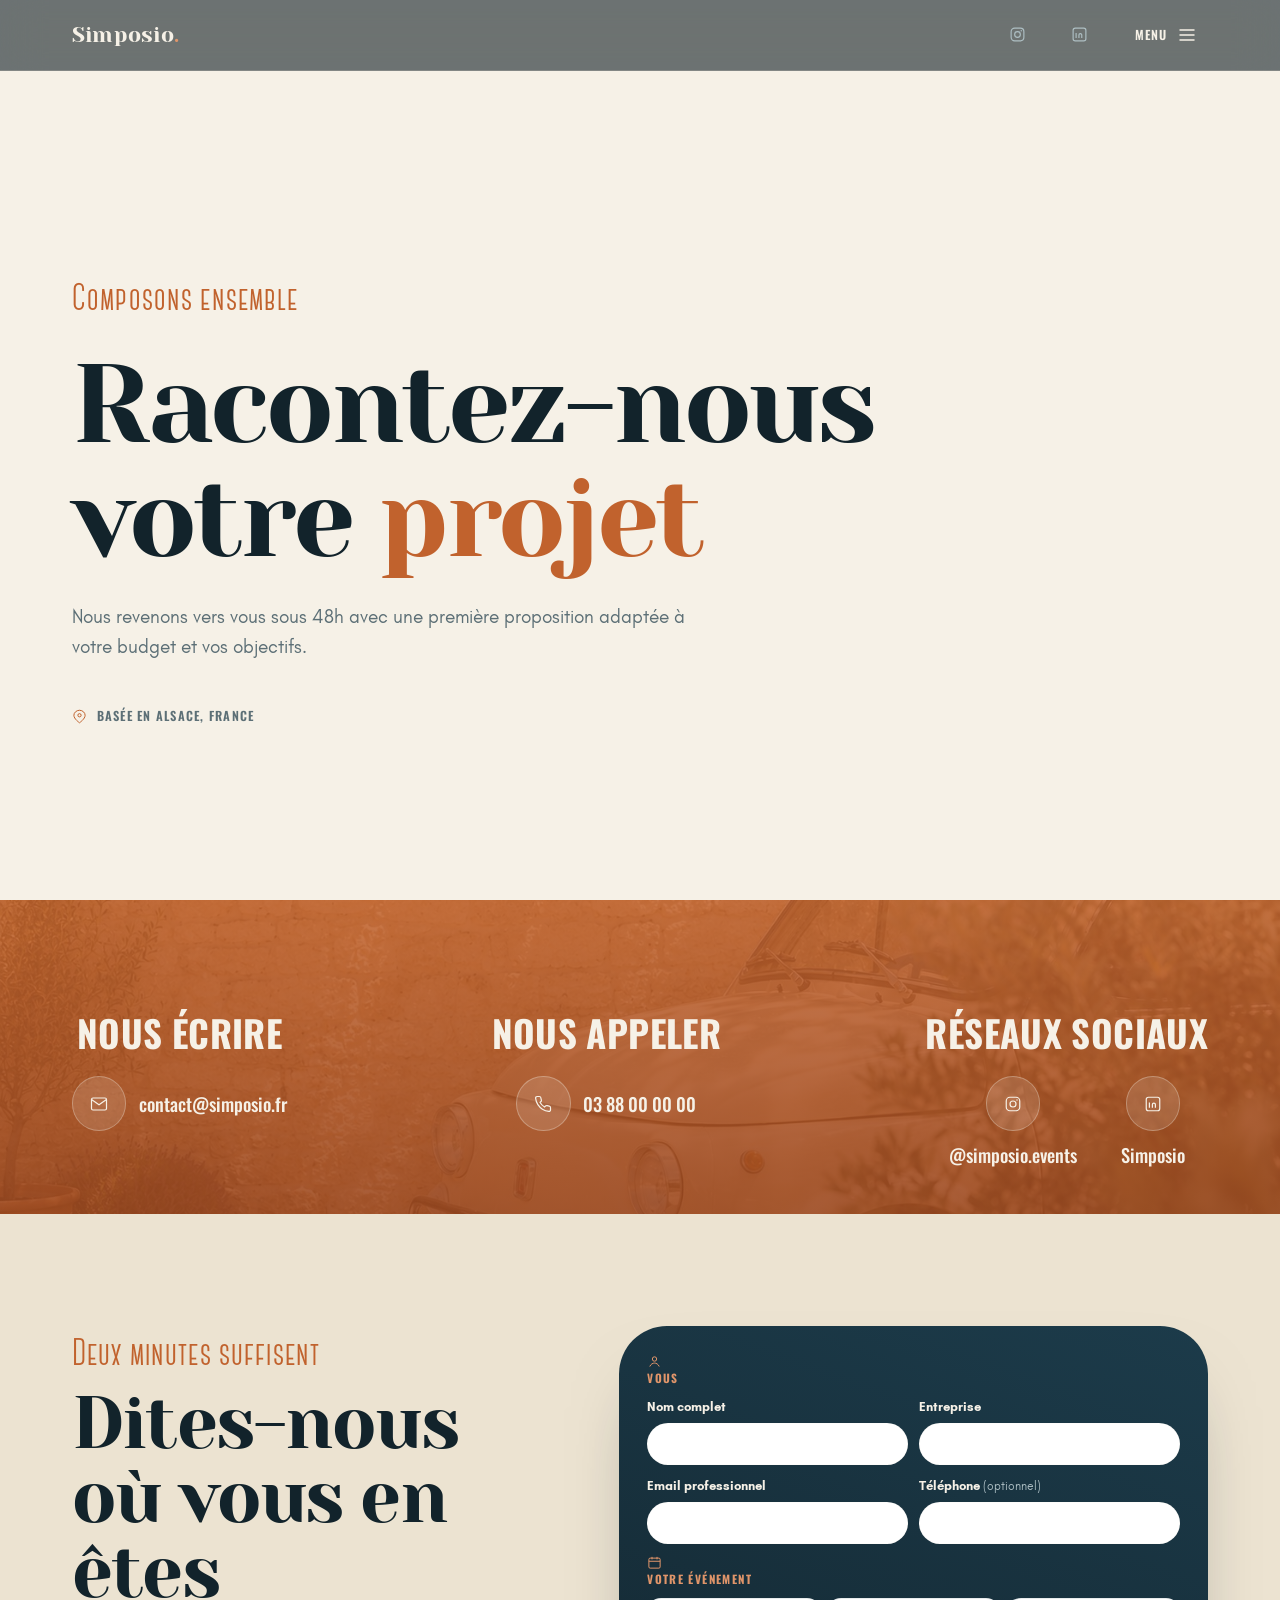
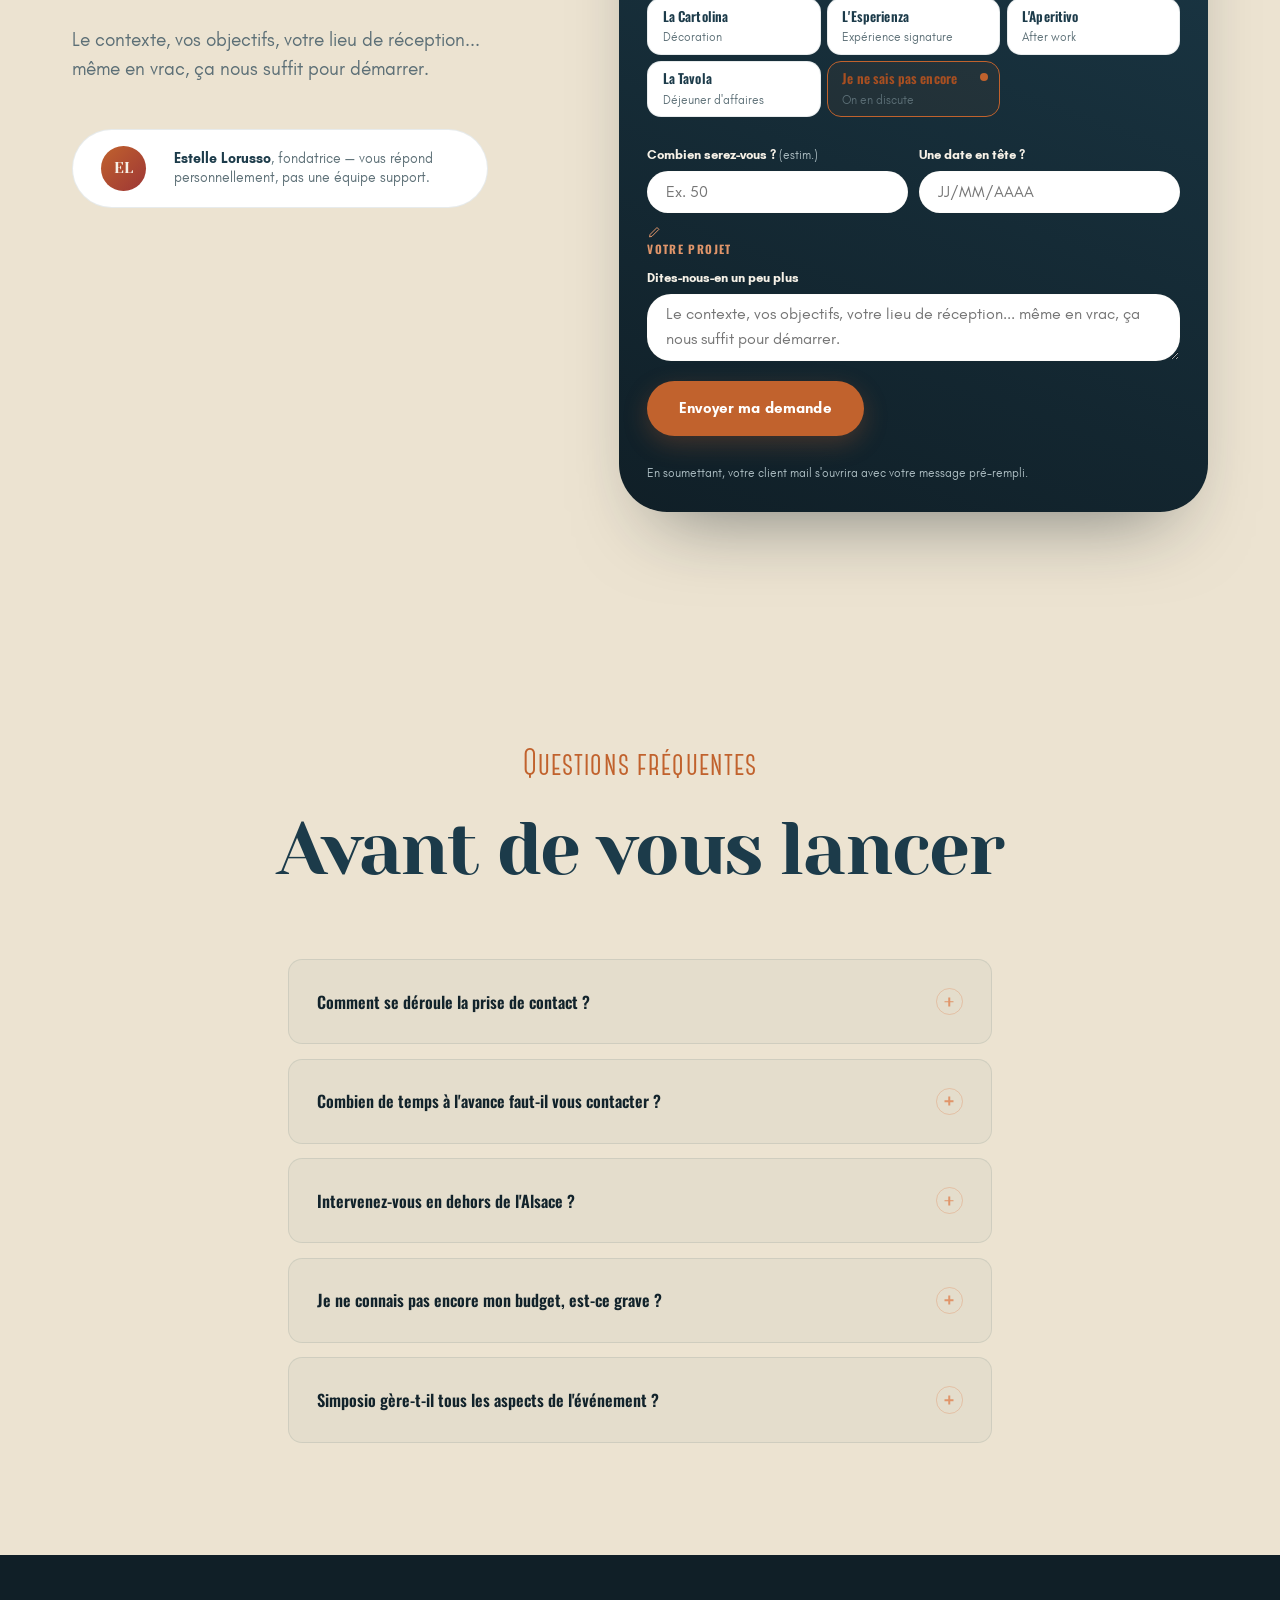
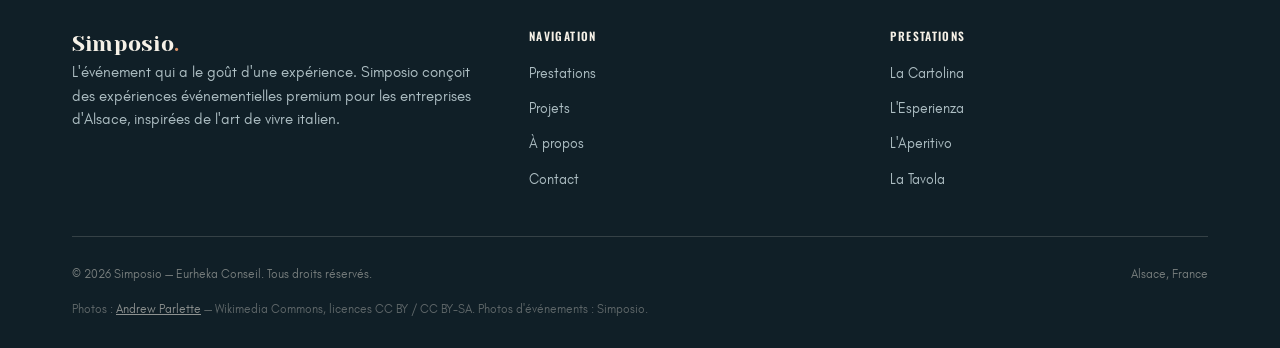
==== contact.html @ 698af456 "Menu : filtre sombre sur la partie de l'écran non couverte par le tiroir Ajoute .mobile-menu-scrim, " ====
<!doctype html>
<html lang="fr">
<head>
<meta charset="UTF-8" />
<meta name="viewport" content="width=device-width, initial-scale=1" />
<title>Contact — Simposio</title>
<meta name="description" content="Parlez-nous de votre projet événementiel. Simposio vous répond sous 48h avec une première proposition adaptée à votre budget et vos objectifs." />

<link rel="stylesheet" href="assets/css/style.css" />

<link rel="icon" href="data:image/svg+xml,%3Csvg xmlns='http://www.w3.org/2000/svg' viewBox='0 0 32 32'%3E%3Crect width='32' height='32' rx='4' fill='%231c3b4a'/%3E%3Ctext x='16' y='22' font-family='Georgia,serif' font-size='18' fill='%23c1622d' text-anchor='middle'%3ES%3C/text%3E%3C/svg%3E" />
</head>
<body>

<a class="skip-link" href="#main">Aller au contenu</a>

<!-- ============================== HEADER ============================== -->
<header class="site-header" id="siteHeader">
  <div class="container">
    <a href="index.html" class="logo">Simposio<span>.</span></a>

    <div class="nav-actions">
      <!-- TODO: remplacer # par les vraies URLs Instagram / LinkedIn de Simposio -->
      <a href="#" class="nav-social" target="_blank" rel="noopener" aria-label="Instagram">
        <svg viewBox="0 0 24 24" fill="none" stroke="currentColor" stroke-width="1.6"><rect x="3" y="3" width="18" height="18" rx="5"/><circle cx="12" cy="12" r="4"/><circle cx="17.3" cy="6.7" r="1" fill="currentColor" stroke="none"/></svg>
      </a>
      <a href="#" class="nav-social" target="_blank" rel="noopener" aria-label="LinkedIn">
        <svg viewBox="0 0 24 24" fill="none" stroke="currentColor" stroke-width="1.6"><rect x="3" y="3" width="18" height="18" rx="3"/><path d="M7.2 10v7M7.2 7.2v.01M11.2 17v-4.2a2 2 0 014-.1V17M11.2 12.8V17"/></svg>
      </a>
      <button class="nav-toggle" id="navToggle" aria-expanded="false" aria-controls="mobileMenu" aria-label="Ouvrir le menu">
        <span class="nav-toggle-label">Menu</span>
        <svg viewBox="0 0 24 24" fill="none" stroke="currentColor" stroke-width="1.6"><path d="M3 6h18M3 12h18M3 18h18"/></svg>
      </button>
    </div>
  </div>
</header>

<div class="mobile-menu-scrim" id="mobileMenuScrim"></div>
<div class="mobile-menu" id="mobileMenu">
  <button class="mobile-menu-close" id="mobileMenuClose" aria-label="Fermer le menu">
    <svg viewBox="0 0 24 24" fill="none" stroke="currentColor" stroke-width="1.6"><path d="M6 6l12 12M18 6L6 18"/></svg>
  </button>
  <nav class="mobile-menu-links" aria-label="Navigation principale">
    <a href="index.html"><span class="label">Accueil</span></a>
    <a href="prestations.html"><span class="label">Prestations</span></a>
    <a href="projets.html"><span class="label">Projets</span></a>
    <a href="engagements.html"><span class="label">À propos</span></a>
    <a href="contact.html" class="is-current" aria-current="page"><span class="label">Contact</span></a>
  </nav>
  <div class="mobile-menu-footer">
    <div class="mobile-menu-info">
      <div class="mobile-menu-info-group">
        <span class="eyebrow">Contact</span>
        <a href="mailto:Estellelorusso@eurhekaconseil.com">Estellelorusso<span class="mailto-at">@</span>eurhekaconseil.com</a>
      </div>
      <div class="mobile-menu-info-group">
        <span class="eyebrow">Basée en</span>
        <span class="mobile-menu-location">Alsace, France</span>
      </div>
      <div class="mobile-menu-info-group">
        <span class="eyebrow">Réseaux sociaux</span>
        <!-- TODO: remplacer # par les vraies URLs Instagram / LinkedIn de Simposio -->
        <div class="mobile-menu-social">
          <a href="#" class="nav-social" target="_blank" rel="noopener" aria-label="Instagram">
            <svg viewBox="0 0 24 24" fill="none" stroke="currentColor" stroke-width="1.6"><rect x="3" y="3" width="18" height="18" rx="5"/><circle cx="12" cy="12" r="4"/><circle cx="17.3" cy="6.7" r="1" fill="currentColor" stroke="none"/></svg>
          </a>
          <a href="#" class="nav-social" target="_blank" rel="noopener" aria-label="LinkedIn">
            <svg viewBox="0 0 24 24" fill="none" stroke="currentColor" stroke-width="1.6"><rect x="3" y="3" width="18" height="18" rx="3"/><path d="M7.2 10v7M7.2 7.2v.01M11.2 17v-4.2a2 2 0 014-.1V17M11.2 12.8V17"/></svg>
          </a>
        </div>
      </div>
    </div>
  </div>
</div>

<main id="main">

  <div class="page-header page-header-full">
    <div class="container">
      <span class="eyebrow" data-reveal>Composons ensemble</span>
      <h1 data-reveal class="title-slide title-2-lines-wide">Racontez-nous<br>votre <span class="accent">projet</span></h1>
      <p class="lede" data-reveal>
        Nous revenons vers vous sous 48h avec une première proposition adaptée à votre budget et vos objectifs.
      </p>
      <p class="page-header-location" data-reveal>
        <svg viewBox="0 0 24 24" fill="none" stroke="currentColor" stroke-width="1.6"><path d="M12 2C7 2 3 6 3 10c0 6 9 12 9 12s9-6 9-12c0-4-4-8-9-8z"/><circle cx="12" cy="10" r="2.6"/></svg>
        Basée en Alsace, France
      </p>
    </div>
  </div>

  <!-- ============================== BANDEAU CONTACT ============================== -->
  <section class="contact-band" data-reveal>
    <img class="contact-band-photo" src="assets/img/evenement-fiat500-creme-mur-pierre.jpg" alt="" aria-hidden="true" loading="lazy" />
    <div class="contact-band-scrim" aria-hidden="true"></div>
    <div class="container contact-band-inner">
      <!-- TODO: Estelle — coordonnées provisoires/fictives pour l'aperçu visuel, à remplacer par les vraies (email officiel, téléphone, comptes réseaux sociaux) -->
      <div class="contact-band-methods" data-reveal-group>
        <a class="contact-band-method" href="mailto:contact@simposio.fr">
          <span class="contact-band-method-label">Nous écrire</span>
          <span class="contact-band-method-row">
            <span class="contact-band-icon">
              <svg viewBox="0 0 24 24" fill="none" stroke="currentColor" stroke-width="1.6"><rect x="2" y="4" width="20" height="16" rx="2"/><path d="M2 6l10 7 10-7"/></svg>
            </span>
            <span class="contact-band-method-value">contact@simposio.fr</span>
          </span>
        </a>

        <a class="contact-band-method" href="tel:+33388000000">
          <span class="contact-band-method-label">Nous appeler</span>
          <span class="contact-band-method-row">
            <span class="contact-band-icon">
              <svg viewBox="0 0 24 24" fill="none" stroke="currentColor" stroke-width="1.6"><path d="M22 16.92v3a2 2 0 01-2.18 2 19.79 19.79 0 01-8.63-3.07 19.5 19.5 0 01-6-6 19.79 19.79 0 01-3.07-8.67A2 2 0 014.11 2h3a2 2 0 012 1.72c.13.96.36 1.9.7 2.81a2 2 0 01-.45 2.11L8.09 9.91a16 16 0 006 6l1.27-1.27a2 2 0 012.11-.45c.91.34 1.85.57 2.81.7A2 2 0 0122 16.92z"/></svg>
            </span>
            <span class="contact-band-method-value">03 88 00 00 00</span>
          </span>
        </a>

        <div class="contact-band-method contact-band-method-social">
          <span class="contact-band-method-label">Réseaux sociaux</span>
          <span class="contact-band-social-icons">
            <!-- TODO: remplacer # par les vraies URLs Instagram / LinkedIn de Simposio -->
            <a href="#" target="_blank" rel="noopener" aria-label="Instagram">
              <span class="contact-band-icon">
                <svg viewBox="0 0 24 24" fill="none" stroke="currentColor" stroke-width="1.6"><rect x="3" y="3" width="18" height="18" rx="5"/><circle cx="12" cy="12" r="4"/><circle cx="17.3" cy="6.7" r="1" fill="currentColor" stroke="none"/></svg>
              </span>
              <span class="contact-band-method-value">@simposio.events</span>
            </a>
            <a href="#" target="_blank" rel="noopener" aria-label="LinkedIn">
              <span class="contact-band-icon">
                <svg viewBox="0 0 24 24" fill="none" stroke="currentColor" stroke-width="1.6"><rect x="3" y="3" width="18" height="18" rx="3"/><path d="M7.2 10v7M7.2 7.2v.01M11.2 17v-4.2a2 2 0 014-.1V17M11.2 12.8V17"/></svg>
              </span>
              <span class="contact-band-method-value">Simposio</span>
            </a>
          </span>
        </div>
      </div>
    </div>
  </section>

  <!-- ============================== FORMULAIRE DE DEVIS ============================== -->
  <section class="contact-devis" id="devis">
    <div class="container contact-devis-inner">

      <div class="contact-devis-text" data-reveal>
        <span class="eyebrow">Deux minutes suffisent</span>
        <h2>Dites-nous<br>où vous en êtes</h2>
        <p class="lede">
          Le contexte, vos objectifs, votre lieu de réception... même en vrac, ça nous suffit pour démarrer.
        </p>

        <div class="contact-founder-strip">
          <span class="contact-founder-avatar" aria-hidden="true">EL</span>
          <p><strong>Estelle Lorusso</strong>, fondatrice — vous répond personnellement, pas une équipe support.</p>
        </div>
      </div>

      <div class="contact-devis-form" data-reveal>
      <div class="form-card form-card-premium">
        <form id="leadForm" novalidate>

            <div class="form-group">
              <span class="form-group-label">
                <svg viewBox="0 0 24 24" fill="none" stroke="currentColor" stroke-width="1.6"><circle cx="12" cy="8" r="3.5"/><path d="M4.5 20c1.5-4 5-5.5 7.5-5.5s6 1.5 7.5 5.5"/></svg>
                Vous
              </span>
              <div class="form-row cols-2">
                <div class="field">
                  <label for="fullName">Nom complet</label>
                  <input type="text" id="fullName" name="fullName" autocomplete="name" required />
                  <p class="field-error">Merci d'indiquer votre nom.</p>
                </div>
                <div class="field">
                  <label for="company">Entreprise</label>
                  <input type="text" id="company" name="company" autocomplete="organization" required />
                  <p class="field-error">Merci d'indiquer votre entreprise.</p>
                </div>
              </div>

              <div class="form-row cols-2">
                <div class="field">
                  <label for="email">Email professionnel</label>
                  <input type="email" id="email" name="email" autocomplete="email" required />
                  <p class="field-error">Merci d'indiquer un email valide.</p>
                </div>
                <div class="field">
                  <label for="phone">Téléphone <span class="optional">(optionnel)</span></label>
                  <input type="tel" id="phone" name="phone" autocomplete="tel" />
                </div>
              </div>
            </div>

            <div class="form-group">
              <span class="form-group-label">
                <svg viewBox="0 0 24 24" fill="none" stroke="currentColor" stroke-width="1.6"><rect x="3" y="5" width="18" height="16" rx="2"/><path d="M3 10h18M8 3v4M16 3v4"/></svg>
                Votre événement
              </span>
              <div class="service-picker" role="radiogroup" aria-label="Type de prestation">
                <label class="service-option">
                  <input type="radio" name="serviceType" value="La Cartolina — Décoration" />
                  <span class="service-option-name">La Cartolina</span>
                  <span class="service-option-tag">Décoration</span>
                </label>
                <label class="service-option">
                  <input type="radio" name="serviceType" value="L'Esperienza — Expérience signature" />
                  <span class="service-option-name">L'Esperienza</span>
                  <span class="service-option-tag">Expérience signature</span>
                </label>
                <label class="service-option">
                  <input type="radio" name="serviceType" value="L'Aperitivo — After Work" />
                  <span class="service-option-name">L'Aperitivo</span>
                  <span class="service-option-tag">After work</span>
                </label>
                <label class="service-option">
                  <input type="radio" name="serviceType" value="La Tavola — Déjeuner d'affaires" />
                  <span class="service-option-name">La Tavola</span>
                  <span class="service-option-tag">Déjeuner d'affaires</span>
                </label>
                <label class="service-option">
                  <input type="radio" name="serviceType" value="Je ne sais pas encore" checked />
                  <span class="service-option-name">Je ne sais pas encore</span>
                  <span class="service-option-tag">On en discute</span>
                </label>
              </div>

              <div class="form-row cols-2" style="margin-top: var(--space-3);">
                <div class="field">
                  <label for="guests">Combien serez-vous&nbsp;? <span class="optional">(estim.)</span></label>
                  <input type="number" id="guests" name="guests" min="1" placeholder="Ex. 50" />
                </div>
                <div class="field">
                  <label for="eventDate">Une date en tête&nbsp;?</label>
                  <input type="text" id="eventDate" name="eventDate" placeholder="JJ/MM/AAAA" />
                </div>
              </div>
            </div>

            <div class="form-group">
              <span class="form-group-label">
                <svg viewBox="0 0 24 24" fill="none" stroke="currentColor" stroke-width="1.6"><path d="M4 19l1-4L16 4l3 3L8 18l-4 1z"/></svg>
                Votre projet
              </span>
              <div class="form-row">
                <div class="field">
                  <label for="message">Dites-nous-en un peu plus</label>
                  <textarea id="message" name="message" required placeholder="Le contexte, vos objectifs, votre lieu de réception... même en vrac, ça nous suffit pour démarrer."></textarea>
                  <p class="field-error">Merci de nous en dire un peu plus sur votre projet.</p>
                </div>
              </div>
            </div>

            <div class="form-footer">
              <button type="submit" class="btn btn-primary">Envoyer ma demande</button>
              <span class="form-note">En soumettant, votre client mail s'ouvrira avec votre message pré-rempli.</span>
            </div>

            <div class="form-success" id="formSuccess" role="status">
              <svg viewBox="0 0 24 24" fill="none" stroke="currentColor" stroke-width="1.8"><path d="M20 6L9 17l-5-5"/></svg>
              <p>Merci&nbsp;! Votre logiciel de messagerie va s'ouvrir avec votre demande pré-remplie à destination de Simposio. Il ne vous reste qu'à l'envoyer.</p>
            </div>
          </form>
        </div>

      </div>
    </div>
  </section>

  <!-- ============================== FAQ ============================== -->
  <section class="contact-faq" id="faq">
    <div class="container">
      <div class="section-head center" data-reveal>
        <span class="eyebrow on-dark bg-adaptive-eyebrow">Questions fréquentes</span>
        <h2 class="bg-adaptive-heading">Avant de vous lancer</h2>
      </div>

      <div class="faq-list" data-reveal-group>
        <details class="faq-item">
          <summary>
            <span>Comment se déroule la prise de contact&nbsp;?</span>
            <span class="faq-item-icon" aria-hidden="true"></span>
          </summary>
          <p>Vous nous racontez votre projet via le formulaire ci-dessus, même en vrac. Nous revenons vers vous sous
            48h avec une première proposition adaptée à votre budget et vos objectifs. Puis nous construisons
            l'événement ensemble, clé en main.</p>
        </details>
        <details class="faq-item">
          <summary>
            <span>Combien de temps à l'avance faut-il vous contacter&nbsp;?</span>
            <span class="faq-item-icon" aria-hidden="true"></span>
          </summary>
          <p>Idéalement 6 à 10 semaines avant la date envisagée pour un événement sur mesure, mais parlez-nous-en dès
            que l'idée existe — même sans date arrêtée, nous pouvons commencer à construire une proposition.</p>
        </details>
        <details class="faq-item">
          <summary>
            <span>Intervenez-vous en dehors de l'Alsace&nbsp;?</span>
            <span class="faq-item-icon" aria-hidden="true"></span>
          </summary>
          <p>Notre ancrage est alsacien, mais nous étudions volontiers les projets dans le Grand Est et au-delà.
            Parlez-nous de votre lieu de réception, nous vous dirons ce qui est possible.</p>
        </details>
        <details class="faq-item">
          <summary>
            <span>Je ne connais pas encore mon budget, est-ce grave&nbsp;?</span>
            <span class="faq-item-icon" aria-hidden="true"></span>
          </summary>
          <p>Pas du tout — c'est même le cas le plus fréquent. Décrivez vos objectifs et le nombre d'invités, nous
            vous proposons un premier cadrage budgétaire adapté pour affiner ensemble.</p>
        </details>
        <details class="faq-item">
          <summary>
            <span>Simposio gère-t-il tous les aspects de l'événement&nbsp;?</span>
            <span class="faq-item-icon" aria-hidden="true"></span>
          </summary>
          <p>Oui — décoration, animation, ambiance, restauration et service sont pilotés par un interlocuteur unique,
            pour une expérience entièrement intégrée du premier échange jusqu'au jour J.</p>
        </details>
      </div>
    </div>
  </section>

</main>

<!-- ============================== FOOTER ============================== -->
<footer class="site-footer">
  <div class="container">
    <div class="footer-grid">
      <div class="footer-brand">
        <a href="index.html" class="logo">Simposio<span>.</span></a>
        <p>L'événement qui a le goût d'une expérience. Simposio conçoit des expériences événementielles premium
          pour les entreprises d'Alsace, inspirées de l'art de vivre italien.</p>
      </div>
      <div class="footer-col">
        <h4>Navigation</h4>
        <ul>
          <li><a href="prestations.html">Prestations</a></li>
          <li><a href="projets.html">Projets</a></li>
          <li><a href="engagements.html">À propos</a></li>
          <li><a href="contact.html">Contact</a></li>
        </ul>
      </div>
      <div class="footer-col">
        <h4>Prestations</h4>
        <ul>
          <li><a href="prestations.html#world-cartolina">La Cartolina</a></li>
          <li><a href="prestations.html#world-esperienza">L'Esperienza</a></li>
          <li><a href="prestations.html#world-aperitivo">L'Aperitivo</a></li>
          <li><a href="prestations.html#world-tavola">La Tavola</a></li>
        </ul>
      </div>
    </div>
    <div class="footer-bottom">
      <span>&copy; <span id="year"></span> Simposio — Eurheka Conseil. Tous droits réservés.</span>
      <span>Alsace, France</span>
    </div>
    <p class="photo-credits">
      Photos : <a href="https://commons.wikimedia.org/wiki/File:Terrace_Dinner_in_Assisi.jpg" target="_blank" rel="noopener">Andrew Parlette</a>
      — Wikimedia Commons, licences CC BY / CC BY-SA. Photos d'événements : Simposio.
    </p>
  </div>
</footer>

<script src="assets/js/main.js"></script>
</body>
</html>
</content>
---- assets/css/style.css ----
/* ==========================================================================
   Fonts — self-hosted, SIL Open Font License (see assets/fonts/<font>/LICENSE.txt)
   ========================================================================== */
@font-face {
  font-family: "Glacial Indifference";
  font-style: normal;
  font-weight: 400;
  font-display: swap;
  src:
    url("../fonts/glacial-indifference/glacial-indifference-400.woff2") format("woff2"),
    url("../fonts/glacial-indifference/glacial-indifference-400.woff") format("woff");
}
@font-face {
  font-family: "Glacial Indifference";
  font-style: italic;
  font-weight: 400;
  font-display: swap;
  src:
    url("../fonts/glacial-indifference/glacial-indifference-400italic.woff2") format("woff2"),
    url("../fonts/glacial-indifference/glacial-indifference-400italic.woff") format("woff");
}
@font-face {
  font-family: "Glacial Indifference";
  font-style: normal;
  font-weight: 700;
  font-display: swap;
  src:
    url("../fonts/glacial-indifference/glacial-indifference-700.woff2") format("woff2"),
    url("../fonts/glacial-indifference/glacial-indifference-700.woff") format("woff");
}
@font-face {
  font-family: "Yeseva One";
  font-style: normal;
  font-weight: 400;
  font-display: swap;
  src: url("../fonts/yeseva-one/yeseva-one-400.woff2") format("woff2");
}
@font-face {
  font-family: "Oswald";
  font-style: normal;
  font-weight: 200 700;
  font-display: swap;
  src: url("../fonts/oswald/oswald-variable.woff2") format("woff2-variations"), url("../fonts/oswald/oswald-variable.woff2") format("woff2");
}
/* Canter — real brand font, supplied directly by the client (licensed for
   this project) on 2026-08-13. Named "Canter Accent" here (not "Canter")
   and kept out of --font-subtitle on purpose: --font-subtitle's stack used
   to list "Canter" first as a placeholder for whenever the real font
   arrived, so registering it under that exact name would have silently
   flipped every Oswald-styled label/nav-link site-wide to Canter the
   moment this @font-face loaded. Used only via --font-accent, exclusively
   for .eyebrow (the client tried it as scattered one-off touches first,
   then explicitly asked to consolidate it to just this one role). */
@font-face {
  font-family: "Canter Accent";
  font-style: normal;
  font-weight: 300;
  font-display: swap;
  src:
    url("../fonts/canter/canter-light.woff2") format("woff2"),
    url("../fonts/canter/canter-light.woff") format("woff");
}
@font-face {
  font-family: "Canter Accent";
  font-style: normal;
  font-weight: 700;
  font-display: swap;
  src:
    url("../fonts/canter/canter-bold.woff2") format("woff2"),
    url("../fonts/canter/canter-bold.woff") format("woff");
}

/* ==========================================================================
   Simposio — Design tokens (Apple-inspired: huge type, glass, gradients,
   scroll storytelling — brand palette reduced to primary colors only)
   ========================================================================== */
:root {
  /* Brand — primary colors */
  --navy: #1c3b4a;
  --navy-700: #234a5c;
  --navy-900: #101f27;
  --navy-rgb: 28, 59, 74;
  --terracotta: #c1622d;
  --terracotta-600: #a84f21;
  --terracotta-300: #e0956a;
  --terracotta-rgb: 193, 98, 45;
  --cream: #f6f1e7;
  --cream-dim: #ece3d1;
  --white: #ffffff;
  --ink: #12232b;

  /* Brand — secondary colors (used sparingly, to give each "univers" its own tint) */
  --rosso-ombria: #4a1c1c;
  --rosso-ombria-rgb: 74, 28, 28;
  --rosso-venezia: #9d3636;
  --rosso-venezia-rgb: 157, 54, 54;

  /* Semantic */
  --bg: var(--cream);
  --bg-dim: var(--cream-dim);
  --bg-dark: var(--navy);
  --bg-dark-deep: var(--navy-900);
  --fg: var(--ink);
  --fg-inverse: var(--cream);
  --fg-muted: #5c6f76;
  --fg-muted-inverse: #aebfc4;
  --accent: var(--terracotta);
  --accent-hover: var(--terracotta-600);
  --border: rgba(28, 59, 74, 0.1);
  --border-inverse: rgba(246, 241, 231, 0.16);
  --glass-bg: rgba(246, 241, 231, 0.72);
  --glass-bg-dark: rgba(16, 31, 39, 0.6);
  --glass-border: rgba(255, 255, 255, 0.4);

  /* Type — brand system: Yeseva One (titre) / Canter (sous-titre) / Glacial
     Indifference (corps). Canter's real files were supplied by the client
     on 2026-08-13, but deliberately kept out of this systematic
     --font-subtitle stack — see --font-accent and the @font-face comment
     above for why. Oswald remains the everyday sous-titre font (nav links,
     form labels, footer headings...) — Canter is reserved for .eyebrow only. */
  --font-display: "Yeseva One", "Georgia", serif;
  --font-subtitle: "Oswald", "Helvetica Neue", Arial, sans-serif;
  --font-body: "Glacial Indifference", "Helvetica Neue", Arial, sans-serif;
  /* Canter — exclusively the .eyebrow font (the small baseline label before
     a title). Looks best in its natural mixed case (small-caps character),
     not uppercase — see .eyebrow below. */
  --font-accent: "Canter Accent", "Oswald", "Helvetica Neue", Arial, sans-serif;

  /* Spacing scale — generous, Apple-like breathing room */
  --space-1: 0.5rem;
  --space-2: 1rem;
  --space-3: 1.75rem;
  --space-4: 2.75rem;
  --space-5: 4.5rem;
  --space-6: 7rem;
  --space-7: 10rem;

  /* Motion */
  --ease: cubic-bezier(0.16, 1, 0.3, 1);
  --ease-soft: cubic-bezier(0.22, 0.61, 0.36, 1);
  --dur-fast: 220ms;
  --dur: 420ms;
  --dur-slow: 900ms;

  --radius-sm: 14px;
  --radius: 24px;
  --radius-lg: 36px;
  --max-width: 1320px;
}

/* ==========================================================================
   Reset
   ========================================================================== */
*, *::before, *::after { box-sizing: border-box; }
html { scroll-behavior: smooth; overflow-x: clip; }
@media (prefers-reduced-motion: reduce) {
  html { scroll-behavior: auto; }
  *, *::before, *::after {
    animation-duration: 0.01ms !important;
    animation-iteration-count: 1 !important;
    transition-duration: 0.01ms !important;
    scroll-behavior: auto !important;
  }
}

body, h1, h2, h3, h4, p, figure, blockquote { margin: 0; }
img { max-width: 100%; display: block; }
ul, ol { list-style: none; margin: 0; padding: 0; }
a { color: inherit; text-decoration: none; }
button { font: inherit; cursor: pointer; }
input, select, textarea { font: inherit; }
svg { display: block; }

body {
  font-family: var(--font-body);
  background: var(--bg);
  color: var(--fg);
  font-size: 16px;
  line-height: 1.6;
  -webkit-font-smoothing: antialiased;
  overflow-x: clip;
}
/* Bloque le scroll de la page pendant que le menu (désormais un tiroir
   occupant la moitié de la largeur, cf. `.mobile-menu` plus bas) est
   ouvert (2026-09-02, cf. `main.js`) : la moitié gauche de l'écran reste
   occupée par la page réelle pendant la consultation du menu — sans ce
   verrou, la faire défiler pendant que le menu est ouvert serait
   déroutant (le contenu visible à côté du menu changerait sans rapport
   avec la navigation en cours). */
html.menu-open { overflow: hidden; }

.container {
  width: 100%;
  max-width: var(--max-width);
  margin-inline: auto;
  padding-inline: var(--space-3);
}
@media (min-width: 768px) { .container { padding-inline: var(--space-5); } }

/* ==========================================================================
   Typography — big, tight, Apple-scaled while keeping brand fonts
   ========================================================================== */
h1, h2, h3, .font-display {
  font-family: var(--font-display);
  font-weight: 400;
  line-height: 1.02;
  letter-spacing: -0.02em;
}

h1 { font-size: clamp(3.4rem, 6.2vw + 2rem, 8.8rem); letter-spacing: -0.03em; }
h2 { font-size: clamp(2.4rem, 4.2vw + 1.2rem, 5.6rem); letter-spacing: -0.025em; }
h3 { font-size: clamp(1.3rem, 1vw + 0.95rem, 1.75rem); }

/* Eyebrows — the small baseline label before a title ("Notre promesse",
   "Nos prestations", "Questions fréquentes"...) — are Canter's one and only
   role on the site (client's explicit call, 2026-08-13, after trying it as
   scattered one-off touches elsewhere first). Deliberately NOT uppercase:
   Canter's lowercase renders as small caps, which is the whole appeal —
   text-transform:uppercase would flatten that, so the underlying HTML text
   (already natural/title case, never literal caps) shows through as-is. */
.eyebrow {
  font-family: var(--font-accent);
  font-weight: 700;
  /* 2.5x the original 0.95rem on desktop, clamped down on narrow screens so
     the longest eyebrow on the site (index.html hero, "Dolce Vita ·
     Événementiel B2B premium en Alsace") doesn't overflow/wrap badly. */
  font-size: clamp(1.3rem, 2.6vw + 0.75rem, 2.375rem);
  letter-spacing: 0.03em;
  color: var(--accent);
}
.eyebrow.on-dark { color: var(--terracotta-300); }

.lede {
  font-size: clamp(1.05rem, 0.3vw + 0.95rem, 1.3rem);
  font-weight: 400;
  line-height: 1.55;
  color: var(--fg-muted);
  max-width: 40rem;
}
.lede.on-dark { color: var(--fg-muted-inverse); }

.section-head { max-width: 46rem; margin-bottom: var(--space-5); }
.section-head.center { margin-inline: auto; text-align: center; }
.section-head h2 { margin-top: var(--space-2); }
/* Homepage teaser title only: forced onto exactly 2 lines ("Quatre mondes," /
   "une même Dolce Vita", 1 manual <br> in the HTML) without changing
   font-size. The generic 46rem/736px cap above is too narrow for "une même
   Dolce Vita" once the h2 clamp nears its top end (up to 5.6rem) — widened
   here, scoped to this one instance so no other .section-head on the site is
   affected. Below the width where the container itself is narrower than
   58rem this has no effect (a block can't exceed its own containing block),
   so it's a no-op on tablet/mobile. */
.teaser .section-head { max-width: 58rem; }
/* Filet de contraste pendant le fondu bleu Méditerranéen → blanc calcaire
   de `.teaser` (`initScrollFade()`, `main.js` — cf. commentaire détaillé
   plus bas dans ce fichier, recherche "Fondus de fond localisés") : dans
   les tons intermédiaires du fondu, NI le texte crème ni le texte encre
   foncée (les deux extrêmes du système `.bg-adaptive-*`) ne contrastent
   très bien — repéré par capture d'écran pendant la vérification, pas
   supposé. Un léger `text-shadow` (sombre pour l'état crème, clair pour
   l'état encre) donne un peu de marge dans les deux cas sans changer les
   couleurs elles-mêmes. Rescopé de `body.home[data-tone]` à
   `.teaser[data-tone]` (2026-09-02) : `data-tone` est désormais posé
   directement sur la section par `initScrollFade()`, plus sur `body`. */
.teaser[data-tone="dark"] .section-head .eyebrow,
.teaser[data-tone="dark"] .section-head h2 {
  text-shadow: 0 2px 18px rgba(16, 31, 39, 0.45);
}
.teaser[data-tone="light"] .section-head .eyebrow,
.teaser[data-tone="light"] .section-head h2 {
  text-shadow: 0 2px 18px rgba(255, 250, 240, 0.55);
}

/* ==========================================================================
   Buttons
   ========================================================================== */
.btn {
  display: inline-flex;
  align-items: center;
  gap: 0.6em;
  padding: 1em 2.1em;
  font-size: 0.92rem;
  font-weight: 600;
  letter-spacing: 0.01em;
  border-radius: 999px;
  border: 1px solid transparent;
  transition: background var(--dur) var(--ease), color var(--dur) var(--ease),
    border-color var(--dur) var(--ease), transform var(--dur-fast) var(--ease),
    box-shadow var(--dur) var(--ease);
  min-height: 44px;
}
.btn:active { transform: scale(0.97); }

.btn-primary {
  background: var(--accent);
  color: var(--white);
  box-shadow: 0 8px 24px rgba(193, 98, 45, 0.28);
}
.btn-primary:hover { background: var(--accent-hover); box-shadow: 0 10px 30px rgba(193, 98, 45, 0.4); transform: translateY(-2px); }

.btn-outline {
  background: rgba(255, 255, 255, 0.06);
  color: var(--fg-inverse);
  border-color: var(--border-inverse);
  backdrop-filter: blur(8px);
}
.btn-outline:hover { background: rgba(246, 241, 231, 0.14); border-color: var(--fg-inverse); }

.btn-ghost {
  background: var(--white);
  color: var(--navy);
  border-color: var(--border);
}
.btn-ghost:hover { background: var(--navy); color: var(--cream); border-color: var(--navy); box-shadow: 0 10px 26px rgba(28, 59, 74, 0.22); transform: translateY(-2px); }

/* Bouton secondaire pour un fond clair (.btn-outline est pensé pour un fond
   sombre — bordure/fond quasi transparents en blanc, invisibles sur crème).
   Utilisé sur le bandeau CTA+méthodologie de l'accueil (2026-08-18). */
.btn-outline-dark {
  background: transparent;
  color: var(--navy);
  border-color: rgba(var(--navy-rgb), 0.32);
}
.btn-outline-dark:hover { background: var(--navy); color: var(--cream); border-color: var(--navy); }

.btn-block { width: 100%; justify-content: center; }

/* ==========================================================================
   Header / Nav — persistent glass bar
   ========================================================================== */
/* Full-width glass bar (2026-08-19) : auparavant `.site-header .container`
   portait elle-même le fond/flou/bordure avec un `max-width` réduit et un
   `border-radius:999px`, ce qui donnait une pilule flottante avec des
   marges visibles de chaque côté — la cliente a demandé que le bandeau
   prenne toute la largeur. Le fond/flou/bordure vivent maintenant sur
   `.site-header` (déjà `inset-inline:0`, donc bord à bord) ; `.container`
   à l'intérieur n'a plus de style propre et hérite simplement de la règle
   `.container` générique du site (`max-width:1320px`, `margin-inline:auto`,
   `padding-inline` responsive) — le contenu (logo, icônes, menu) s'aligne
   donc exactement sur les mêmes marges que le reste du contenu de page,
   au lieu d'un `max-width`/padding propres au bandeau qui pouvaient
   légèrement décaler logo et contenu. Si `border-radius:999px` ou un
   `max-width` réduit réapparaissent ici, c'est l'ancienne pilule flottante,
   à ne pas réintroduire sans qu'on le redemande. */
.site-header {
  position: fixed;
  inset-inline: 0;
  top: 0;
  z-index: 100;
  padding-block: var(--space-2);
  background: var(--glass-bg-dark);
  backdrop-filter: blur(20px) saturate(160%);
  -webkit-backdrop-filter: blur(20px) saturate(160%);
  border-bottom: 1px solid var(--border-inverse);
  transition: padding var(--dur) var(--ease), background var(--dur) var(--ease);
}
.site-header.is-scrolled { padding-block: 0.45rem; }
.site-header .container {
  display: flex;
  align-items: center;
  justify-content: space-between;
}

.logo {
  font-family: var(--font-display);
  font-size: 1.35rem;
  color: var(--cream);
  letter-spacing: 0.01em;
}
.logo span { color: var(--terracotta-300); }

.nav-links { display: none; align-items: center; gap: var(--space-4); }
.nav-links a {
  font-family: var(--font-subtitle);
  font-size: 0.82rem;
  font-weight: 600;
  letter-spacing: 0.06em;
  color: var(--fg-muted-inverse);
  transition: color var(--dur-fast) var(--ease);
  padding-block: 0.3rem;
}
.nav-links a:hover { color: var(--cream); }

.nav-actions { display: flex; align-items: center; gap: var(--space-3); }

.nav-social {
  display: inline-flex;
  align-items: center;
  justify-content: center;
  width: 34px;
  height: 34px;
  border-radius: 50%;
  color: var(--fg-muted-inverse);
  transition: color var(--dur-fast) var(--ease), background var(--dur-fast) var(--ease);
}
.nav-social svg { width: 17px; height: 17px; }
.nav-social:hover { color: var(--terracotta-300); background: rgba(246, 241, 231, 0.1); }

.nav-toggle {
  display: inline-flex;
  align-items: center;
  gap: 0.6rem;
  background: none;
  border: none;
  color: var(--cream);
  padding: 0.55rem 0.7rem;
  border-radius: 999px;
  transition: background var(--dur-fast) var(--ease);
}
.nav-toggle:hover { background: rgba(246, 241, 231, 0.1); }
.nav-toggle-label {
  font-family: var(--font-subtitle);
  font-size: 0.78rem;
  font-weight: 600;
  letter-spacing: 0.08em;
  text-transform: uppercase;
}
.nav-toggle svg { width: 20px; height: 20px; }

@media (max-width: 959px) {
  .nav-toggle-label { display: none; }
}

/* Menu plein écran — 4ᵉ refonte, grandes typographies centrées sans
   numéro, avec entrée animée (2026-08-21) : la cliente a demandé de
   reprendre l'esprit "titres en gros" des versions précédentes mais
   centré, sans les numéros d'index, avec un effet d'animation à
   l'ouverture. **Remplace la 3ᵉ refonte (chiffres "fantômes")** : le
   `<span class="idx">` par lien (chiffre géant en fond de lien,
   `.mobile-menu-links .idx`) est retiré du HTML des 5 pages et de ce
   fichier — alignement à gauche + décalage `padding-left` au survol
   également abandonnés au profit d'un alignement centré
   (`align-items:center; text-align:center` sur `.mobile-menu-links`).
   Si `.idx`/`padding-left` au survol réapparaissent ici, c'est cette
   ancienne version à chiffres fantômes, à ne pas réintroduire sans qu'on
   le redemande (historique complet des 3 refontes précédentes — panneau
   divisé, chiffres fantômes — conservé dans CLAUDE.md).
   **Toujours "tient sur un écran"** (contrainte conservée depuis la 2ᵉ
   refonte) : même technique `vh`/`min(vh,vw)` déjà établie sur ce site
   pour ce type de contrainte (cf. `fitPromiseLines()`) — le retrait du
   chiffre fantôme et le centrage n'y changent rien, `.label` reste
   dimensionné en `clamp(2.2rem, min(9.5vh, 15vw), 6.4rem)`, revu à la
   hausse par rapport à la version à chiffres fantômes (plafond passé de
   `3.4rem` à `6.4rem`) puisque l'espace auparavant occupé par le chiffre
   n'a plus besoin d'être partagé. Le bouton fermer reste en
   `position:absolute` (ne consomme pas de hauteur dans le flux) ;
   `overflow-y:auto` reste un pur filet de sécurité.
   **Effet d'animation** : chaque lien entre en fondu + léger glissement
   vertical (`opacity`/`translateY`), échelonné par `nth-child` (60ms
   d'écart) au moment où `.mobile-menu` reçoit `.is-open` — même principe
   de cascade déjà utilisé ailleurs sur le site (`[data-reveal-group]`,
   `.method-steps-list`), reconduit ici pour l'ouverture du menu plutôt
   qu'un scroll. Un survol/focus fait légèrement grossir le libellé
   (`transform:scale(1.04)` sur `.label`, pas sur `a` lui-même — évite
   tout conflit avec le `transition-delay` de l'entrée, qui ne porte que
   sur `opacity`/`transform` de `a`). */
/* Filtre sombre sur la partie de l'écran non couverte par le tiroir
   (2026-09-02, demande explicite : "met de la partie où ya pas le menu
   un filtre foncé/noir opaque pour faire comme si c'était en arrière
   plan") — `.mobile-menu-scrim` est un calque séparé, plein écran
   (`inset:0`), posé JUSTE EN DESSOUS du panneau (`z-index:198` contre
   `199`) : le panneau opaque du menu le recouvre entièrement sur sa
   propre moitié (rien à voir en plus là où le tiroir est déjà opaque),
   tandis que sur la moitié gauche — la page réelle, sans autre calque
   par-dessus — ce filtre s'applique directement sur son contenu, lui
   donnant l'aspect assombri d'un arrière-plan derrière une fenêtre au
   premier plan. Couleur reprise de `--navy-900` (déjà la teinte "sombre"
   de référence du site pour ce type de voile, ex. `.contact-band-scrim`,
   plutôt qu'un noir pur hors palette) à 60% d'opacité. Un clic sur le
   filtre ferme le menu (`main.js`) — comportement standard attendu d'un
   arrière-plan assombri par un panneau au premier plan. */
.mobile-menu-scrim {
  position: fixed;
  inset: 0;
  z-index: 198;
  background: rgba(16, 31, 39, 0.6);
  opacity: 0;
  visibility: hidden;
  transition: opacity var(--dur-slow) var(--ease), visibility 0s var(--dur-slow);
}
.mobile-menu-scrim.is-open {
  opacity: 1;
  visibility: visible;
  transition: opacity var(--dur-slow) var(--ease);
}

/* Retour au design Blanc Calcaire (opaque, couleurs claires), mais en
   demi-écran dans la LARGEUR plutôt que la hauteur (2026-09-02, demande
   explicite : "déjà reprend le design blanc qu'on avait défini et
   plutôt demi écran dans la largeur") — annule le fond translucide sombre
   en demi-hauteur de l'essai précédent (même jour, cf. historique complet
   dans CLAUDE.md), qui ne convenait pas. Le menu redevient un panneau
   opaque de couleurs claires (comme l'essai "Blanc Calcaire" déjà validé
   plus tôt le même jour), mais posé en tiroir latéral occupant 50% de la
   LARGEUR du viewport, plein hauteur, ancré à droite (`right:0`) — glisse
   horizontalement (`translateX`) plutôt que verticalement
   (`translateY`), depuis le même côté que le bouton "Menu" dans le
   header. La page réelle reste visible, non masquée, dans la moitié
   gauche de l'écran pendant que le menu est ouvert.
   Si `background: rgba(16,31,39,…)` (translucide sombre) ou une hauteur
   `50vh`/`50svh` réapparaissent sur `.mobile-menu`, c'est l'essai
   précédent (demi-écran en hauteur), à ne pas réintroduire sans qu'on le
   redemande. */
.mobile-menu {
  position: fixed;
  top: 0;
  right: 0;
  bottom: 0;
  width: 50%;
  height: 100vh;
  height: 100svh;
  background: var(--bg);
  z-index: 199;
  display: flex;
  flex-direction: column;
  justify-content: center;
  padding: var(--space-4) var(--space-3);
  transform: translateX(100%);
  transition: transform var(--dur-slow) var(--ease);
  overflow-y: auto;
  overflow-x: hidden;
}
.mobile-menu.is-open { transform: translateX(0); }

.mobile-menu-close {
  position: absolute;
  top: var(--space-3);
  right: var(--space-3);
  z-index: 2;
  background: none;
  border: 1px solid var(--border);
  color: var(--navy);
  padding: 0.6rem;
  border-radius: 999px;
  transition: background var(--dur-fast) var(--ease), color var(--dur-fast) var(--ease), transform var(--dur-fast) var(--ease);
}
.mobile-menu-close:hover { background: var(--navy); color: var(--accent); transform: rotate(90deg); }
.mobile-menu-close svg { width: 18px; height: 18px; display: block; }

/* Aligné à gauche (2026-09-02, demande explicite : "centre, le texte à
   gauche dans le menu") — remplace `align-items:center; text-align:center`
   par `flex-start`/`left` : le BLOC de liens reste centré sur l'écran
   (`margin-inline:auto`, `max-width` inchangés — c'est le "centre" de la
   demande), mais le texte de chaque ligne s'aligne désormais à gauche à
   l'intérieur de ce bloc plutôt que d'être individuellement centré. Si
   `align-items:center; text-align:center` réapparaissent ici, c'est
   l'ancien réglage (4ᵉ refonte, 2026-08-21), à ne pas réintroduire sans
   qu'on le redemande. */
/* `gap` réduit de `clamp(0.3rem,1.8vh,1.2rem)` à `clamp(0.1rem,0.6vh,0.4rem)`
   (2026-09-02, demande explicite : "réduis l'espace entre les titres des
   pages") — reconduit tel quel lors du passage du menu en tiroir latéral
   (demi-écran en largeur, cf. commentaire sur `.mobile-menu` plus haut) :
   cette demande visait un espacement plus resserré entre les titres pour
   lui-même, indépendamment du changement de forme du panneau. */
.mobile-menu-links {
  display: flex;
  flex-direction: column;
  align-items: flex-start;
  text-align: left;
  gap: clamp(0.1rem, 0.6vh, 0.4rem);
  max-width: var(--max-width);
  margin-inline: auto;
  width: 100%;
  min-width: 0;
}
/* `min-width:0` sur `a`/`.label` : même bug déjà rencontré et corrigé à
   l'itération précédente (un flex item imbriqué garde sa largeur de
   contenu non repliée par défaut) — reconduit ici pour la même raison,
   revérifié par le même script à 320-390px de large. */
.mobile-menu-links a {
  position: relative;
  display: block;
  min-width: 0;
  padding-block: clamp(0.05rem, 0.3vh, 0.15rem);
  /* Entrée en fondu + léger glissement vers le haut, échelonnée par lien
     (nth-child ci-dessous) — l'"effet d'animation" demandé pour cette
     4ᵉ refonte du menu. Uniquement `opacity`/`transform` ici (jamais
     `color`, qui a sa propre transition sur `.label` plus bas) pour que
     le `transition-delay` de l'entrée n'affecte jamais la réactivité du
     survol. */
  opacity: 0;
  transform: translateY(28px);
  transition: opacity var(--dur-slow) var(--ease), transform var(--dur-slow) var(--ease);
}
.mobile-menu.is-open .mobile-menu-links a {
  opacity: 1;
  transform: translateY(0);
}
.mobile-menu.is-open .mobile-menu-links a:nth-child(1) { transition-delay: 60ms; }
.mobile-menu.is-open .mobile-menu-links a:nth-child(2) { transition-delay: 120ms; }
.mobile-menu.is-open .mobile-menu-links a:nth-child(3) { transition-delay: 180ms; }
.mobile-menu.is-open .mobile-menu-links a:nth-child(4) { transition-delay: 240ms; }
.mobile-menu.is-open .mobile-menu-links a:nth-child(5) { transition-delay: 300ms; }
/* 4ᵉ refonte (2026-08-21) : retour aux très grandes typographies de la
   toute 1ʳᵉ version du menu plein écran ("les titres en gros"), mais
   centrées (au lieu d'alignées à gauche avec un numéro d'index à côté) et
   sans numérotation — la cliente a explicitement demandé de retirer les
   chiffres. Toujours calé en `vh`/`min(vh,vw)` (pas la version `vw` seule
   de la 1ʳᵉ itération, qui débordait en hauteur sur les fenêtres courtes)
   pour garder la contrainte "tient sur un écran" déjà établie sur ce
   composant. */
/* text-transform retiré (2026-09-02, demande explicite "repasse en
   minuscule") : le libellé HTML est déjà écrit en casse normale ("À
   propos", pas "À PROPOS"), donc ce retrait ne demande aucun changement de
   contenu — seul le CSS le mettait en majuscules visuellement. Si
   `text-transform:uppercase` réapparaît ici, c'est cet ancien réglage, à
   ne pas réintroduire sans qu'on le redemande. */
/* Couleur repassée en `var(--navy)` (2026-09-02, retour au design Blanc
   Calcaire — cf. commentaire sur `.mobile-menu` plus haut) : le fond
   redevenant clair et opaque, le crème/terracotta-300 pensés pour un fond
   sombre (essai précédent, même jour) n'ont plus lieu d'être. Le survol
   repasse à `var(--accent)` (terracotta plein).
   **Taille recalibrée pour la LARGEUR du panneau, plus pour sa hauteur**
   (`clamp(1.6rem, min(9vh, 4.4vw), 4.4rem)`) : le panneau occupe
   désormais toute la hauteur de l'écran (contrainte de hauteur revenue à
   un budget `100vh` normal, comme avant l'essai demi-écran-en-hauteur),
   mais seulement 50% de sa LARGEUR — c'est donc désormais la largeur
   disponible qui limite la taille de police (un titre comme
   "Prestations" doit tenir sur une seule ligne dans une colonne deux fois
   plus étroite qu'un menu plein largeur), pas la hauteur. Calibré par
   script Playwright (nombre de lignes réellement rendu par titre, mesuré
   via `Range.selectNodeContents()`/`getClientRects()` — la technique déjà
   établie ailleurs sur le site pour ce type de vérification — à
   plusieurs largeurs de viewport) plutôt qu'une simple reprise de
   l'ancien `clamp()` pensé pour un panneau pleine largeur. Si un `clamp()`
   avec un terme `vw` à deux chiffres (ex. `15.5vw`, pensé pour une
   largeur de panneau pleine largeur) réapparaît ici, c'est l'ancienne
   version plein écran, à ne pas réintroduire sans qu'on le redemande. */
.mobile-menu-links .label {
  display: inline-block;
  min-width: 0;
  overflow-wrap: break-word;
  font-family: var(--font-display);
  font-size: clamp(1.6rem, min(9vh, 4.4vw), 4.4rem);
  line-height: 1.05;
  color: var(--navy);
  transition: color var(--dur-fast) var(--ease), transform var(--dur-fast) var(--ease);
  transform-origin: center;
}
/* Effet d'agrandissement retiré (2026-09-02, demande explicite : "enlève
   l'effet qui grandit lorsqu'on passe la souris et trouve un autre effet
   pour mettre en évidence en plus de la couleur") — remplace le
   `scale(1.35)`/`translateY(-6px)` de la version précédente (même jour)
   par un léger décalage horizontal (`translateX`) : le lien survolé
   "avance" vers la droite plutôt que de grossir, cohérent avec le texte
   désormais aligné à gauche (cf. `.mobile-menu-links` plus haut) — un
   indice de survol plus discret que l'agrandissement, mais net une fois
   combiné à la couleur. `z-index` n'est plus nécessaire (plus de risque
   de chevaucher les liens voisins, `translateX` ne change pas la hauteur
   occupée). Si `scale(...)` réapparaît sur cette règle, c'est
   l'agrandissement retiré, à ne pas réintroduire sans qu'on le
   redemande. */
.mobile-menu-links a:hover .label,
.mobile-menu-links a:focus-visible .label {
  color: var(--accent);
  transform: translateX(clamp(0.75rem, 2.5vw, 2rem));
}
/* Page courante (2026-09-01) : ne se distingue plus par la couleur (la
   cliente la trouvait visible en terracotta même hors survol, alors que
   les autres liens restent crème) — reste crème comme les autres au repos,
   seul `aria-current="page"` (déjà posé dans le HTML) continue de
   l'identifier pour les lecteurs d'écran. Si une couleur distincte
   réapparaît ici hors état `:hover`/`:focus-visible`, c'est un retour à
   l'ancien comportement, à ne pas réintroduire sans qu'on le redemande. */

/* Pied de page compact : coordonnées + réseaux sociaux, tous regroupés
   dans `.mobile-menu-info` (2026-09-02 — voir commentaire juste en
   dessous). Les icônes Instagram/LinkedIn (mêmes SVG et classe
   `.nav-social` que le header) sont dupliquées ici : le header passe
   derrière l'overlay plein écran (`z-index:100` contre `199`) tant que le
   menu est ouvert, ces icônes y étaient donc inaccessibles.
   `border-top` passé de `var(--border)` (gris) à `var(--accent)`
   (terracotta, 2026-09-02, demande explicite : "met la ligne en gris en
   terracotta") — seule cette couleur change, l'épaisseur/le style du
   trait restent inchangés. */
.mobile-menu-footer {
  display: flex;
  flex-direction: column;
  gap: var(--space-2);
  max-width: var(--max-width);
  margin-inline: auto;
  width: 100%;
  margin-top: clamp(1rem, 3vh, var(--space-4));
  padding-top: clamp(0.5rem, 1.6vh, 1rem);
  border-top: 1px solid var(--accent);
}
/* "Réseaux sociaux" (libellé + icônes) collé à "Basée en" (2026-09-02,
   demande explicite : "colle la catégorie réseaux sociaux à basée en") :
   `.mobile-menu-social` a été déplacé dans le HTML pour devenir un enfant
   de `.mobile-menu-info` (juste après le `<span>Alsace, France</span>`)
   plutôt qu'un bloc séparé à côté — `.mobile-menu-footer` n'a donc plus
   qu'un seul enfant direct, la media query `flex-direction:row` ci-dessus
   (pensée pour répartir deux blocs sur une même ligne dès 560px) est
   retirée, devenue sans objet. Regroupé un peu plus tard le même jour avec
   son eyebrow dans `.mobile-menu-info-group` (cf. commentaire sur
   `.mobile-menu-info` plus bas) pour contrôler l'espacement entre le
   libellé et les icônes indépendamment de l'espacement entre catégories,
   et centré verticalement avec lui (`.mobile-menu-info-group {
   align-items: center }`, cf. plus bas) plutôt qu'aligné sur une ligne de
   base — un logo SVG nu (cf. commentaire sur `.mobile-menu-social
   .nav-social` plus bas) n'en a pas d'utile. Si une media query
   `flex-direction:row` réapparaît sur `.mobile-menu-footer`, ou si
   `.mobile-menu-social` redevient un enfant direct de `.mobile-menu-footer`
   (frère de `.mobile-menu-info`, pas son descendant), c'est l'ancienne
   disposition, à ne pas réintroduire sans qu'on le redemande. */
.mobile-menu-social { display: flex; align-items: center; gap: 0.6rem; flex-shrink: 0; }
/* `.nav-social` est une classe générique partagée avec le header — un
   vrai bouton rond de 34px (`width`/`height`/`border-radius:50%`, cf. la
   règle de base plus haut dans le fichier), pensé pour un groupe d'icônes
   isolées dans le header, à côté du bouton "Menu". Ce bouton rond ne
   fonctionne pas ici : posé à côté du texte "Contact"/"Basée en" (aligné
   sur leur ligne de base), un cercle de 34px dépasse largement la hauteur
   du texte et ne peut pas s'aligner visuellement avec lui, quel que soit
   l'alignement flex choisi (2026-09-02, demande explicite : "les logos ne
   laissez pas en bouton car sinon ils ne sont pas alignés avec le
   texte... juste les logos de manière à ce que tout soit aligné").
   **Retire entièrement l'habillage bouton** (taille fixe, fond au repos,
   coins arrondis) pour ce contexte précis — ne reste que le logo SVG nu,
   à peu près à la taille du texte environnant, qui peut alors être
   centré avec lui comme n'importe quel autre élément de la ligne (voir
   aussi `.mobile-menu-info-group { align-items: center }` plus bas,
   remplace l'alignement sur la ligne de base par un centrage vertical
   simple — plus fiable ici qu'une ligne de base, qui n'est pas définie de
   façon utile pour une icône). Le survol garde un changement de couleur
   (terracotta) mais perd le remplissage plein en cercle, qui n'aurait
   plus de forme à remplir. Si `width`/`height`/`border-radius`/
   `background` réapparaissent sur `.mobile-menu-social .nav-social`,
   c'est ce bouton rond, à ne pas réintroduire sans qu'on le redemande. */
.mobile-menu-social .nav-social {
  width: auto;
  height: auto;
  border-radius: 0;
  color: var(--navy);
}
.mobile-menu-social .nav-social svg { width: 18px; height: 18px; }
.mobile-menu-social .nav-social:hover { color: var(--accent); background: none; }

/* Chaque catégorie (Contact/Basée en/Réseaux sociaux) est désormais un
   groupe HTML séparé (2026-09-02, demande explicite : "laisse moins
   d'espace entre contact et l'adresse mail, entre basée en et Alsace
   France et entre réseaux sociaux et les icônes, par contre laisse plus
   d'espace entre chacune des trois catégories") — avant ce changement,
   tous les éléments (eyebrows + valeurs) étaient des enfants directs de
   `.mobile-menu-info` au même niveau, donc `column-gap` s'appliquait
   UNIFORMÉMENT entre chaque paire d'éléments adjacents, qu'ils
   appartiennent à la même catégorie (eyebrow→valeur) ou à deux catégories
   différentes (valeur→eyebrow suivant) — impossible de distinguer les
   deux avec un seul `column-gap`. `.mobile-menu-info-group` (nouveau,
   ci-dessous) regroupe chaque paire eyebrow+valeur dans son propre
   conteneur flex à `gap` réduit ; `column-gap`/`row-gap` sur
   `.mobile-menu-info` ne s'appliquent plus qu'ENTRE ces 3 groupes,
   augmentés en conséquence. Si des `<span>`/`<div>` réapparaissent comme
   enfants directs de `.mobile-menu-info` (sans passer par
   `.mobile-menu-info-group`), c'est l'ancienne structure plate, à ne pas
   réintroduire sans qu'on le redemande. */
.mobile-menu-info { display: flex; flex-wrap: wrap; column-gap: var(--space-5); row-gap: var(--space-2); align-items: baseline; }
/* `align-items` passé de `baseline` à `center` (2026-09-02, même jour) :
   la ligne de base fonctionnait bien pour les deux premières catégories
   (deux `<span>` de texte), mais pour "Réseaux sociaux" un logo SVG nu
   (cf. commentaire sur `.mobile-menu-social .nav-social` plus haut) n'a
   pas de ligne de base utile — un centrage vertical simple aligne les
   icônes avec le texte de façon fiable dans les 3 groupes, sans
   changement perceptible pour les deux premiers (leurs deux `<span>`
   partagent déjà la même hauteur de ligne). */
.mobile-menu-info-group { display: flex; align-items: center; flex-wrap: wrap; gap: 0.4rem; min-width: 0; }
/* Couleur passée de `var(--fg-muted)` à `var(--navy)` (2026-09-02, cf.
   commentaire sur `.mobile-menu-links .label` plus haut) : l'email et
   "Alsace, France" rejoignent le reste du pied de menu en bleu
   Méditerranéen.
   Sélecteur `span:last-child` remplacé par `.mobile-menu-location`
   (2026-09-02, même jour) : depuis que `.mobile-menu-social` a été
   déplacé À L'INTÉRIEUR de `.mobile-menu-info` (cf. commentaire plus
   haut), le dernier enfant réel de `.mobile-menu-info` est ce `<div>`,
   pas le `<span>Alsace, France</span>` — `span:last-child` aurait donc
   arrêté de correspondre à quoi que ce soit, et "Alsace, France" aurait
   silencieusement perdu sa couleur navy. Une classe dédiée, posée
   directement sur ce span dans les 5 pages, ne dépend plus de sa position
   dans le DOM. Si `span:last-child` réapparaît ici, revérifier ce bug
   avant de le garder. */
/* `overflow-wrap:anywhere`/`min-width:0` sur le lien email (2026-09-02,
   passage du menu en tiroir demi-largeur, cf. commentaire sur
   `.mobile-menu` plus haut) : l'adresse "Estellelorusso@eurhekaconseil.com"
   est un seul token sans espace — dans une colonne deux fois plus étroite
   qu'avant, elle peut dépasser la largeur disponible et se faire couper
   silencieusement par `overflow-x:hidden` sur `.mobile-menu` (repéré par
   capture d'écran mobile, pas supposé) plutôt que de passer à la ligne.
   Autorise la coupure en plein milieu du mot si nécessaire, uniquement
   quand l'espace manque. */
.mobile-menu-info a, .mobile-menu-info .mobile-menu-location { color: var(--navy); font-size: 0.9rem; }
.mobile-menu-info a { overflow-wrap: anywhere; min-width: 0; }
.mobile-menu-info a:hover { color: var(--accent); }
/* The "@" glyph in self-hosted Glacial Indifference (400 normal) is drawn
   with much thinner strokes than the rest of the font's character set —
   at this element's small size it's borderline invisible on standard
   (non-HiDPI) screens, found via a zoomed/high-DPI screenshot comparison.
   Rendering just this one character in the fallback sans-serif (which has
   a normal-weight "@") fixes legibility without changing how the rest of
   the email address looks. */
.mobile-menu-info .mailto-at { font-family: "Helvetica Neue", Arial, sans-serif; }
/* "Contact" / "Basée en" in the mobile menu keep the old small Oswald
   eyebrow style — client's explicit call, these two stay out of Canter.
   "Réseaux sociaux" (2026-09-02) reprend le même style compact plutôt que
   le très grand `.eyebrow` générique du site (pensé pour un titre de
   section, pas un petit repère dans un pied de menu) — vit dans
   `.mobile-menu-info-group` comme les deux autres eyebrows, donc
   `.mobile-menu-info .eyebrow` seul suffit à le cibler ; le sélecteur
   `.mobile-menu-social .eyebrow` (ajouté quand ce libellé existait encore
   à cet endroit précis) est retiré, il ne correspondait déjà plus à rien
   depuis que l'eyebrow est un enfant de `.mobile-menu-info-group`, pas de
   `.mobile-menu-social`. `margin-right` retiré (2026-09-02, même jour) :
   l'espacement entre l'eyebrow et sa valeur est désormais géré par le
   `gap` de `.mobile-menu-info-group` (cf. plus haut), pas par une marge
   sur l'eyebrow seul. */
.mobile-menu-info .eyebrow {
  font-family: var(--font-subtitle);
  font-weight: 600;
  font-size: 0.72rem;
  letter-spacing: 0.28em;
  text-transform: uppercase;
}

/* ==========================================================================
   Page header — sober intro band for standalone inner pages (no hero photo)
   ========================================================================== */
.page-header {
  position: relative;
  overflow: hidden;
  padding-top: calc(6.5rem + var(--space-5));
  padding-bottom: var(--space-5);
  background: var(--bg);
  text-align: center;
}
.page-header .eyebrow { display: block; margin-bottom: var(--space-2); }
.page-header h1 { max-width: 46rem; margin-inline: auto; }
.page-header h1 .accent { font-weight: 400; color: var(--accent); }
/* Engagements title only: forced onto exactly 3 lines via 2 manual <br> in
   the HTML ("Un partenaire," / "pas un prestataire" / "de plus"). The
   site's normal h1 clamp(3.4rem...8.8rem) + 46rem max-width can't hold
   19-character segments on one line at every viewport (the word
   "prestataire" alone nearly fills 46rem at the larger end of that clamp),
   so this title needs its own smaller, capped-lower font-size and no
   max-width — tuned empirically against real viewport widths from 360px
   to 1920px, not just estimated from font metrics. */
.page-header h1.title-force-3-lines {
  max-width: none;
  font-size: clamp(1.5rem, 15vw - 1.85rem, 3.5rem);
}
/* Engagements title, 2nd approach (2026-08-13): the client wants the same
   font-size as univers.html's title (see CLAUDE.md), but still exactly 3
   lines ("Un partenaire," / "pas un prestataire" / "de plus" via 2 manual
   <br> in the HTML) — without touching the font-size. Only max-width is
   removed here (font-size is inherited unchanged from the plain h1 rule
   above); at that large size the 46rem cap would make the 2nd segment
   ("pas un prestataire") wrap onto a 4th line on narrower viewports. */
.page-header h1.title-3-lines-same-size {
  max-width: none;
}
/* Contact title only: forced onto exactly 2 lines ("Racontez-nous" / "votre
   projet", 1 manual <br> in the HTML) without changing font-size. This h1
   uses the sitewide h1 clamp (up to 8.8rem) — at that size "Racontez-nous"
   alone needs over 1000px, far past the generic 46rem/736px cap above, so
   it's widened here. Scoped to this one title (not the shared
   .page-header h1 rule) so univers/prestations/projets/engagements titles
   are unaffected. */
.page-header h1.title-2-lines-wide {
  max-width: 68rem;
}
.page-header .lede { margin: var(--space-3) auto 0; }
.page-header-full {
  min-height: 100vh;
  min-height: 100svh;
  display: flex;
  align-items: center;
}
.page-header.on-dark {
  background: linear-gradient(200deg, rgba(16, 31, 39, 0.96) 0%, var(--navy-900) 100%);
  color: var(--fg-inverse);
}
.page-header.on-dark .lede { color: var(--fg-muted-inverse); }
.page-header.on-dark h1 .accent { color: var(--terracotta-300); }

/* Les deux cercles décoratifs "Havas-esque" (`.page-header::before`/`::after`,
   un grand cercle à liseré terracotta en haut à droite + un petit cercle
   plein en bas à gauche) ont été retirés le 2026-08-21 à la demande de la
   cliente, sur les 4 pages qui utilisent `.page-header` (Prestations,
   Projets, À propos, Contact). Si ces deux pseudo-éléments réapparaissent
   ici, c'est cet ancien motif, à ne pas réintroduire sans qu'on le
   redemande. */

@media (min-width: 900px) {
  .page-header { text-align: left; }
  .page-header h1, .page-header .lede { margin-inline: 0; }
  .page-header .container { position: relative; z-index: 1; }
}

/* ==========================================================================
   Homepage prestations teaser — text-forward, no photos (kept for inner page)
   ========================================================================== */
/* background piloté en JS (2026-09-02, `initScrollFade()` dans main.js) :
   fondu localisé bleu Méditerranéen → blanc calcaire au scroll — voir le
   commentaire détaillé plus haut dans ce fichier (recherche
   "Fondus de fond localisés"). `var(--bg)` reste un filet de sécurité
   avant l'exécution du JS (état final, cohérent avec la couleur de repos
   de cette section avant l'introduction de tout effet de scroll). */
.teaser { background: var(--bg); padding-block: var(--space-6); }
.teaser-grid { display: grid; gap: 1px; background: var(--border); margin-top: var(--space-5); border: 1px solid var(--border); border-radius: var(--radius); overflow: hidden; }
@media (min-width: 780px) { .teaser-grid { grid-template-columns: repeat(2, 1fr); } }
/* Fond photo (2026-08-18) : chaque carte formule affiche désormais la même
   photo que sa section correspondante sur prestations.html (positano
   ceramiche pour La Cartolina, vespa fleuriste pour L'Esperienza, rangée
   de spritz pour L'Aperitivo, dîner terrasse Assise pour La Tavola —
   aucune nouvelle photo, aucun nouveau crédit), avec un voile sombre pour
   garder le texte lisible — demande explicite de la cliente ("avec un
   effet un peu sombre pour bien faire ressortir le texte"). Structure
   `<img>` + `.teaser-card-scrim` + `.teaser-card-content` en position
   absolue/relative, même schéma que `.engagement-card-front*`
   (engagements.html) déjà utilisé ailleurs sur le site pour ce type de
   carte photo+texte, réutilisé ici plutôt que d'inventer un nouveau
   pattern. */
.teaser-card {
  position: relative;
  overflow: hidden;
  transition: background var(--dur-fast) var(--ease);
}
.teaser-card-photo {
  position: absolute;
  inset: 0;
  width: 100%;
  height: 100%;
  object-fit: cover;
  transition: transform var(--dur-slow) var(--ease);
}
.teaser-card:hover .teaser-card-photo { transform: scale(1.05); }
.teaser-card-scrim {
  position: absolute;
  inset: 0;
  background: linear-gradient(200deg, rgba(16, 31, 39, 0.4) 0%, rgba(16, 31, 39, 0.86) 100%);
}
.teaser-card-content {
  position: relative;
  z-index: 1;
  min-height: 16rem;
  padding: var(--space-4);
  display: flex;
  flex-direction: column;
  justify-content: flex-end;
  gap: 0.5rem;
}
.teaser-card .num { font-family: var(--font-subtitle); font-size: 0.78rem; font-weight: 600; color: var(--terracotta-300); }
.teaser-card h3 { color: var(--cream); font-size: clamp(1.5rem, 1.4vw + 1rem, 2rem); }
.teaser-card p { color: rgba(246, 241, 231, 0.85); font-size: 0.98rem; max-width: 26rem; }
.teaser-card .link-arrow { margin-top: 0.4rem; }

.link-arrow {
  display: inline-flex;
  align-items: center;
  gap: 0.5rem;
  font-family: var(--font-subtitle);
  font-size: 0.8rem;
  font-weight: 600;
  letter-spacing: 0.04em;
  color: var(--navy);
  transition: gap var(--dur-fast) var(--ease), color var(--dur-fast) var(--ease);
}
.link-arrow svg { width: 16px; height: 16px; transition: transform var(--dur-fast) var(--ease); }
.link-arrow:hover { gap: 0.75rem; color: var(--accent); }
.link-arrow:hover svg { transform: translateX(2px); }
.on-dark.link-arrow, .page-header.on-dark .link-arrow { color: var(--cream); }
.on-dark.link-arrow:hover, .page-header.on-dark .link-arrow:hover { color: var(--terracotta-300); }

/* Underlined CTA with a light-sweep hover animation */
.link-sweep {
  position: relative;
  overflow: hidden;
  padding-block: 0.2rem;
  text-decoration: underline;
  text-underline-offset: 0.32em;
  text-decoration-thickness: 1px;
}
.link-sweep::after {
  content: "";
  position: absolute;
  top: 0;
  left: -60%;
  width: 45%;
  height: 100%;
  background: linear-gradient(115deg, transparent, rgba(246, 241, 231, 0.65), transparent);
  transform: skewX(-20deg);
  pointer-events: none;
  transition: left 0.75s var(--ease);
}
.link-sweep:hover::after { left: 130%; }

/* ==========================================================================
   Fondus de fond localisés au scroll (2026-09-02)
   ========================================================================== */
/* Historique : un mécanisme de "fond de page unique" (`#pageBgLayer`, un
   calque fixe partagé par toute une page voire plusieurs) a existé ici du
   2026-08-21 au 2026-09-02 — plusieurs itérations documentées en détail
   dans CLAUDE.md. La cliente a ensuite demandé de retirer l'effet PARTOUT
   sauf sur 3 sections précises ("Nos prestations / Quatre mondes, une même
   Dolce Vita" sur l'accueil, la citation de la fondatrice sur À propos,
   "Questions fréquentes" sur Contact), avec un nouveau déclencheur
   (couleur définitive atteinte quand le bas de la section arrive au milieu
   de l'écran, pas à un simple passage de frontière) — remplacé par trois
   petits fondus indépendants (`initScrollFade()`, `main.js`), chaque
   section portant directement sa propre couleur de fond au lieu d'un
   calque fixe partagé. `#pageBgLayer` et les classes `body.home`/
   `body.page-X` qui scopaient l'ancien mécanisme sont entièrement retirés
   du HTML des 5 pages. Si `#pageBgLayer`, `body.home` ou `body.page-X`
   réapparaissent dans un diff, c'est cet ancien mécanisme, à ne pas
   réintroduire sans qu'on le redemande — l'historique complet reste dans
   CLAUDE.md pour référence.
   `[data-tone]` est désormais posé directement SUR LA SECTION ELLE-MÊME
   par `initScrollFade()` (pas sur `body`, inutile maintenant que chaque
   fondu est autonome et ne concerne qu'une seule section à la fois) —
   `.teaser[data-tone]`/`.founder[data-tone]`/`.contact-faq[data-tone]`/
   `.method-cta[data-tone]` pilotent l'adaptation de leurs propres éléments
   `.bg-adaptive-*` (mêmes classes que l'ancien mécanisme, juste
   rescopées). `.site-footer`/`.contact-devis-text` ont, elles, gardé ces
   classes retirées de leur HTML — plus aucun effet ne s'y applique, elles
   gardent leur unique couleur fixe.
   **`.method-cta` rejoint les sections avec effet (2026-09-02, même jour) :
   la cliente a demandé de "rajouter l'effet scroll" sur la partie
   méthodologie, retirée le même jour un peu plus tôt (cf. commentaire sur
   `background:var(--bg)` juste au-dessus) — un aller-retour dans la même
   session, pas une hésitation à corriger. `initScrollFade()` est rappelée
   pour cette section dans `main.js`, avec ses propres couleurs de départ/
   arrivée (cf. commentaire dédié là-bas).** */
/* `.teaser` : né pour un fond clair (défaut `.eyebrow`/`h2` non modifiés),
   a besoin d'une variante sombre pendant la phase bleue du fondu. */
.teaser[data-tone="dark"] .bg-adaptive-eyebrow { color: var(--terracotta-300); }
.teaser[data-tone="dark"] .bg-adaptive-heading { color: var(--cream); }
/* `.founder` : même cas que `.teaser` — l'eyebrow "La fondatrice" est né
   pour un fond clair, a besoin d'une variante sombre pendant la phase
   bleu Méditerranéen sombre du fondu. */
.founder[data-tone="dark"] .bg-adaptive-eyebrow { color: var(--terracotta-300); }
/* `.contact-faq` : cas inverse — son eyebrow/titre sont nés pour un fond
   SOMBRE (`.eyebrow.on-dark`, texte `--fg-inverse` hérité de la section),
   ont besoin d'une variante claire pendant la phase crème-dim du fondu. */
.contact-faq[data-tone="light"] .bg-adaptive-eyebrow { color: var(--accent); }
.contact-faq[data-tone="light"] .bg-adaptive-heading { color: var(--navy); }
/* `.method-cta` : né pour un fond clair (eyebrow/h2/lede tous pensés pour
   du texte sombre sur crème), a besoin d'une variante claire pendant la
   phase bleu Méditerranéen sombre du fondu (couleur de départ alignée sur
   `.teaser` — cf. commentaire dans `main.js`) — 3 éléments à adapter ici
   (`.bg-adaptive-note` retirée avec `.method-steps-note`, cf. commentaire
   plus bas dans ce fichier) car cette section, contrairement aux 3
   autres, a plusieurs blocs de texte de rôles différents (eyebrow, titre,
   lede ET un bouton outline) qui reposent tous directement sur le fond de
   section plutôt que sur leur propre carte/photo. `.btn-outline-dark`
   (pensé pour un fond clair : bordure/texte navy, transparent) devient
   illisible sur fond sombre — `.bg-adaptive-btn-outline` bascule vers les
   mêmes valeurs que `.btn-outline` (pensé, lui, pour un fond sombre). */
.method-cta[data-tone="dark"] .bg-adaptive-eyebrow { color: var(--terracotta-300); }
.method-cta[data-tone="dark"] .bg-adaptive-heading { color: var(--cream); }
.method-cta[data-tone="dark"] .bg-adaptive-lede { color: var(--fg-muted-inverse); }
.method-cta[data-tone="dark"] .bg-adaptive-btn-outline {
  background: rgba(255, 255, 255, 0.06);
  color: var(--fg-inverse);
  border-color: var(--border-inverse);
}
.method-cta[data-tone="dark"] .bg-adaptive-btn-outline:hover {
  background: rgba(246, 241, 231, 0.14);
  border-color: var(--fg-inverse);
}

/* ==========================================================================
   Hero — full viewport, cinematic gradient
   ========================================================================== */
.hero {
  position: relative;
  min-height: 100svh;
  display: flex;
  align-items: center;
  justify-content: flex-start;
  overflow: hidden;
  /* background: var(--navy), fond fixe (2026-09-02) : l'effet de fond
     piloté au scroll est retiré de cette section (demande explicite de la
     cliente — gardé uniquement sur `.teaser`/`.founder`/`.contact-faq`,
     cf. commentaire détaillé sur `initScrollFade()` dans main.js). */
  background: var(--navy);
  color: var(--cream);
  text-align: left;
  padding-top: 7rem;
  padding-bottom: 4.5rem;
}

.hero-slideshow { position: absolute; inset: 0; z-index: 0; }
.hero-slideshow img {
  position: absolute;
  inset: 0;
  width: 100%;
  height: 100%;
  object-fit: cover;
  opacity: 0;
  animation: heroSlideFade 30s infinite;
}
/* 4 photos (2026-08-21, cf. CLAUDE.md) : délais recalés sur 30s/4 = 7,5s
   d'écart au lieu de 30s/5 = 6s, pour garder un cycle total de 30s avec un
   espacement régulier entre les 4 images. */
.hero-slideshow img:nth-child(1) { animation-delay: 0s; }
.hero-slideshow img:nth-child(2) { animation-delay: 7.5s; }
.hero-slideshow img:nth-child(3) { animation-delay: 15s; }
.hero-slideshow img:nth-child(4) { animation-delay: 22.5s; }
@keyframes heroSlideFade {
  0% { opacity: 0; }
  4% { opacity: 1; }
  18% { opacity: 1; }
  24% { opacity: 0; }
  100% { opacity: 0; }
}
@media (prefers-reduced-motion: reduce) {
  .hero-slideshow img { animation: none; opacity: 0; }
  .hero-slideshow img:first-child { opacity: 1; }
}

.hero-scrim {
  position: absolute;
  inset: 0;
  z-index: 1;
  background: linear-gradient(100deg,
    rgba(15, 31, 39, 0.92) 0%,
    rgba(15, 31, 39, 0.78) 32%,
    rgba(15, 31, 39, 0.42) 58%,
    rgba(15, 31, 39, 0.18) 78%,
    rgba(15, 31, 39, 0.08) 100%);
}

.hero-content { position: relative; z-index: 3; max-width: 40rem; margin-inline: 0; }
.hero-content h1 {
  margin-block: 0 var(--space-3);
  color: var(--cream);
  font-size: clamp(2.6rem, 4vw + 1.4rem, 5.2rem);
  letter-spacing: -0.02em;
  white-space: normal;
}
.hero-content h1 br { content: ""; display: block; }
.hero-content h1 .accent { color: var(--terracotta-300); }
/* L'eyebrow "Dolce Vita · Événementiel B2B premium en Alsace" a été
   retiré du hero (2026-09-01, demande explicite de la cliente) — sans
   rien d'autre au-dessus du titre pour occuper l'espace, celui-ci (et le
   CTA "Entrer dans l'univers" juste en dessous, qui le suit dans le même
   flux) remontait visuellement trop haut dans le cadre une fois centré
   verticalement par `.hero`. `margin-top` compense en les abaissant tous
   les deux ensemble (le CTA hérite du décalage puisqu'il suit le titre
   dans le flux normal), plutôt que de les recentrer tels quels.
   **Abaissé une 2ᵉ fois (2026-09-01, même jour)** : `clamp(2rem, 8vh,
   6rem)` → `clamp(3rem, 12vh, 8rem)` — demande explicite ("baisse encore
   leur position"), même mécanisme, juste poussé plus loin. Toujours en
   `clamp()` avec un terme `vh` (pas une valeur fixe) pour rester
   proportionné à la hauteur réelle du viewport plutôt que de pousser le
   bloc hors écran sur les fenêtres basses — vérifié par script Playwright
   que le CTA reste entièrement dans le viewport à 700px de haut (le cas
   le plus bas testé sur ce site). */
.hero-content-minimal h1 { margin-top: clamp(3rem, 12vh, 8rem); margin-bottom: var(--space-4); }
/* Title forced onto exactly 3 lines ("L'événement qui" / "a le goût d'une" /
   "expérience", 2 manual <br> in the HTML) without changing font-size. Above
   ~1470px the font-size clamp caps at 5.2rem and "L'événement qui" alone
   (~658px) no longer fits the default 40rem/640px column, so .hero-content
   itself (not just the h1) is widened past that breakpoint — nothing else in
   it (eyebrow, CTA button) wraps differently at this size, so it's a
   no-visible-effect change for them, only the h1 actually needs the room. */
@media (min-width: 1470px) {
  .hero-content { max-width: 44rem; }
}

.hero-actions { display: flex; flex-wrap: wrap; align-items: center; gap: var(--space-3); justify-content: flex-start; margin-bottom: var(--space-5); }

/* Key figures — isolated on their own solid-color band, distinct from the
   hero photo carousel, per brand brief */
/* Fond plein (pas transparent/#pageBgLayer, 2026-08-21) : la cliente veut
   ce bandeau chiffres clés visuellement DISTINCT de la section suivante
   ("Quatre mondes..."), pas fondu en continu dedans par le calque de fond
   animé — un vrai bandeau séparé, pas une transition de couleur en douceur.
   `position:relative` + `z-index:1` + `box-shadow` projetée vers le bas
   créent une coupure nette et visible à la jonction avec `.teaser` (qui,
   lui, reste sur le calque animé — cf. `updatePageBg()`, `main.js`, qui
   traite désormais cette section comme une zone opaque "masquée", au même
   titre que `#sensesJourney`). */
.stats-band {
  position: relative;
  z-index: 1;
  background: var(--terracotta);
  padding-block: var(--space-5);
  box-shadow: 0 28px 56px -24px rgba(16, 31, 39, 0.45);
}
.stats-band-grid {
  display: grid;
  /* 4 colonnes depuis l'ajout du repère B2B (2026-08-18, ci-dessous) —
     était repeat(3, 1fr). */
  grid-template-columns: repeat(4, 1fr);
  gap: var(--space-4);
  /* Recalage par rapport à la fenêtre réelle, scrollbar comprise
     (2026-08-20) — `--scrollbar-w` posée par `main.js`
     (`updateScrollbarWidth()`), 0px par défaut (scrollbar overlay ou
     absente). Voir le commentaire dans `main.js` pour le détail complet :
     ciblé sur ce bandeau précis plutôt qu'un `scrollbar-gutter` sur
     `html`, qui aurait introduit une marge crème permanente sur toutes les
     sections plein-bleed du site.
     Sens du décalage : le contenu est centré par défaut sur `clientWidth`
     (qui EXCLUT la scrollbar) — par rapport à la fenêtre RÉELLE (qui
     inclut la scrollbar, uniquement du côté droit), l'écart avec le bord
     droit vaut donc "marge + largeur scrollbar" alors que l'écart avec le
     bord gauche ne vaut que "marge" : le contenu est donc légèrement
     décalé vers la GAUCHE par rapport à la fenêtre réelle. Un décalage
     positif (vers la droite) de la moitié de la largeur de la scrollbar
     rétablit l'égalité des deux écarts. */
  transform: translateX(calc(var(--scrollbar-w, 0px) / 2));
}
/* min-width:0 : sans ça, une piste `1fr` reste bornée par le max-content de
   son contenu (le mot le plus long qui ne peut pas casser), donc les 4
   colonnes ne se répartissaient pas à égalité entre 701 et 900px environ —
   la colonne "Alsace" (texte plus long) élargissait sa piste au détriment
   du badge B2B, qui repliait "100% B2B" sur 2 lignes (repéré par capture
   d'écran à 768px). Avec min-width:0, chaque piste respecte le partage
   1fr/1fr/1fr/1fr et laisse le texte interne se replier librement. */
/* Séparateurs passés de `border-left`/`padding-left` à un `::before` en
   position absolue (2026-08-20) : la cliente a signalé que le contenu
   n'était "pas parfaitement centré" dans chaque colonne — cause réelle,
   pas un défaut de perception : `border-left`/`padding-left` consomment de
   l'espace uniquement à GAUCHE du contenu (retiré du `:first-child` qui,
   lui, n'avait ni l'un ni l'autre), donc `text-align:center` centrait le
   texte dans une boîte de contenu asymétrique — décalée vers la droite
   pour les colonnes 2 à 4, et donc l'ensemble de la ligne n'avait pas non
   plus l'air symétrique dans le bandeau. Le séparateur devient un `::before`
   décoratif, positionné en absolu au bord gauche de la piste (`position:
   relative` sur le `div`, `::before` en `inset` vertical `left:0`) : il
   n'occupe plus aucun espace de mise en page, donc `text-align:center`
   centre désormais chaque colonne sur toute la largeur réelle de sa piste
   `1fr` — et par construction, la ligne entière (4 pistes égales) se lit
   comme parfaitement centrée dans `.container`. **Vérifié par script
   Playwright à 21 largeurs (701 à 2560px) : chaque colonne est
   mathématiquement centrée à 0.0px près, la ligne entière l'est aussi**
   (`getBoundingClientRect` du bandeau et de chaque `<dt>` comparé au milieu
   du viewport) — donc quand la cliente a signalé une seconde fois "trop
   vers la droite", le défaut n'était PAS dans le centrage des colonnes
   elles-mêmes (déjà démontré correct), mais dans le RYTHME VISUEL des
   séparateurs : `left:0` place chaque séparateur au bord gauche de sa
   propre piste, donc immédiatement APRÈS le `gap` complet (44px) qui suit
   la colonne précédente — le séparateur "colle" au bord de la colonne
   suivante avec zéro espace de son côté droit, alors qu'il a l'espace
   complet du gap de son côté gauche. Répété 3 fois sur la ligne, ce
   rythme asymétrique (plein d'espace avant chaque trait, aucun après) est
   ce qui donne l'impression que "tout est poussé vers la droite" — un vrai
   défaut visuel, même si la boîte de texte de chaque colonne restait, elle,
   parfaitement centrée. **Corrigé en recentrant le séparateur au milieu du
   `gap`** plutôt qu'à son bord droit : `left: calc(var(--space-4) / -2)`
   (≥701px uniquement, cf. media query plus bas) recule le trait de la
   moitié du gap, exactement à mi-chemin entre les deux colonnes qu'il
   sépare. Sous 700px, la mise en page repasse en une seule colonne
   empilée — le trait y reste un simple accent vertical `left:0` accolé au
   texte (pas un séparateur "entre deux colonnes" au même sens), donc pas
   concerné par ce recentrage. Si `padding-left`/`border-left` réapparaissent
   sur `.stats-band-grid > div`, ou si `::before` repasse à `left:0` sur
   desktop, c'est un retour à un défaut de centrage/rythme déjà corrigé, à
   ne pas réintroduire sans qu'on le redemande. */
.stats-band-grid > div { min-width: 0; position: relative; text-align: center; }
.stats-band-grid > div:not(:first-child)::before {
  content: "";
  position: absolute;
  inset: 0 auto 0 0;
  width: 1.5px;
  background: rgba(255, 255, 255, 0.3);
}
@media (min-width: 701px) {
  .stats-band-grid > div:not(:first-child)::before { left: calc(var(--space-4) / -2); }
}
.stats-band-grid dt { font-family: var(--font-display); font-size: clamp(2rem, 2vw + 1.2rem, 3rem); color: var(--white); }
.stats-band-grid dd { font-size: 0.8rem; letter-spacing: 0.02em; color: rgba(255, 255, 255, 0.82); margin-top: 0.6rem; max-width: 20rem; margin-inline: auto; }
/* Repère "100% B2B" (2026-08-18, revenu au même traitement que les 3 autres
   chiffres le 2026-08-18) : un premier essai le distinguait visuellement en
   badge à part (dt en petite plaque à coin tranché) — la cliente a demandé
   de reprendre exactement la même mise en forme que le reste de la grille,
   donc `dt`/`dd` de `.is-b2b` héritent maintenant des règles génériques
   ci-dessus sans override. La classe `.is-b2b` reste sur le `<div>` dans
   `index.html` (accroche neutre, sans effet CSS actuel) au cas où un futur
   traitement différencié serait redemandé. Si une règle
   `.stats-band-grid > div.is-b2b dt` avec `clip-path`/fond navy réapparaît
   ici, c'est cette ancienne version, à ne pas réintroduire sans qu'on le
   redemande. */
@media (max-width: 700px) {
  .stats-band-grid { grid-template-columns: 1fr; gap: var(--space-3); }
  .stats-band-grid > div:not(:first-child)::before { width: 2px; }
}

.scroll-cue {
  position: absolute;
  bottom: 1.25rem;
  left: 50%;
  transform: translateX(-50%);
  display: flex;
  flex-direction: column;
  align-items: center;
  gap: 0.6rem;
  color: var(--fg-muted-inverse);
  font-family: var(--font-subtitle);
  font-size: 0.66rem;
  letter-spacing: 0.2em;
  text-transform: uppercase;
  z-index: 3;
}
.scroll-cue svg { width: 14px; height: 22px; animation: bob 2.4s ease-in-out infinite; }
@keyframes bob { 0%, 100% { transform: translateY(0); } 50% { transform: translateY(7px); } }
@media (max-height: 780px) { .scroll-cue { display: none; } }

/* ==========================================================================
   Story — the meaning of the name, ahead of the promise quote
   ========================================================================== */
.story-name {
  max-width: 42rem;
  margin: 0 auto var(--space-5);
  text-align: center;
}
.story-name p {
  font-size: clamp(1.1rem, 0.4vw + 1rem, 1.35rem);
  line-height: 1.6;
  color: var(--fg-muted);
}
.story-name strong {
  font-family: var(--font-display);
  font-weight: 400;
  font-size: 1.15em;
  color: var(--navy);
}
.story-name em { font-style: italic; color: var(--accent); }

/* ==========================================================================
   Promise — section "Notre promesse" entièrement supprimée (2026-08-21)
   ========================================================================== */
/* La section `.promise` (citation "Suspendre le quotidien professionnel...",
   typographie "poster" en lignes décalées sur fond plein cadre — au moins
   10 itérations documentées dans CLAUDE.md, de la scène cinématique
   d'origine jusqu'à la version texte-sans-photo la plus récente) a été
   retirée entièrement d'`index.html` à la demande explicite de la cliente,
   avec tout son appareil CSS (`.promise`, `.promise-quote`, `.promise-line*`)
   et sa logique JS associée (`fitPromiseLines()`, `main.js`, supprimée).
   `updatePageBg()` (fond de page unique piloté au scroll, cf. plus haut
   dans ce fichier) passe désormais directement de la couleur de
   `.stats-band` à celle de `.teaser`, la section qui vivait entre les deux
   n'existant plus. Si `.promise`/`.promise-quote`/`.promise-line`/
   `fitPromiseLines()` réapparaissent dans un diff, c'est cette ancienne
   section, à ne pas réintroduire sans qu'on le redemande — tout
   l'historique détaillé de ses ~10 itérations reste dans CLAUDE.md pour
   référence si elle est un jour redemandée sous une autre forme.
   `.promise-footnote`/`.positioning-tag` juste en dessous étaient déjà du
   CSS legacy inutilisé avant ce retrait (cf. note de suppression propre
   dans CLAUDE.md) — sans rapport avec ce changement, non touchés ici. */

.promise-footnote {
  margin-top: var(--space-5);
  display: grid;
  gap: var(--space-4);
  text-align: left;
}
@media (min-width: 860px) { .promise-footnote { grid-template-columns: 1fr 1fr; } }
.promise-footnote article { padding-top: var(--space-3); border-top: 2px solid var(--border); }
.promise-footnote h3 { font-size: clamp(1.3rem, 1vw + 1rem, 1.7rem); color: var(--navy); margin-bottom: 0.5rem; }
.promise-footnote p { color: var(--fg-muted); font-size: 0.98rem; }

.positioning-tag {
  display: inline-flex;
  align-items: center;
  gap: 0.5rem;
  padding: 0.6rem 1.2rem;
  border-radius: 999px;
  background: var(--bg-dim);
  font-family: var(--font-subtitle);
  font-size: 0.72rem;
  font-weight: 600;
  letter-spacing: 0.08em;
  text-transform: uppercase;
  color: var(--navy);
  margin-top: var(--space-4);
}
.positioning-tag svg { width: 14px; height: 14px; color: var(--accent); }


/* ==========================================================================
   Univers — 5 sens : chemin qui se dessine au scroll, façon carnet de route.
   Section haute (sticky interne) : le tracé SVG se dessine progressivement
   avec la position de scroll ; à chaque borne, une carte apparaît au centre
   avec le sens correspondant, puis le tracé continue vers la borne suivante.
   ========================================================================== */
.senses-journey { position: relative; height: 1240vh; }
.senses-journey-sticky {
  position: sticky;
  top: 0;
  height: 100vh;
  display: flex;
  flex-direction: column;
  align-items: center;
  justify-content: center;
  overflow: hidden;
  background:
    radial-gradient(55% 50% at 88% 8%, rgba(193, 98, 45, 0.3), transparent 60%),
    linear-gradient(190deg, var(--rosso-ombria) 0%, #2b1010 100%);
  color: var(--fg-inverse);
}

/* Subtle film-grain texture on dark sections — adds depth without extra imagery.
   .contact::after was here until 2026-08-18 — retired along with the rest of
   .contact when that CTA band was rebuilt as .method-cta (fond crème, plus de
   texture de grain, pensée pour un fond sombre uniquement). */
.hero::after,
.senses-journey-sticky::after {
  content: "";
  position: absolute;
  inset: 0;
  z-index: 0;
  opacity: 0.05;
  pointer-events: none;
  mix-blend-mode: overlay;
  background-image: url("data:image/svg+xml,%3Csvg xmlns='http://www.w3.org/2000/svg' width='120' height='120'%3E%3Cfilter id='n'%3E%3CfeTurbulence type='fractalNoise' baseFrequency='0.9' numOctaves='2' stitchTiles='stitch'/%3E%3C/filter%3E%3Crect width='100%25' height='100%25' filter='url(%23n)'/%3E%3C/svg%3E");
}
.hero::after { z-index: 2; }

.senses-journey-head {
  position: relative;
  z-index: 2;
  text-align: center;
  padding-inline: var(--space-3);
  padding-top: var(--space-5);
  flex-shrink: 0;
}
.senses-journey-head .eyebrow { display: block; margin-bottom: 0.6rem; }
.senses-journey-head h2 { font-size: clamp(1.7rem, 2.2vw + 1.1rem, 2.8rem); }

.senses-journey-frame {
  position: relative;
  z-index: 1;
  width: min(97vw, 1600px);
  height: min(66vh, 1000px);
  margin-top: var(--space-4);
  flex-shrink: 1;
  min-height: 0;
}
.senses-journey-svg { width: 100%; height: 100%; overflow: visible; }
/* Le tracé clair (.senses-journey-path-bg) affichait le chemin complet dès
   l'arrivée sur la section, en fond derrière le tracé animé — la cliente a
   demandé que le trait n'apparaisse QUE progressivement au scroll, sans
   qu'on devine le tracé complet à l'avance (2026-08-18). L'élément et son
   `d` (mis à jour par applyJourneyLayout() dans main.js, inchangé) restent
   en place pour ne pas toucher au reste du mécanisme — seule son opacité
   passe à 0, donc plus rien n'est visible tant que .senses-journey-path
   (l'animation liée au scroll, strokeDashoffset déjà piloté par la
   progression) n'a pas commencé à le dessiner. Si l'opacité remonte au-dessus
   de 0 ici, le chemin redevient visible en entier dès l'arrivée sur la
   section — à ne pas réintroduire sans qu'on le redemande. */
.senses-journey-path-bg { fill: none; stroke: rgba(246, 241, 231, 0.16); stroke-width: 7; stroke-linecap: round; opacity: 0; }
.senses-journey-path {
  fill: none;
  stroke: var(--terracotta-300);
  stroke-width: 8;
  stroke-linecap: round;
  filter: drop-shadow(0 0 10px rgba(224, 149, 106, 0.55));
}
.senses-journey-dot {
  fill: rgba(74, 28, 28, 0.92);
  stroke: rgba(246, 241, 231, 0.35);
  stroke-width: 2.5;
  transition: fill 0.4s var(--ease), stroke 0.4s var(--ease), stroke-width 0.4s var(--ease);
}
.senses-journey-dot-group.is-lit .senses-journey-dot { fill: var(--terracotta-300); stroke: var(--cream); }
.senses-journey-dot-group.is-active .senses-journey-dot { stroke-width: 4; }
.senses-journey-dot-num {
  font-family: var(--font-subtitle);
  font-size: 15px;
  font-weight: 700;
  fill: rgba(246, 241, 231, 0.8);
  text-anchor: middle;
  dominant-baseline: central;
  pointer-events: none;
  transition: fill 0.4s var(--ease);
}
.senses-journey-dot-group.is-lit .senses-journey-dot-num { fill: var(--rosso-ombria); }

.senses-journey-card {
  position: absolute;
  left: 50%;
  top: 50%;
  transform: translate(-50%, -50%) scale(0.94);
  width: min(88vw, 25rem);
  padding: var(--space-4);
  border-radius: var(--radius-lg);
  /* Fond blanc (2026-08-17, ex-navy-900) : le fond opaque reste
     nécessaire pour la même raison qu'avant (le trait lumineux du chemin
     passe derrière la carte, cf. commentaire opacity plus bas), seule la
     teinte change. --cream (Blanc Calcaire) plutôt qu'un blanc pur, pour
     rester dans la palette de marque. */
  background: var(--cream);
  border: 1px solid rgba(var(--navy-rgb), 0.12);
  box-shadow: 0 20px 50px rgba(0, 0, 0, 0.45);
  text-align: center;
  opacity: 0;
  pointer-events: none;
  /* opacity is NOT transitioned on purpose: this card sits over the glowing
     terracotta path, and a mid-fade translucent state (opacity between 0
     and 1) lets the glow bleed through even though the background color
     itself is fully opaque — CSS opacity composites the whole
     element as one semi-transparent group, background included. Snapping
     opacity instantly avoids that "ghosted card" artifact (confirmed via
     screenshot mid-transition) while the transform keeps a soft
     scale-in/settle reveal instead of an abrupt pop. */
  transition: transform 0.5s var(--ease);
  z-index: 3;
  box-shadow: 0 30px 60px -20px rgba(0, 0, 0, 0.5);
}
.senses-journey-card.is-visible { opacity: 1; transform: translate(-50%, -50%) scale(1); }
.senses-journey-card-icon { width: 30px; height: 30px; color: var(--terracotta); margin: 0 auto 0.7rem; }
.senses-journey-card .num { font-family: var(--font-display); font-size: 0.85rem; color: var(--terracotta); }
.senses-journey-card h3 { font-family: var(--font-body); font-weight: 700; font-size: clamp(1.35rem, 1.3vw + 1rem, 1.8rem); letter-spacing: 0; color: var(--navy); margin-block: 0.5rem 0.7rem; }
.senses-journey-card p { font-size: 1.02rem; color: var(--fg-muted); }

/* In normal flex flow on purpose (not position:absolute) — that was the bug:
   an absolutely-positioned footer pinned to the sticky container's bottom
   doesn't reserve any space in the flex column above it, so on a short
   viewport .senses-journey-frame (sized off vh) had nothing forcing it to
   shrink and its path could grow tall enough to visually cross behind this
   text. As a normal flex child (flex-shrink:0) it now always reserves its
   own room, and the frame's existing flex-shrink absorbs whatever's left —
   real bug hit and fixed, not just a smaller-window edge case. */
.senses-journey-progress {
  position: relative;
  z-index: 2;
  flex-shrink: 0;
  margin-top: var(--space-3);
  font-family: var(--font-subtitle);
  font-size: 0.72rem;
  font-weight: 600;
  letter-spacing: 0.1em;
  text-transform: uppercase;
  color: var(--fg-muted-inverse);
}
.senses-journey-progress strong { color: var(--terracotta-300); }

@media (max-width: 700px) {
  .senses-journey { height: 1000vh; }
  .senses-journey-frame { width: min(96vw, 540px); height: min(60vh, 700px); margin-top: var(--space-3); }
  .senses-journey-path-bg { stroke-width: 6; }
  .senses-journey-path { stroke-width: 7; }
  .senses-journey-card { padding: var(--space-3); }
}

/* ==========================================================================
   Engagements — flip-cards en ligne, avec parallaxe/scale au scroll
   (2026-08-18, remplace la grille en zigzag/cascade ci-dessous — demande
   explicite de la cliente : "met les cartes les unes à côté des autres
   sur la même ligne"). Chaque carte : `.engagement-card-flip` (bouton,
   gère l'état plié/déplié via `aria-expanded`) > `.engagement-card-inner`
   (fait le flip 3D en `rotateY`) > deux faces `backface-visibility:hidden`.
   Le scale/parallaxe au scroll reste appliqué par JS sur des éléments
   DIFFÉRENTS du flip (`<li>` pour le scale d'ensemble,
   `.engagement-card-front-img` et `.engagement-card-front-content` pour
   les décalages différenciés) — jamais sur `.engagement-card-inner`
   lui-même, pour ne jamais entrer en conflit avec le `transform:rotateY()`
   du retournement (cf. main.js, `updateEngagementCards()`), inchangé par
   ce passage en ligne. Si `.engagement-lines`/`.engagement-line`/
   `.engagement-hover-card` réapparaissent dans un diff, c'est l'ancien
   système au survol (avant la grille en zigzag), à ne pas réintroduire
   sans qu'on le redemande. **La cascade en escalier/zigzag précédente
   (classes `.engagement-card-pos-*`, fonction `layoutEngagementCards()`
   dans main.js) est retirée** : plus de positions horizontales décalées ni
   de chevauchement entre cartes, les 4 cartes sont désormais des enfants
   flex égaux d'une seule rangée. Si ces classes de position ou
   `layoutEngagementCards()` réapparaissent, c'est cette ancienne mise en
   page, à ne pas réintroduire sans qu'on le redemande — voir CLAUDE.md
   pour l'historique complet des 6 itérations de cette cascade. */
.engagement-cards {
  display: flex;
  flex-direction: row;
  flex-wrap: wrap;
  align-items: flex-start;
  justify-content: center;
  gap: var(--space-3);
  /* Remontées une 3ᵉ fois (2026-09-02, "remonte encore un peu les cartes
     d'engagement") : var(--space-5) (4.5rem) → var(--space-4) (2.75rem) →
     var(--space-2) (1rem) → `0.5rem` ici — seul l'écart entre le texte
     d'intro ("Cliquez sur une carte...") et les cartes continue de se
     resserrer, le reste de la section (gap entre cartes, largeur,
     mécanisme de flip/scale au scroll) est inchangé. */
  margin-top: 0.5rem;
}
/* min-width (not min-width:0) is what makes this responsive without a
   manual breakpoint: `flex:1 1 0` alone lets 4 equal cards shrink forever
   to stay on one line, and at typical tablet/laptop widths that shrank
   them well below their content's real minimum — the longest single word
   ("Positionnement", front title) still fit (it wraps/clips-safe, cf.
   .engagement-card-title above), but the back face's num+title+
   description+"Retour" stack no longer fit the card's height (aspect-ratio
   5/6 means a narrower card is also a shorter one) and silently overflowed
   past `.engagement-card-face`'s `overflow:hidden` — measured up to 261px
   of clipped content at 768px viewport width before this fix. With a real
   min-width, the browser wraps to 2 (or 1) per row instead of continuing
   to shrink past that point — verified by script: 0 vertical overflow on
   any card's back face at every width tested (701–1920px). */
.engagement-card { flex: 1 1 15rem; min-width: 15rem; max-width: 16.5rem; }
@media (max-width: 700px) {
  .engagement-cards { gap: var(--space-5); }
  .engagement-card { flex: none; width: min(92vw, 22rem); margin-inline: auto; }
}

.engagement-card-flip {
  all: unset;
  display: block;
  width: 100%;
  cursor: pointer;
  perspective: 1800px;
  border-radius: var(--radius-lg);
  /* Safari/WebKit bug mitigation (kept as defense-in-depth, no longer the
     primary fix — see the `visibility` toggle on .engagement-card-face
     below, which is what actually guarantees the mirrored-text bug can't
     happen in any browser): the scroll-driven scale() applied by JS to the
     ancestor <li class="engagement-card"> (updateEngagementCards(),
     main.js) can make Safari fail to fully cull the rotated-away face via
     backface-visibility alone. translateZ(0) forces this flip subtree onto
     its own compositing layer, isolated from that ancestor transform. */
  transform: translateZ(0);
  -webkit-transform: translateZ(0);
}
.engagement-card-flip:focus-visible { outline: 2px solid var(--terracotta-300); outline-offset: 4px; }
.engagement-card-inner {
  position: relative;
  display: block;
  width: 100%;
  aspect-ratio: 5 / 6;
  transform-style: preserve-3d;
  -webkit-transform-style: preserve-3d;
  will-change: transform;
  transition: transform 0.75s var(--ease);
}
.engagement-card-flip[aria-expanded="true"] .engagement-card-inner { transform: rotateY(180deg); }

.engagement-card-face {
  position: absolute;
  inset: 0;
  backface-visibility: hidden;
  -webkit-backface-visibility: hidden;
  border-radius: var(--radius-lg);
  overflow: hidden;
  box-shadow: 0 30px 60px -24px rgba(8, 16, 20, 0.65);
  /* Belt-and-suspenders on top of backface-visibility (2026-08-17): Safari
     can fail to hide the rotated-away face via backface-visibility alone
     once an ancestor carries its own transform (our scroll-driven
     scale(), cf. .engagement-card-flip comment above) — the client saw
     the front face's title bleed through mirrored on the back. visibility
     doesn't depend on 3D face-culling at all, so it can't have the same
     failure mode. The 0s duration + delay half of the inner rotate's 0.75s
     means each face stays visible/hidden exactly as long as it naturally
     would be from the viewer's angle, then snaps at the moment it's
     edge-on (invisible anyway) — imperceptible, but now correct in every
     browser regardless of how well it implements backface-visibility. */
  transition: visibility 0s linear 0.375s;
  visibility: visible;
}
.engagement-card-flip[aria-expanded="true"] .engagement-card-front { visibility: hidden; }
.engagement-card-flip[aria-expanded="false"] .engagement-card-back { visibility: hidden; }

/* ---------- Front face ---------- */
.engagement-card-front { background: var(--navy-900); }
.engagement-card-front-img-wrap { position: absolute; inset: 0; overflow: hidden; }
.engagement-card-front-img {
  position: absolute;
  inset: -12% 0;
  width: 100%;
  height: 124%;
  object-fit: cover;
  will-change: transform;
}
.engagement-card-front-img--pos-left { object-position: 12% center; }
.engagement-card-front-scrim {
  position: absolute;
  inset: 0;
  background: linear-gradient(200deg, rgba(16, 31, 39, 0.25) 0%, rgba(16, 31, 39, 0.85) 100%);
}
.engagement-card-front-content {
  position: absolute;
  inset: 0;
  z-index: 1;
  display: flex;
  flex-direction: column;
  justify-content: flex-end;
  gap: 0.5rem;
  padding: var(--space-3);
  text-align: left;
  will-change: transform;
}
.engagement-card-num {
  font-family: var(--font-display);
  font-size: 1rem;
  color: var(--terracotta-300);
}
/* Font-size no longer vw-driven (2026-08-18): these clamps were tuned back
   when each card was ~27rem wide and roughly tracked the viewport 1:1 —
   now that 4 cards share one row (`.engagement-cards`, flex row), a card's
   real width is roughly a QUARTER of the viewport, so the old vw
   coefficient was sizing text for a card 4x wider than it actually is,
   overflowing the narrowest title ("Positionnement premium" — 14-letter
   unbroken word) past the card edge, clipped invisible by
   `.engagement-card-face`'s `overflow:hidden`. Re-tuned smaller with a much
   gentler vw slope, plus `overflow-wrap` as a safety net so a single long
   word can still break onto a second line instead of silently clipping if
   a future title/translation is even longer than "Positionnement". */
.engagement-card-title {
  font-family: var(--font-display);
  font-weight: 400;
  font-size: clamp(1.05rem, 1.1vw + 0.55rem, 1.45rem);
  line-height: 1.15;
  color: var(--cream);
  overflow-wrap: break-word;
}
.engagement-card-arrow {
  display: inline-flex;
  align-items: center;
  justify-content: center;
  width: 2.3rem;
  height: 2.3rem;
  margin-top: 0.3rem;
  border-radius: 50%;
  background: var(--accent);
  color: var(--cream);
  transition: transform var(--dur-fast) var(--ease);
}
.engagement-card-arrow svg { width: 1.1rem; height: 1.1rem; }
.engagement-card-flip:hover .engagement-card-arrow { transform: translateX(4px); }

/* ---------- Back face ---------- */
/* Dos des cartes en terracotta (2026-08-20, 5ᵉ passe) : demande explicite
   de la cliente ("lorsque le retourne elles doivent être de couleur
   terracotta") — remplace le dégradé navy du dos, hérité de la toute
   première version des flip-cards. `.engagement-card-num-back` et
   `.engagement-card-back-close` passent de `var(--terracotta-300)` à
   `var(--navy)` : la teinte claire, pensée pour ressortir sur un fond
   sombre, devenait illisible une fois le dos lui-même terracotta (même
   famille de teinte, contraste quasi nul) — le navy foncé du site est le
   choix de contraste déjà établi ailleurs pour du texte sur fond
   terracotta (`.stats-band`, `.contact-band`, cf. CLAUDE.md). Le titre et
   le texte du dos restent en crème (`--cream`/blanc translucide), déjà
   suffisamment contrastés sur terracotta. */
.engagement-card-back {
  transform: rotateY(180deg);
  background: linear-gradient(200deg, var(--terracotta) 0%, #7a3a1c 100%);
  display: flex;
  flex-direction: column;
  padding: var(--space-3);
  text-align: left;
}
.engagement-card-num-back { margin-bottom: 0.4rem; color: var(--navy); }
.engagement-card-back-title {
  font-family: var(--font-display);
  font-weight: 400;
  font-size: clamp(0.95rem, 0.8vw + 0.55rem, 1.25rem);
  color: var(--cream);
  margin-bottom: 0.5rem;
  overflow-wrap: break-word;
}
.engagement-card-back-text {
  font-size: clamp(0.8rem, 0.35vw + 0.68rem, 0.92rem);
  line-height: 1.45;
  color: rgba(246, 241, 231, 0.88);
}
.engagement-card-back-close {
  margin-top: auto;
  display: inline-flex;
  align-items: center;
  gap: 0.5rem;
  align-self: flex-start;
  font-family: var(--font-subtitle);
  font-size: 0.72rem;
  font-weight: 600;
  letter-spacing: 0.1em;
  text-transform: uppercase;
  color: var(--navy);
}
.engagement-card-back-close svg { width: 1rem; height: 1rem; }

@media (prefers-reduced-motion: reduce) {
  .engagement-card, .engagement-card-front-img, .engagement-card-front-content {
    transform: none !important;
  }
}

/* ==========================================================================
   Founder — retour à une typographie minimaliste sur fond crème uni
   (2026-08-18, même journée). La cliente a explicitement mis la piste
   vidéo en pause ("retourne à une citation designer de manière plus
   minimaliste, mais garde cette idée de vidéo en tête") plutôt que de la
   rejeter définitivement — remplace donc l'affichage actif de la section
   (`.founder-story*`, mini vidéo cinématique + bouton de lecture, bullets
   précédents) SANS supprimer les fichiers vidéo ni leur documentation
   (`assets/video/founder-story.mp4`/`.webm`/`README.md` restent dans le
   dépôt, prêts à être réactivés si la cliente redemande cette piste — cf.
   « État d'avancement »/« Limites connues » dans CLAUDE.md). Si
   `.founder-story`/`.founder-story-video`/`.founder-story-play`
   réapparaissent ici, c'est cette version vidéo, à ne pas réintroduire
   sans qu'on le redemande.
   **Composition** : reprend la structure de l'avant-dernière itération de
   cette section (assiette CSS/SVG et détourage mis de côté entre-temps,
   cf. historique plus haut dans ce fichier) — une seule colonne centrée
   (`.founder-minimal`, `max-width:42rem`) posée directement sur le fond
   crème de `.founder` (`var(--bg)`), qui referme l'alternance de fonds de
   la page (navy `.engagements` → crème-dim `.talents` → navy
   `.values-reel-sticky` → **crème** `.founder`). Eyebrow "La fondatrice"
   (style générique `.eyebrow` du site), citation en Yeseva One directement
   sur le crème (texte inchangé mot pour mot), un trait fin
   (`.founder-rule`, `2.75rem`, `1.5px solid var(--terracotta)`) en
   séparateur, puis l'identité (`.founder-id-minimal` : médaillon "EL" en
   simple contour + nom). */
/* background piloté en JS (2026-09-02, `initScrollFade()` dans main.js) :
   parmi les seules 3 sections du site où l'effet de fond au scroll est
   conservé (demande explicite de la cliente) — fondu localisé bleu
   Méditerranéen sombre → crème, cf. commentaire détaillé dans main.js
   (recherche "Fondus de fond localisés"). `var(--bg)` reste un filet de
   sécurité avant l'exécution du JS (état final). */
.founder { background: var(--bg); padding-block: var(--space-6); }
.founder-minimal { max-width: 42rem; margin-inline: auto; text-align: center; }
.founder-quote-minimal {
  font-family: var(--font-display);
  font-size: clamp(1.4rem, 1vw + 1.15rem, 2rem);
  line-height: 1.5;
  color: var(--navy);
  margin-top: 1.5rem;
}
.founder-rule {
  display: block;
  width: 2.75rem;
  height: 1.5px;
  background: var(--terracotta);
  border: none;
  margin: 2.25rem auto;
}
.founder-id-minimal {
  display: inline-flex;
  align-items: center;
  gap: 0.9rem;
}
.founder-avatar-minimal {
  flex: 0 0 auto;
  display: inline-flex;
  align-items: center;
  justify-content: center;
  width: 2.6rem;
  height: 2.6rem;
  border-radius: 50%;
  border: 1px solid rgba(var(--navy-rgb), 0.28);
  color: var(--navy);
  font-family: var(--font-display);
  font-size: 0.85rem;
}
.founder-signature-minimal {
  font-family: var(--font-subtitle);
  font-size: 0.82rem;
  font-weight: 600;
  letter-spacing: 0.05em;
  text-transform: uppercase;
  color: var(--navy);
  text-align: left;
}
.founder-signature-minimal span {
  display: block;
  margin-top: 0.2rem;
  font-size: 0.74rem;
  font-weight: 500;
  letter-spacing: 0.02em;
  text-transform: none;
  color: var(--fg-muted);
}
/* Adaptation à la phase sombre du fondu de `.founder` (2026-09-02) : la
   citation/signature sont nées pour le fond clair de repos (`--navy` sur
   `--bg`) — repéré par capture d'écran (pas supposé) qu'en tout début de
   fondu, quand le fond est encore bleu Méditerranéen sombre, ce texte
   navy sur navy devenait quasi illisible (les deux étant proches en
   luminance). Bascule vers les variantes claires déjà utilisées ailleurs
   sur le site pour ce rôle sur fond sombre. */
.founder[data-tone="dark"] .founder-quote-minimal,
.founder[data-tone="dark"] .founder-signature-minimal { color: var(--cream); }
.founder[data-tone="dark"] .founder-signature-minimal span { color: var(--fg-muted-inverse); }
.founder[data-tone="dark"] .founder-avatar-minimal { color: var(--cream); border-color: rgba(246, 241, 231, 0.4); }
@media (max-width: 700px) {
  .founder-id-minimal { flex-direction: column; gap: 0.5rem; }
  .founder-id-minimal .founder-signature-minimal { text-align: center; }
}

/* ==========================================================================
   Prestations — four full-viewport "worlds", each with its own dominant
   visual and tint, so moving between them feels like changing place.
   ========================================================================== */
.prestations { background: var(--bg); padding-block: var(--space-6) 0; }
.prestations-intro { margin-bottom: var(--space-6); }
.prestations-intro .lede { margin-inline: auto; }


.world {
  position: relative;
  min-height: 92vh;
  display: flex;
  align-items: center;
  overflow: hidden;
  color: var(--cream);
  --tint-rgb: var(--terracotta-rgb);
}
.world-cartolina { --tint-rgb: var(--terracotta-rgb); }
.world-esperienza { --tint-rgb: var(--navy-rgb); }
.world-aperitivo { --tint-rgb: var(--rosso-venezia-rgb); }
.world-tavola { --tint-rgb: var(--rosso-ombria-rgb); }

.world-media { position: absolute; inset: 0; z-index: 0; overflow: hidden; }
/* Single full-bleed photo, cropped edge to edge (object-fit: cover) — no
   split bg/fg layers. object-position leans toward the side opposite the
   text column so the subject stays clear of the copy on desktop. */
.world-media-photo {
  position: absolute;
  inset: 0;
  width: 100%;
  height: 100%;
  object-fit: cover;
  filter: saturate(1.1) contrast(1.05);
}
.world-cartolina .world-media-photo,
.world-aperitivo .world-media-photo { object-position: right center; }
.world-esperienza .world-media-photo,
.world-tavola .world-media-photo { object-position: left center; }
/* La Cartolina's photo has its subject (the styled ceramics) low in the
   frame — bias the crop toward the bottom on wide screens so it doesn't get
   cut off by the default centered vertical crop. */
.world-media-photo--pos-low { object-position: right 82%; }
.world-media::after {
  content: "";
  position: absolute;
  inset: 0;
  background: linear-gradient(100deg, rgba(16, 31, 39, 0.8) 0%, rgba(16, 31, 39, 0.46) 42%, rgba(var(--tint-rgb), 0.24) 100%);
}
.world-esperienza .world-media::after,
.world-tavola .world-media::after {
  background: linear-gradient(260deg, rgba(16, 31, 39, 0.8) 0%, rgba(16, 31, 39, 0.46) 42%, rgba(var(--tint-rgb), 0.24) 100%);
}

.world-copy { position: relative; z-index: 1; width: 100%; padding-block: var(--space-6); }
/* Remontée (2026-08-19, 3ᵉ passe : la cliente a redemandé de remonter
   encore) `.world` centre `.world-copy` verticalement (`align-items:
   center`) — avec les bulles de mots-clés maintenant ancrées au bas de la
   photo (cf. `.world-tags-wrap` plus bas), le titre/tagline centrés
   laissaient un grand vide au-dessus. Un simple `margin-top` négatif sur
   `.world-copy-inner` suffit (le centrage flex du parent recalcule autour,
   pas besoin de toucher `align-items`) — poussé encore plus loin qu'aux
   deux passages précédents (`-6rem/-9vh/-3rem` → `-8rem/-12vh/-4.5rem` →
   `-10rem/-15vh/-6rem`). Pas appliqué sous 700px : `.world` y est en
   `100svh` et le viewport est déjà contraint verticalement, une remontée
   identique y rapprocherait trop le titre du header fixe. */
.world-copy-inner { max-width: 34rem; }
.world-esperienza .world-copy-inner,
.world-tavola .world-copy-inner { margin-left: auto; text-align: right; }
@media (min-width: 701px) {
  .world-copy-inner { margin-top: clamp(-10rem, -15vh, -6rem); }
}

.world-num { display: block; font-family: var(--font-display); font-size: 1rem; color: var(--terracotta-300); margin-bottom: 0.6rem; }
.world-copy-inner .eyebrow.on-dark { display: block; margin-bottom: 0.6rem; }
.world-copy-inner h2 { font-size: clamp(2.9rem, 4vw + 1.6rem, 5.6rem); color: var(--cream); margin-bottom: var(--space-2); }
.world-copy-inner .tagline { font-family: var(--font-subtitle); font-weight: 600; font-size: clamp(1.2rem, 0.6vw + 1.05rem, 1.5rem); color: var(--terracotta-300); margin-bottom: var(--space-3); }
.world-copy-inner .desc { color: var(--fg-muted-inverse); font-size: 1.08rem; line-height: 1.65; margin-bottom: var(--space-2); }
.world-esperienza .world-copy-inner .desc,
.world-tavola .world-copy-inner .desc { margin-left: auto; }
.world-copy-inner .visual-note { font-size: 0.75rem; color: var(--fg-muted-inverse); opacity: 0.75; margin-top: var(--space-2); max-width: 26rem; }
.world-esperienza .world-copy-inner .visual-note,
.world-tavola .world-copy-inner .visual-note { margin-left: auto; }

@media (max-width: 700px) {
  .world { min-height: 100svh; }
  .world-copy-inner,
  .world-esperienza .world-copy-inner,
  .world-tavola .world-copy-inner { margin-left: 0; text-align: left; max-width: 100%; }
  .world-esperienza .world-copy-inner .desc,
  .world-tavola .world-copy-inner .desc,
  .world-esperienza .world-copy-inner .visual-note,
  .world-tavola .world-copy-inner .visual-note { margin-left: 0; }
}

/* Formules Prestations — repères de mots-clés + CTA "En savoir plus"
   (2026-08-19, 2ᵉ passe : la cliente a inversé les deux traitements
   visuels). La 1ʳᵉ passe avait mis les mots-clés en bulles/pilules et le
   déclencheur "En savoir plus" en simple lien texte+flèche — la cliente a
   trouvé que les bulles "donnent envie de cliquer" alors qu'elles ne sont
   qu'informatives (pas de redirection), et inversement voulait que "En
   savoir plus" (qui, lui, déclenche une action) ressemble davantage à un
   bouton. **Les mots-clés perdent tout habillage de bouton** (fond, bordure,
   `border-radius:999px`, flou) — remplacés par une simple liste en ligne,
   typographie `--font-subtitle` majuscules espacées (même langage que les
   eyebrows/labels du site), séparée par de fins traits verticaux plutôt
   que des puces ou un fond, pour bien lire "informations", pas "boutons".
   **`.world-more-trigger` devient un vrai bouton pilule** (réutilise `.btn`,
   la classe de bouton générique du site — même famille que "Demander un
   devis" juste au-dessus — avec une nouvelle variante `.btn-terracotta`,
   aucune variante existante n'étant terracotta). Si `background`/
   `border-radius:999px`/`backdrop-filter` réapparaissent sur `.world-tags
   li`, ou si `.world-more-trigger` redevient un simple `.link-arrow` sans
   fond, c'est cette ancienne version à ne pas réintroduire sans qu'on le
   redemande. Structure HTML inchangée depuis la 1ʳᵉ passe : élément frère
   de `.world-media`/`.world-copy` dans `.world`, imbriqué dans son propre
   `.container` pour s'aligner sur les mêmes marges que le bloc de texte
   au-dessus. */
.world-tags-wrap {
  position: absolute;
  inset-inline: 0;
  bottom: var(--space-4);
  z-index: 1;
  pointer-events: none;
}
.world-tags-wrap > .container {
  display: flex;
  flex-direction: column;
  align-items: flex-start;
  gap: 1.1rem;
}
.world-esperienza .world-tags-wrap > .container,
.world-tavola .world-tags-wrap > .container { align-items: flex-end; }
/* Toujours 1 ligne par repère (hérité de l'itération précédente, toujours
   valable) : `white-space:nowrap` sur chaque item, mais la LISTE reste
   `flex-wrap:wrap` — un repère entier (jamais son texte) peut passer à la
   ligne suivante sur un écran étroit. Vérifié jusqu'à 360px de large. */
.world-tags {
  display: flex;
  flex-wrap: wrap;
  align-items: center;
  gap: 0;
  list-style: none;
  pointer-events: auto;
}
.world-esperienza .world-tags,
.world-tavola .world-tags { justify-content: flex-end; }
.world-tags li {
  position: relative;
  white-space: nowrap;
  color: var(--cream);
  text-shadow: 0 1px 10px rgba(16, 31, 39, 0.7);
  font-family: var(--font-subtitle);
  font-weight: 600;
  font-size: 0.85rem;
  letter-spacing: 0.09em;
  text-transform: uppercase;
  padding-inline: 0.9rem;
}
.world-tags li:first-child { padding-left: 0; }
.world-tags li:last-child { padding-right: 0; }
/* Trait fin de séparation entre deux repères — pas après le dernier. */
.world-tags li:not(:last-child)::after {
  content: "";
  position: absolute;
  top: 50%;
  right: 0;
  transform: translateY(-50%);
  width: 1px;
  height: 0.85em;
  background: rgba(246, 241, 231, 0.45);
}
/* Déclencheur "En savoir plus" (2026-08-19, agrandi en vrai bouton) :
   réutilise `.btn` (pilule, padding généreux, `min-height:44px` — la
   classe générique de bouton du site) plutôt que les dimensions
   minimales d'un lien texte, pour que ce CTA secondaire donne
   explicitement envie de cliquer, comme demandé. */
.world-more-trigger { pointer-events: auto; }
.btn-terracotta {
  background: rgba(193, 98, 45, 0.22);
  color: var(--terracotta-300);
  border-color: rgba(193, 98, 45, 0.55);
  backdrop-filter: blur(10px);
  -webkit-backdrop-filter: blur(10px);
}
.btn-terracotta:hover, .btn-terracotta:focus-visible {
  background: var(--terracotta);
  color: var(--white);
  border-color: var(--terracotta);
  box-shadow: 0 10px 26px rgba(193, 98, 45, 0.35);
  transform: translateY(-2px);
}
.btn-terracotta svg { width: 16px; height: 16px; flex-shrink: 0; transition: transform var(--dur-fast) var(--ease); }
.btn-terracotta:hover svg { transform: translateX(2px); }

/* Panneau "En savoir plus" (2026-08-19) : glisse depuis le côté qui ne
   porte NI le titre NI les bulles — demande explicite de la cliente. Le
   titre/les bulles vivent à gauche sur Cartolina/Aperitivo (pas de
   `margin-left:auto` sur `.world-copy-inner`) et à droite sur
   Esperienza/Tavola : le panneau prend donc systématiquement le côté
   opposé, ancré `right` par défaut et basculé à `left` pour ces deux
   dernières via les mêmes sélecteurs de formule déjà utilisés partout
   ailleurs sur cette page pour inverser gauche/droite. Contenu : reprise
   telle quelle du paragraphe descriptif original de chaque formule
   (`.desc`, retiré du texte principal à la demande de la cliente le
   2026-08-19 plus tôt dans la journée — cf. CLAUDE.md) plutôt qu'un texte
   réécrit, la longueur ("pas très long, mais pas trop court") avait déjà
   été validée par la cliente à l'époque. */
.world-more-panel {
  position: absolute;
  top: 0;
  bottom: 0;
  width: min(26rem, 46%);
  z-index: 2;
  background: rgba(16, 31, 39, 0.94);
  backdrop-filter: blur(14px) saturate(140%);
  -webkit-backdrop-filter: blur(14px) saturate(140%);
  padding: var(--space-6) var(--space-4);
  display: flex;
  align-items: center;
  overflow-y: auto;
  right: 0;
  transform: translateX(100%);
  transition: transform 0.55s var(--ease);
}
.world-more-panel.is-open { transform: translateX(0); }
.world-esperienza .world-more-panel,
.world-tavola .world-more-panel { right: auto; left: 0; transform: translateX(-100%); }
.world-esperienza .world-more-panel.is-open,
.world-tavola .world-more-panel.is-open { transform: translateX(0); }
.world-more-panel-inner { position: relative; }
.world-more-close {
  position: absolute;
  top: -0.75rem;
  right: -0.5rem;
  background: none;
  border: none;
  padding: 0.4rem;
  cursor: pointer;
  color: rgba(246, 241, 231, 0.7);
}
.world-more-close:hover, .world-more-close:focus-visible { color: var(--cream); }
.world-more-close svg { width: 20px; height: 20px; display: block; }
.world-more-panel p { color: rgba(246, 241, 231, 0.9); font-size: 1rem; line-height: 1.7; padding-right: 1.5rem; }

@media (max-width: 700px) {
  .world-tags-wrap { bottom: var(--space-3); }
  .world-tags li { font-size: 0.7rem; letter-spacing: 0.07em; padding-inline: 0.6rem; }
  /* Un panneau latéral n'a plus de sens une fois le texte/les bulles
     empilés pleine largeur — remonte du bas à la place, sur toute la
     largeur, quelle que soit la formule (plus de distinction gauche/droite
     ici, `left`/`right`/`transform` d'origine sont neutralisés). */
  .world-more-panel {
    top: auto;
    left: 0;
    right: 0;
    bottom: 0;
    width: 100%;
    max-height: 75vh;
    transform: translateY(100%);
  }
  .world-more-panel.is-open,
  .world-esperienza .world-more-panel.is-open,
  .world-tavola .world-more-panel.is-open { transform: translateY(0); }
  .world-esperienza .world-more-panel,
  .world-tavola .world-more-panel { left: 0; transform: translateY(100%); }
}
@media (prefers-reduced-motion: reduce) {
  .world-more-panel { transition: none; }
}

/* ==========================================================================
   Projets — Double2-inspired seamless mosaic: a grid of square tiles, no
   gaps, larger than the viewport, that the visitor drags/pans freely.
   ========================================================================== */
.mosaic-section { position: relative; background: var(--navy-900); padding-block: 0; }

.mosaic-viewport {
  position: relative;
  width: 100vw;
  margin-left: calc(50% - 50vw);
  /* +480px = 2 extra rows at the desktop TILE size (240px, see main.js) on
     top of the previous min(78vh, 760px), so two more rows of photos are
     visible at once instead of only reachable by panning. */
  height: min(calc(78vh + 480px), 1240px);
  min-height: 900px;
  overflow: hidden;
  background: var(--navy-900);
  cursor: grab;
  touch-action: none;
  -webkit-tap-highlight-color: transparent;
}
@media (max-width: 639px) {
  /* Same +2 rows, scaled to the mobile TILE size (130px, see main.js). */
  .mosaic-viewport { height: min(calc(78vh + 260px), 1020px); min-height: 680px; }
}
.mosaic-viewport:active,
.mosaic-viewport.is-dragging { cursor: grabbing; }
.mosaic-viewport:focus-visible { outline: 2px solid var(--terracotta-300); outline-offset: -2px; }

.mosaic-track {
  position: absolute;
  top: 0;
  left: 0;
  display: grid;
  gap: 0;
  will-change: transform;
}

.mosaic-tile {
  position: relative;
  overflow: hidden;
  background: var(--navy-900);
}
.mosaic-tile img {
  width: 100%;
  height: 100%;
  object-fit: cover;
  display: block;
  pointer-events: none;
  user-select: none;
  -webkit-user-drag: none;
}
.mosaic-tile figcaption {
  position: absolute;
  left: 0.6rem;
  bottom: 0.6rem;
  font-family: var(--font-subtitle);
  font-size: 0.6rem;
  font-weight: 600;
  letter-spacing: 0.06em;
  text-transform: uppercase;
  color: var(--cream);
  padding: 0.3rem 0.6rem;
  border-radius: 999px;
  background: rgba(16, 31, 39, 0.55);
  backdrop-filter: blur(6px);
  opacity: 0;
  transform: translateY(4px);
  transition: opacity var(--dur-fast) var(--ease), transform var(--dur-fast) var(--ease);
  pointer-events: none;
}
.mosaic-tile:hover figcaption { opacity: 1; transform: translateY(0); }

.mosaic-hint {
  position: absolute;
  bottom: var(--space-3);
  left: 50%;
  transform: translateX(-50%);
  display: inline-flex;
  align-items: center;
  gap: 0.5rem;
  font-family: var(--font-subtitle);
  font-size: 0.7rem;
  font-weight: 600;
  letter-spacing: 0.08em;
  text-transform: uppercase;
  color: var(--navy-900);
  background: var(--cream);
  padding: 0.55rem 1.1rem;
  border-radius: 999px;
  box-shadow: 0 12px 30px -12px rgba(0, 0, 0, 0.5);
  pointer-events: none;
  opacity: 1;
  transition: opacity var(--dur) var(--ease);
  z-index: 2;
}
.mosaic-hint svg { width: 16px; height: 16px; }
.mosaic-hint.is-hidden { opacity: 0; }

/* Right-aligned pair of buttons ("just the tip of an arrow", no shaft) to
   jump straight to the top or bottom of the page. Absolutely positioned as
   a sibling of `.mosaic-viewport` inside `.mosaic-section` (not
   `position: fixed`) so they only appear over the mosaic itself, not while
   scrolling the rest of the page — the client explicitly asked for this
   after an earlier version used `fixed` and the buttons followed the user
   everywhere on the page.
   Deliberately NOT a descendant of `#mosaicViewport` itself: that element
   captures the pointer on `pointerdown` (`setPointerCapture`, for the
   drag-to-pan mosaic) and a real mouse click landing inside it — even on
   a child button — was found to reliably cut the button's own
   `window.scrollTo({behavior:"smooth"})` short partway through (verified
   with a real synthesized mouse down/up, not just a scripted `.click()`,
   which didn't reproduce it). Keeping the buttons as a sibling, positioned
   to sit visually in the same place, avoids the pointer-capture interaction
   entirely rather than trying to patch around it. */
.page-scroll-nav {
  position: absolute;
  right: var(--space-3);
  top: 50%;
  transform: translateY(-50%);
  display: flex;
  flex-direction: column;
  gap: 0.6rem;
  z-index: 5;
}
.page-scroll-nav-btn {
  display: flex;
  align-items: center;
  justify-content: center;
  width: 2.75rem;
  height: 2.75rem;
  border: none;
  border-radius: 999px;
  background: rgba(16, 31, 39, 0.65);
  backdrop-filter: blur(6px);
  color: var(--cream);
  cursor: pointer;
  transition: background var(--dur-fast) var(--ease), transform var(--dur-fast) var(--ease);
}
.page-scroll-nav-btn svg { width: 18px; height: 18px; }
.page-scroll-nav-btn:hover { background: var(--terracotta); transform: translateY(-2px); }
@media (max-width: 700px) {
  .page-scroll-nav { right: var(--space-2); }
  .page-scroll-nav-btn { width: 2.3rem; height: 2.3rem; }
  .page-scroll-nav-btn svg { width: 15px; height: 15px; }
}

/* ==========================================================================
   Engagements & Talents
   ========================================================================== */
/* Bandeau terracotta retiré, ne reste que les cartes (2026-08-20, 5ᵉ
   passe) : demande explicite de la cliente ("on va essayer d'enlever
   complètement le bandeau d'écart d'engagement et laisser uniquement les
   cartes d'engagement") — remplace le panneau centré resserré de la passe
   précédente (fond en dégradé terracotta, coins arrondis, calque de
   lueurs animées `::before`/`@keyframes engagementsBgDrift`). Plus aucun
   fond propre à cette section : les cartes reposent directement sur le
   fond crème de la page (`body { background: var(--bg) }`, hérité), donc
   `.engagements .lede` (qui portait un blanc translucide pensé pour le
   fond terracotta) revient au style `.lede` générique du site (texte
   sombre par défaut) plutôt que d'être surchargé. Si un `background`/
   `border-radius`/`::before` réapparaissent sur `.engagements`, c'est une
   itération précédente (bandeau plein-bleed ou resserré), à ne pas
   réintroduire sans qu'on le redemande — désormais **c'est le dos des
   cartes elles-mêmes qui porte le terracotta** au retournement (cf.
   `.engagement-card-back` plus bas), pas un fond de section.
   `padding-block` conservé à `var(--space-6)` pour l'espacement avec les
   sections voisines : comme `.page-header-full` juste au-dessus force
   exactement `100vh`/`100svh` (le titre occupe TOUT le premier écran,
   rien de `.engagements` n'est visible avant le premier scroll — c'est
   la mécanique déjà en place, pas un ajustement nouveau ici), retirer le
   fond de cette section ne change rien à ce comportement : le titre reste
   entièrement visible sur un écran de PC avant tout scroll, puis les
   cartes apparaissent au scroll suivant, exactement comme demandé. */
.engagements { padding-block: var(--space-6); }

/* `padding-block` (2026-08-20, 3ᵉ passe) : le bandeau `.visual-note`
   ("Photos provisoires...") a d'abord été retiré (2ᵉ passe, même journée),
   ramenant le padding du bas à 0. La cliente a ensuite demandé de retirer
   aussi "la bande blanc calcaire" restante entre les cartes Engagements et
   la photo Équipe — c'était le padding du HAUT de `.talents`
   (`var(--space-5)`, fond `--bg-dim`), visible comme un bref bandeau crème
   entre le terracotta d'Engagements et la photo/dégradé navy de l'équipe.
   `padding-block` passe donc à `0` des deux côtés : `.talent-stage`
   (photo, fond `--navy-900`) touche directement le bas d'`.engagements`
   (terracotta), sans aucun bandeau clair entre les deux — une vraie
   rupture de couleur plutôt qu'un fondu. Si un padding non nul réapparaît
   ici, c'est cette ancienne bande, à ne pas réintroduire sans qu'on le
   redemande. */
.talents { background: var(--bg-dim); padding-block: 0; }

/* Équipe — "stage" photo unique avec sélecteur de petits cercles
   (2026-08-19), inspiré d'une référence fournie par la cliente (design
   "Kollektiva" : grande photo de la personne sélectionnée + rangée de
   petits cercles-avatars pour changer de personne) — repris pour le
   MÉCANISME (photo de fond qui change au clic sur un cercle, texte
   informatif à côté) et adapté à l'identité Simposio (Yeseva One,
   palette navy/terracotta/crème), pas une copie pixel de la mise en page
   ni de la typographie de la référence. Remplace entièrement l'ancienne
   grille `.talents-grid` de deux `.talent-card` séparées (fond dégradé +
   icône "Photo à venir") — si `.talents-grid`/`.talent-card`/
   `.talent-photo-placeholder` réapparaissent dans un diff, c'est cette
   ancienne version, à ne pas réintroduire sans qu'on le redemande.
   Les deux photos utilisées (`talent-placeholder-1/2.jpg`) sont des
   photos de banque prises au hasard (cf. TODO dans le HTML) — à
   remplacer par les vraies photos d'équipe. */
/* 2ᵉ passe (2026-08-19) : la cliente a fourni une nouvelle direction —
   "la photo occupe les 3/4 de la page vers la droite, la partie gauche
   forme une sorte de dégradé, un peu flou, sur laquelle il y aura du
   texte informatif". Remplace la carte "photo en haut / barre d'info
   pleine largeur en dessous" de la 1ʳᵉ passe par une seule photo plein
   cadre avec le texte superposé dans une zone floutée/assombrie sur la
   gauche — plus proche de la référence "Kollektiva" d'origine. Si
   `.talent-stage-scrim`/`.talent-stage-bar` réapparaissent (photo+barre
   empilées plutôt que superposées), c'est cette ancienne version, à ne
   pas réintroduire sans qu'on le redemande.
   `.talent-stage` (et non `.talent-stage-media`) est le conteneur
   `position:relative` : `.talent-stage-media` et `.talent-stage-caption`
   sont deux enfants SÉPARÉS plutôt que la légende en position absolue
   à l'intérieur du bloc photo — ça évite un piège déjà rencontré ailleurs
   sur ce site (assiette de la Fondatrice, cf. plus haut dans ce fichier) :
   un enfant en `position:static` dans une boîte à `aspect-ratio` peut
   forcer la boîte à grandir au-delà du ratio si son contenu déborde. En
   gardant les deux en enfants directs de `.talent-stage`, `.talent-stage-
   media` conserve un `aspect-ratio` fiable quel que soit la longueur de
   la bio, et `.talent-stage-caption` peut librement être `position:
   absolute` (desktop, superposée) ou `position:static` (mobile, empilée
   en dessous) sans jamais affecter la boîte photo. */
/* 3ᵉ passe (2026-08-20) : la cliente a repointé la même référence
   "Kollektiva" en précisant le seul écart qu'elle voulait — que la photo
   ET le dégradé prennent toute la largeur de l'écran, plutôt que de
   rester dans une carte centrée à `max-width:58rem`. `.talent-stage` est
   donc sorti de `.container` dans le HTML (devient un enfant direct de
   `<section class="talents">`, qui n'a pas de padding horizontal propre)
   plutôt que d'utiliser une astuce de marges négatives en `vw` — plus
   simple et plus sûr (pas de risque de débordement horizontal lié à la
   largeur de la barre de scroll que `100vw` peut introduire), et cohérent
   avec la façon dont les autres sections plein-large du site (Valeurs,
   5 sens) sont déjà construites. `max-width`/`margin-inline`/
   `border-radius` sont retirés (une boîte bord-à-bord n'a plus de raison
   d'avoir des coins arrondis). Si `max-width: 58rem` réapparaît ici,
   c'est l'ancienne carte centrée, à ne pas réintroduire sans qu'on le
   redemande. */
.talent-stage { position: relative; overflow: hidden; background: var(--navy-900); }
.talent-stage-media { position: relative; aspect-ratio: 4 / 3; }
/* ≥640px : `.talent-stage` passe en grille à une seule cellule
   (2026-08-20, correctif) — `.talent-stage-media` et `.talent-stage-
   caption` partagent `grid-area:1/1` (empilés visuellement, comme avant)
   mais la grille CSS dimensionne alors `.talent-stage` sur le PLUS GRAND
   des deux enfants, contrairement à l'ancien `position:absolute;inset:0`
   qui forçait la légende à occuper EXACTEMENT la hauteur de la photo
   (`height` fixe) — si le contenu de la légende avait besoin de plus de
   place que cette hauteur, il débordait et se faisait rogner par
   `overflow:hidden` sur `.talent-stage` (bug réel rencontré : le haut du
   titre "Les talents" coupé à 1440×900, repéré par script Playwright —
   `getBoundingClientRect` du titre commençant à une coordonnée NÉGATIVE
   par rapport à la photo — pas seulement au visuel). Avec la grille,
   `.talent-stage-media` garde un `min-height` cible (cf. media query plus
   bas) mais peut désormais s'étirer plus haut si la légende a besoin de
   plus de place — la photo grandit alors en conséquence (elle reste
   `position:relative` avec des enfants `inset:0`, donc elle suit
   automatiquement la hauteur réelle de la cellule de grille) : plus
   jamais de rognage, au prix d'un débordement de la hauteur cible sur les
   fenêtres très courtes plutôt que d'un contenu coupé — un compromis
   assumé, un peu de défilement dans la section valant mieux qu'un titre
   tronqué. Scopé à `≥640px` : sous cette largeur, `.talent-stage` reste
   en flux normal (`display:block` implicite), photo et légende empilées
   verticalement comme avant, aucun changement. */
/* ≥640px : `aspect-ratio` est remplacé par une hauteur CIBLE bornée en
   `vh`, en `min-height` (pas `height`) depuis le passage en grille
   ci-dessus — si la légende a besoin de plus de place que cette cible,
   `.talent-stage-media` s'étire au-delà plutôt que de forcer un rognage.
   **Agrandie 4 fois au total le 2026-08-20**, de `min(88vh,54rem)` à
   `min(88vh,60rem)` à `min(92vh,66rem)` à `min(94vh,72rem)` : la cliente
   trouvait les photos "trop zoomées", pas assez de la personne visible —
   avec `object-fit:cover` sur une boîte plein écran, la largeur (fixe,
   celle du viewport) impose déjà l'échelle ; SEULE une boîte plus haute
   réduit le zoom effectif (montre une plus grande tranche de la photo
   source), une boîte plus courte l'augmente — vérifié par calcul avant de
   choisir ce sens plutôt que de deviner. */
@media (min-width: 640px) {
  .talent-stage { display: grid; }
  /* Réduite légèrement de `min(94vh,72rem)` à `min(84vh,64rem)`
     (2026-09-01, demande explicite de la cliente : "moins d'espace dans
     la hauteur", largeur/mise en page inchangées) — inverse partiellement
     les 4 agrandissements successifs documentés ci-dessus. Effet de bord
     assumé et cohérent avec la même logique déjà établie : une boîte
     moins haute AUGMENTE légèrement le zoom effectif de `object-fit:cover`
     (au lieu de le réduire comme le faisait chaque agrandissement) — pas
     un problème ici vu l'ampleur modeste de la réduction.
     **Réduite une 2ᵉ fois, à `min(50vh,40rem)` (2026-09-02)** : demande
     explicite ("coupe jusqu'à l'intérieur du coude à gauche de la dame") —
     valeur choisie pour être largement sous le plancher réel (cf.
     `.talent-stage-caption`/`.talent-stage-selector` juste en dessous,
     qui pilotent en réalité la hauteur totale sur les largeurs d'écran
     courantes, cf. commentaire détaillé sur `padding-bottom`) plutôt que
     pour une valeur exacte — sur un viewport inhabituellement haut (au-delà
     de ~1280px de haut), ce plancher pourrait redevenir le facteur
     limitant et empêcher le rognage voulu ; cas limite non traité ici, à
     revoir si signalé. */
  .talent-stage-media { grid-area: 1 / 1; aspect-ratio: auto; min-height: min(50vh, 40rem); }
  .talent-stage-caption { grid-area: 1 / 1; }
}
/* `opacity` seule dans la transition (pas `transform`) : deux photos
   empilées en `position:absolute`, un fondu croisé simple suffit — pas
   besoin d'un mécanisme de scale/parallaxe comme ailleurs sur le site. */
/* `object-position` horizontal décalé sous 50% ("center") vers 30%
   (2026-08-20) : la cliente a signalé que le visage touchait la zone
   floutée/dégradée de gauche (repéré aussi de notre côté par capture
   d'écran — voir bug du crop vertical corrigé au même endroit). Pour
   `object-fit:cover`, DIMINUER le `%` horizontal montre davantage le
   bord GAUCHE de la photo source (et non le centre), ce qui a pour effet
   de pousser le sujet vers la DROITE de la boîte affichée — vérifié
   empiriquement par capture d'écran avant de fixer cette valeur plutôt
   que de supposer le sens de l'effet. */
.talent-stage-photo {
  position: absolute;
  inset: 0;
  width: 100%;
  height: 100%;
  object-fit: cover;
  object-position: 50% 52%;
  opacity: 0;
  transition: opacity 0.6s var(--ease);
}
/* Recalibré pour les 2 nouvelles photos placeholder (2026-09-02, cf.
   CLAUDE.md "Équipe — nouvelles photos placeholder") — remplace les
   valeurs ci-dessous, calées sur les 2 anciennes photos (Zoe Galarza /
   Karola G, portraits serrés). Même technique déjà établie ici : un
   `object-position` vertical seul pour cadrer tête/torse (l'horizontal,
   lui, reste inopérant dans cette boîte très large/peu haute, cf.
   explication détaillée conservée ci-dessous), complété par un
   `transform:scale()+translateX()` pour dégager le visage de la zone
   floutée/assombrie de gauche. Calibré par balayage empirique (capture
   d'écran à chaque valeur, jamais deviné) à 5 largeurs (768 à 1920px) et
   revérifié à l'identique sur mobile (`.talent-stage-blur` n'existe pas
   sous 640px, donc pas de zone à dégager là — les mêmes valeurs restent
   simplement un bon cadrage tête+épaules sur ce format aussi, pas de
   media query nécessaire). Si un remplacement futur change la
   composition des photos, refaire ce balayage plutôt que réutiliser ces
   valeurs telles quelles. */
.talent-stage-photo[data-talent-target="1"] { object-position: 50% 32%; }
/* Décalage supplémentaire vers la droite, via `transform` plutôt que
   `object-position` (2026-08-20) : la cliente a signalé que le titre "Les
   talents derrière Simposio" (redevenu grand, cf. plus haut) empiétait
   visuellement sur les visages des deux photos. **`object-position`
   horizontal s'est révélé totalement inopérant ici** — vérifié par
   balayage (30%→0%, aucun changement visible), puis confirmé par calcul :
   avec `object-fit:cover`, l'échelle appliquée vaut
   `max(largeur_boîte/largeur_image, hauteur_boîte/hauteur_image)`. Cette
   boîte est bien plus large que haute (`min(94vh,72rem)` de haut pour une
   largeur qui peut dépasser 1900px) alors que les 2 photos sources ne le
   sont pas autant — l'échelle est donc systématiquement pilotée par la
   LARGEUR, ce qui ne laisse plus aucune marge horizontale à exploiter :
   `object-position` horizontal n'a mathématiquement plus rien à décaler
   dans cette configuration précise, quelle que soit la valeur. Corrigé en
   sortant du système `object-fit`/`object-position` : un `transform:
   scale()+translateX()` posé directement sur l'`<img>` (une opération
   purement visuelle, appliquée après le calcul de `cover`) zoome
   légèrement au-delà du cadre puis décale ce surplus vers la droite —
   `.talent-stage` a déjà `overflow:hidden` (cf. plus haut), donc le
   débordement induit par le zoom est proprement rogné, sans jamais
   laisser de bord vide. Valeurs calibrées séparément par photo par
   balayage empirique (capture d'écran à chaque valeur, jamais deviné) :
   la 2ᵉ photo (2026-09-02, arms crossed sur fond bureau/fenêtre) a besoin
   d'un zoom+décalage nettement plus fort que la 1ʳᵉ (blazer marine sur
   mur uni) pour dégager son visage, plus proche du centre de la photo
   source, de la zone floutée. Si un futur remplacement de photo change la
   composition, refaire ce balayage plutôt que réutiliser ces valeurs
   telles quelles. */
.talent-stage-photo[data-talent-target="0"] { transform: scale(1.1) translateX(9%); }
.talent-stage-photo[data-talent-target="1"] { transform: scale(1.3) translateX(18%); }
.talent-stage-photo.is-active { opacity: 1; }
/* Zone floutée/assombrie sur la gauche (desktop uniquement, cf. media
   query plus bas) : `backdrop-filter:blur()` floute la photo qui se voit
   à travers cet élément (pas besoin d'une 2ᵉ copie de l'image), un
   dégradé sombre par-dessus assure la lisibilité du texte, et
   `mask-image` fait fondre progressivement le flou/l'assombrissement
   vers la photo nette à droite plutôt qu'une coupure nette. */
.talent-stage-blur {
  display: none;
  position: absolute;
  inset: 0;
}

/* `padding-bottom` élargi (mobile uniquement, cf. media query ≥640px qui
   redéfinit tout `padding`) : `.talent-stage-selector` est en
   `position:absolute` par rapport à `.talent-stage`, donc plus dans le
   flux normal de `.talent-stage-caption` — sans cette réserve d'espace,
   les cercles (4rem de diamètre + leur `bottom:var(--space-4)`) flottent
   par-dessus la fin du texte de la bio au lieu de venir après elle. */
.talent-stage-caption {
  position: relative;
  z-index: 1;
  padding: var(--space-4);
  padding-bottom: calc(4rem + var(--space-4) + var(--space-3));
  background: var(--navy-900);
}
/* Titre de section fusionné ici (2026-08-20) : `.talent-stage-heading`
   vit comme premier enfant de `.talent-stage-caption`, dans la même
   colonne superposée que le nom/rôle/bio du membre sélectionné — plus de
   `.section-head` séparé au-dessus de la photo (demande explicite : "que
   les deux réunis tiennent sur un écran de PC"). Sous 640px,
   `.talent-stage-caption` reste un bloc navy plein en flux normal sous la
   photo (inchangé) — le titre s'y empile simplement avant le nom, sans
   CSS supplémentaire.
   **`h2` repassé à la taille générique du site (2026-08-20, 2ᵉ passe)** :
   un premier essai avait réduit `h2` à une taille scopée bien plus petite
   (`clamp(1.7rem,…,2.4rem)` contre le `clamp(2.4rem,…,5.6rem)` générique)
   — la cliente a explicitement redemandé "la même taille de police
   qu'avant" (avant la fusion dans la photo). Si `font-size` réapparaît
   sur `.talent-stage-heading h2`, c'est cet ancien override réduit, à ne
   pas réintroduire sans qu'on le redemande.
   **Groupe [titre + panneau] bas-ancré plutôt que centré globalement
   (2026-08-20, 3ᵉ passe)** : la version précédente centrait [titre +
   panneau] comme un seul bloc via `justify-content:center` sur
   `.talent-stage-caption` — deux problèmes réels signalés par la cliente
   une fois testé sur son écran : l'eyebrow "L'équipe" se retrouvait
   visuellement "coupée" par la bande Engagements juste au-dessus (pas
   assez de marge réservée en haut de la boîte, très haute — jusqu'à
   66rem — donc le centrage plaçait le groupe trop haut sur certains
   ratios d'écran), et la bio du membre sélectionné finissait trop près
   de la ligne du bas (pas assez de marge réservée avant la rangée
   d'avatars). Remplacé par `justify-content:flex-end` (cf. media query
   plus bas) : le groupe entier colle au bas de la colonne, avec un
   `padding-bottom` généreux qui réserve la marge au-dessus des avatars —
   l'eyebrow/titre se retrouve alors mécaniquement au-dessus avec la
   respiration naturelle du flux, jamais collé à la frontière du haut tant
   que la boîte est assez haute pour le contenu (`padding-top` en filet de
   sécurité). **Un premier essai avait utilisé deux ancrages
   `position:absolute` indépendants (`top` fixe sur le titre, `bottom`
   fixe sur le panneau)** — repéré par script Playwright que ça se
   chevauchait franchement (jusqu'à 180px de recouvrement mesuré à
   1440px), le titre à taille générique (~430px de haut sur 2 lignes)
   étant bien plus grand que prévu. Le flex bas-ancré ne peut pas
   chevaucher (chaque enfant pousse le suivant en flux normal) — voir le
   commentaire détaillé dans la media query `≥640px` pour le détail
   complet. Scopé à `≥640px` ; sous 640px, `.talent-stage-caption` reste
   un bloc en flux normal (empilement classique, inchangé).
   **`.talent-stage-heading` élargi au-delà de la colonne de
   `.talent-stage-caption`** (`max-width:52rem` contre la colonne à
   `min(26rem,48%)`) : demande explicite — le titre doit tenir sur "2
   lignes seulement" à la taille de police générique, ce qu'une colonne de
   26rem ne permet pas (le mot le plus long, à `clamp(…,5.6rem)`, dépasse
   largement cette largeur). `52rem` calibré empiriquement (script
   Playwright balayant plusieurs valeurs à 2000px de large, la plus
   contraignante — "derrière Simposio" y atteint le plafond du `clamp` à
   5.6rem) : `50rem` est le minimum qui tient encore sur 2 lignes,
   `52rem` garde une petite marge de sécurité. `.talent-stage-caption` n'a pas
   `overflow:hidden` (seul `.talent-stage`, son grand-parent, l'a — la
   limite réelle reste donc le bord du viewport, pas la colonne de texte)
   — un enfant peut donc être plus large que le `width` nominal de son
   parent sans être rogné. Le nom/rôle/bio (`.talent-stage-panels`,
   propre à chaque membre) reste lui dans la colonne étroite, pour ne
   jamais s'approcher du visage — seul le titre partagé (identique pour
   les deux personnes) a besoin de cette largeur pour tenir sur 2 lignes.
   Le `<br>` manuel dans le HTML ("Les talents" / "derrière Simposio")
   fixe le point de coupure plutôt que de compter sur un retour à la ligne
   automatique, qui aurait pu varier selon la largeur réelle rendue du
   texte à chaque taille de `clamp()`. */
.talent-stage-heading { margin-bottom: var(--space-4); }
.talent-stage-heading h2 { margin-top: 0.5rem; color: var(--cream); }
/* Panneaux empilés en `position:absolute` avec fondu + glissement depuis
   la gauche (2026-08-20, demande explicite : "un effet de glissement
   venant de la gauche lorsqu'on change de profil") — remplace le simple
   `display:none/block` (aucune transition possible sur `display`). Les 2
   panneaux se superposent désormais en permanence dans le DOM (comme les
   2 `.talent-stage-photo`, même principe déjà établi sur cette page) ;
   `.talent-stage-panels` reçoit un `min-height` fixe pour rester
   dimensionné correctement pendant que ses enfants sont hors du flux
   normal — calibré empiriquement (capture d'écran) sur le nom le plus
   long ("Estelle Lorusso", 2 lignes au plafond desktop du `clamp`) plutôt
   que deviné.
   **Ralenti (2026-08-20, 2ᵉ passe)** : `0.5s` → `1s`, demande explicite
   ("fais-le plus lentement"). Le décalage de départ (`translateX`) est
   aussi élargi de `-2rem` à `-3rem` pour que le glissement reste
   perceptible sur cette durée plus longue, plutôt que de lire comme un
   simple fondu ralenti. */
.talent-stage-panels { position: relative; min-height: 19rem; }
.talent-stage-panel {
  position: absolute;
  inset: 0;
  opacity: 0;
  transform: translateX(-3rem);
  transition: opacity 1s var(--ease), transform 1s var(--ease);
  pointer-events: none;
}
.talent-stage-panel.is-active { opacity: 1; transform: translateX(0); pointer-events: auto; }
/* Tailles agrandies "en jouant sur différentes tailles" (2026-08-20,
   demande explicite) : plutôt qu'un simple facteur uniforme sur les 3
   éléments, l'écart entre eux est creusé pour renforcer la hiérarchie —
   le nom fait un bond plus marqué (clamp jusqu'à 3.4rem, +62% sur le
   plafond desktop) que le rôle et la bio (respectivement +22% et +26%),
   pour que le nom domine clairement plutôt que les trois tailles montent
   en bloc. */
.talent-stage-name { display: block; font-family: var(--font-display); font-size: clamp(2rem, 2.6vw + 1.4rem, 3.4rem); line-height: 1.05; color: var(--cream); }
/* Rôle transformé en petit badge/pilule (2026-08-20, 2ᵉ passe) : demande
   de "mieux organiser" le texte avec des tailles variées mais "très
   visuel" — un simple libellé uppercase se perdait entre le nom énorme et
   la bio ; un fond translucide + coins arrondis le fait lire comme une
   étiquette à part entière plutôt qu'une ligne de texte parmi d'autres. */
.talent-stage-role {
  display: inline-block;
  font-family: var(--font-subtitle);
  font-size: 0.85rem;
  font-weight: 600;
  letter-spacing: 0.08em;
  text-transform: uppercase;
  color: var(--terracotta-300);
  background: rgba(224, 149, 106, 0.14);
  border: 1px solid rgba(224, 149, 106, 0.35);
  border-radius: 999px;
  padding: 0.35em 0.95em;
  margin-block: 0.7rem 0.9rem;
}
.talent-stage-bio { color: rgba(246, 241, 231, 0.85); font-size: 1.2rem; line-height: 1.5; max-width: 28rem; }

/* Sélecteur flottant, pas dans un rectangle (2026-08-19) : la cliente a
   pointé une référence (Kollektiva) où les cercles-avatars flottent
   librement sur la photo, décalés vers la droite — pas confinés dans la
   même colonne que le texte. `.talent-stage-selector` est donc un enfant
   direct de `.talent-stage` (frère de `.talent-stage-media`/
   `.talent-stage-caption`, plus un enfant de `.talent-stage-caption`
   comme avant), toujours `position:absolute` par rapport à
   `.talent-stage` — ni la liste ni les cercles n'ont de fond/bordure de
   conteneur, seuls les cercles eux-mêmes ont leur propre bordure ronde.
   Décalé à `left:38%` sur desktop (déborde volontairement de la colonne
   de texte à 46% de large pour flotter sur la photo nette, comme la
   référence) ; reste aligné à gauche sous 640px où le texte occupe toute
   la largeur en dessous de la photo. Si `.talent-stage-selector`
   réapparaît comme enfant de `.talent-stage-caption`, c'est l'ancienne
   version confinée à la colonne de texte, à ne pas réintroduire sans
   qu'on le redemande.
   **Repositionné en `max(28rem, 42%)` (2026-08-20)**, plutôt qu'un simple
   `%` : la cliente a redemandé "plus décalé à droite" au moment même où
   la photo passe en plein écran (bullet ci-dessus) — un `%` seul aurait
   soit sous-décalé sur les largeurs desktop étroites (640-900px, où 38%
   de la largeur totale peut encore tomber dans la zone floutée), soit
   sur-décalé sur très grand écran. `max()` garantit un plancher absolu
   (28rem, au-delà de la colonne de texte/zone floutée, cf. commentaire
   sur `.talent-stage-blur` juste en dessous) tout en continuant de
   dériver vers la droite en proportion sur les écrans larges. */
.talent-stage-selector {
  position: absolute;
  z-index: 2;
  left: var(--space-4);
  bottom: var(--space-4);
  display: flex;
  gap: 0.75rem;
  list-style: none;
}
/* Cercles-avatars agrandis "un petit peu" (2026-08-19) : 3.2rem → 4rem. */
.talent-stage-avatar {
  width: 4rem;
  height: 4rem;
  border-radius: 50%;
  overflow: hidden;
  padding: 0;
  border: 2px solid rgba(246, 241, 231, 0.4);
  cursor: pointer;
  background: none;
  flex-shrink: 0;
  box-shadow: 0 6px 18px rgba(16, 31, 39, 0.35);
  transition: border-color var(--dur) var(--ease), transform var(--dur) var(--ease);
}
.talent-stage-avatar img { width: 100%; height: 100%; object-fit: cover; display: block; }
.talent-stage-avatar:hover { transform: scale(1.08); }
.talent-stage-avatar.is-active { border-color: var(--terracotta-300); transform: scale(1.1); }
.talent-stage-avatar:focus-visible { outline: 2px solid var(--terracotta-300); outline-offset: 2px; }

/* ≥640px : la légende passe en superposition sur la gauche de la photo,
   la zone floutée/dégradée apparaît derrière elle.
   **Arrêts du dégradé/masque en `min(%, rem)` plutôt qu'en `%` seul ou en
   `rem` seul (2026-08-20)** : avec `.talent-stage` désormais plein écran
   (jusqu'à 1920px+ de large, cf. commentaire plus haut), des arrêts en
   `%` auraient étiré la zone floutée bien au-delà de la colonne de texte
   (`width:min(24rem,46%)`, déjà plafonnée en `rem`) — un grand vide
   flouté sans texte sur les très grands écrans. Un premier essai en
   `rem` fixe seul réglait ce problème en grand écran mais en créait un
   autre à l'opposé : sur les largeurs desktop/tablette plus étroites
   (~640-900px), un plafond fixe en `rem` reste une fraction bien plus
   grande de la largeur totale de la photo, floutant quasiment tout le
   visage (repéré par capture d'écran à 640px, pas supposé). `min()`
   garde le meilleur des deux : proportionnel (comme avant) sur les
   largeurs étroites, plafonné (nouveau) sur les très grandes.
   **Dégradé recoloré en terracotta (2026-08-20), puis en bleu
   Méditerranéen (2026-08-20, 2ᵉ passe)** : la cliente a d'abord demandé du
   terracotta (remplaçant le bleu marine d'origine), puis "finalement" du
   bleu Méditerranéen (`--navy`/`--navy-rgb`, `#1c3b4a`) — dernière valeur
   en date, ne pas revenir au terracotta (`rgba(193,98,45,…)`) sans qu'on
   le redemande. Utilise `rgba(var(--navy-rgb), …)` (déjà établi ailleurs
   sur le site pour ce genre de teinte) plutôt que les composantes RGB en
   dur. */
@media (min-width: 640px) {
  /* Zone floutée/dégradée élargie (2026-08-20, 3ᵉ passe) : `.talent-stage-
     caption` passe de `min(24rem,46%)` à `min(26rem,48%)` (demande "plus
     de place" pour le texte) — les arrêts du dégradé/masque suivent
     proportionnellement (24→26rem, 34→37rem, et les paliers
     intermédiaires). */
  .talent-stage-blur {
    display: block;
    background: linear-gradient(90deg, rgba(var(--navy-rgb), 0.88) 0, rgba(var(--navy-rgb), 0.72) min(18%, 11rem), rgba(var(--navy-rgb), 0.3) min(38%, 24rem), transparent min(55%, 35rem));
    backdrop-filter: blur(22px);
    -webkit-backdrop-filter: blur(22px);
    -webkit-mask-image: linear-gradient(90deg, black 0, black min(42%, 26rem), transparent min(58%, 37rem));
    mask-image: linear-gradient(90deg, black 0, black min(42%, 26rem), transparent min(58%, 37rem));
  }
  /* **Groupe [titre + panneau] en flex bas-ancré, pas deux ancrages
     `position:absolute` indépendants (2026-08-20, correctif après
     premier essai)** : un premier essai ancrait `.talent-stage-heading`
     en `top` fixe ET `.talent-stage-panels` en `bottom` fixe
     indépendamment — repéré par script Playwright (mesure
     `getBoundingClientRect`, pas juste au visuel) : à la taille de
     police générique du `h2` (jusqu'à `5.6rem` sur 2 lignes + l'eyebrow,
     mesuré ~390-430px de haut), le titre est bien plus haut qu'anticipé
     — ses ~430px + le `top` fixe dépassaient largement le point où le
     panneau démarrait avec son propre `bottom` fixe, les deux ancrages
     indépendants se chevauchant franchement (jusqu'à 180px de
     recouvrement mesuré à 1440px de large). Un flex `justify-content:
     flex-end` NE PEUT PAS chevaucher (chaque enfant pousse le suivant en
     flux normal) : le groupe entier colle au bas de la colonne
     (`padding-bottom:12rem` = la marge demandée au-dessus des avatars,
     satisfait "remonte le texte descriptif"), et l'eyebrow/titre se
     retrouve mécaniquement au-dessus avec la respiration naturelle du
     `gap`/`margin` — plus de calcul de collision à maintenir. Le
     `padding-top` reste un plancher de sécurité (jamais collé à la
     frontière avec Engagements) pour le cas où le contenu serait plus
     court que l'espace disponible. */
  /* `padding-bottom` réduit de `12rem` à `9rem` (2026-09-01) : demande
     explicite de la cliente — "coupe le bas de la section jusqu'à
     atteindre au-dessus des ronds actuels" — la section se dimensionne
     sur le plus grand des deux enfants de la grille (`.talent-stage-media`/
     `.talent-stage-caption`, cf. commentaire plus haut) ; comme cette
     `padding-bottom` fait partie de la hauteur de contenu de la légende
     (flex `justify-content:flex-end`, elle réserve un vide sous le
     nom/rôle/bio), la réduire raccourcit directement la hauteur totale de
     la section dès que la légende est le facteur limitant (le cas sur les
     largeurs d'écran courantes, ~1440-1600px — au-delà, c'est le
     `min-height` de `.talent-stage-media` qui prend le relais, cf.
     commentaire dessus).
     **Réduit une 2ᵉ fois, à `1.25rem` (2026-09-02)** : nouvelle demande
     explicite, plus radicale — "réduit encore la section... coupe jusqu'à
     l'intérieur du coude à gauche de la dame". Calibré empiriquement par
     capture d'écran (balayage de plusieurs valeurs, mesure du bord bas
     réel de la section à chaque fois, jamais deviné) : `1.25rem` est la
     valeur qui fait passer le bord bas de la photo juste à l'intérieur du
     coude visible sur la photo d'Estelle, sans couper davantage (ce qui
     aurait commencé à couper l'avant-bras/le poignet, perdant la lecture
     du geste "bras croisés"). **Le "chevauchement avatars/bio" documenté
     à l'itération précédente n'était en réalité pas un risque réel** :
     `.talent-stage-selector` vit dans une colonne horizontalement séparée
     du texte (`left:max(37rem,50%)`, largement à droite de cette colonne
     `width:min(26rem,48%)`) — un recouvrement de leurs rectangles en Y
     seul (ce qu'une mesure `getBoundingClientRect` naïve détecte) ne
     produit aucun chevauchement VISUEL tant que leurs plages en X restent
     disjointes, ce qui est le cas ici à toutes les largeurs testées. Le
     vrai garde-fou nécessaire est plus simple : que les avatars restent
     entièrement DANS le cadre (`overflow:hidden` sur `.talent-stage`),
     cf. `.talent-stage-selector` juste en dessous. */
  .talent-stage-caption {
    justify-self: start;
    align-self: stretch;
    display: flex;
    flex-direction: column;
    justify-content: flex-end;
    width: min(26rem, 48%);
    padding: var(--space-5) var(--space-4) 1.25rem var(--space-5);
    background: none;
  }
  /* Titre plus large que la colonne (2026-08-20, 3ᵉ passe) : demande
     explicite — le titre doit tenir sur "2 lignes seulement" à la taille
     de police générique, ce qu'une colonne de 26rem ne permet pas (le mot
     le plus long, à `clamp(…,5.6rem)`, dépasse largement cette largeur).
     `.talent-stage-caption` n'a pas `overflow:hidden` (seul
     `.talent-stage`, son grand-parent, l'a — la limite réelle reste donc
     le bord du viewport, pas la colonne de texte) — un enfant flex peut
     donc être plus large que la piste `width` nominale de son parent sans
     être rogné, tant qu'on lui donne un `max-width` explicite (sinon un
     enfant flex se réduirait à la largeur du conteneur par défaut). Le
     nom/rôle/bio (`.talent-stage-panels`, propre à chaque membre) reste
     lui dans la colonne étroite, pour ne jamais s'approcher du visage —
     seul le titre partagé (identique pour les deux personnes) a besoin de
     cette largeur pour tenir sur 2 lignes. Le `<br>` manuel dans le HTML
     ("Les talents" / "derrière Simposio") fixe le point de coupure plutôt
     que de compter sur un retour à la ligne automatique, qui aurait pu
     varier selon la largeur réelle rendue du texte à chaque taille de
     `clamp()`. */
  /* `width:max-content` nécessaire en plus de `max-width` : en enfant
     d'un flex column, l'alignement par défaut (`align-items:stretch`)
     étire sinon le titre à la largeur de `.talent-stage-caption`
     (26rem) — `max-width` seul ne fait que plafonner cet étirement, il
     ne rend pas le titre plus large que son conteneur. `max-content`
     fait dépendre la largeur du texte réel (jusqu'au plafond de
     `max-width`), comme un élément en `inline-block`. */
  .talent-stage-heading { width: max-content; max-width: 52rem; margin-bottom: var(--space-4); }
  /* Décalé encore plus à droite (2026-08-20, 3ᵉ passe) : `max(34rem,48%)`
     → `max(37rem,50%)`, en proportion de la colonne élargie ci-dessus —
     même logique `max()` qu'avant (plancher absolu + dérive
     proportionnelle sur grand écran). */
  /* `bottom` remonté de `var(--space-4)` (44px) à `3.5rem` (56px)
     (2026-09-01), puis réduit à `1rem` (16px) (2026-09-02) : la section
     ayant été raccourcie beaucoup plus radicalement à cette itération
     (`padding-bottom` de `.talent-stage-caption` 9rem→1.25rem, cf.
     commentaire dessus), les avatars suivent mécaniquement ce
     raccourcissement (ils restent bien "remontés" par rapport à
     l'itération précédente en position absolue sur l'écran, même si leur
     décalage RELATIF au nouveau bord bas, plus proche, est lui-même plus
     petit) — demande explicite de la cliente ("remonte les deux ronds pour
     qu'ils ne soient pas coupés"). Calibré empiriquement en même temps que
     `padding-bottom` (capture d'écran, pas deviné) : `1rem` garde les
     avatars entièrement visibles dans le cadre, avec une légère marge
     sous eux, sans les rapprocher davantage du bord que nécessaire. */
  .talent-stage-selector { left: max(37rem, 50%); bottom: 1rem; }
}

/* ==========================================================================
   Engagements — Valeurs : album filmique horizontal (2026-08-17, refonte).
   Remplace l'ancien carrousel de texte "façon Deezer" (13 itérations
   documentées dans CLAUDE.md) par un mécanisme différent, plus visuel :
   un long wrapper épinglé (même principe que .senses-journey), mais le
   scroll fait glisser HORIZONTALEMENT une bande de 6 scènes plein cadre
   (`.values-reel-track`, 600% de large, 6 enfants de 100%/6) — comme un
   album de voyage qu'on feuillette photo par photo, chaque valeur devenant
   sa propre "scène" plein écran (photo + titre + tampon numéroté façon
   sceau de passeport) plutôt qu'une ligne de texte parmi d'autres. Le
   `translateX` est posé directement en JS à chaque frame de scroll — un
   mapping 1:1 avec la position de scroll, pas une animation autoplay — donc
   il reste actif même sous `prefers-reduced-motion` (voir main.js) ; seules
   les animations décoratives (zoom Ken Burns, rebond de la flèche) sont
   coupées pour cette préférence, ci-dessous.
   Si l'ancien carrousel texte (.values, .values-line, .values-media, etc.)
   réapparaît dans un diff, c'est cette version précédente — ne pas la
   réintroduire sans qu'on le redemande. */
.values-reel {
  position: relative;
  /* Was 500vh (~80vh of scroll per value) — the client found that far too
     long a scroll to get from one value to the next. Cut to roughly a
     third of that per-transition distance. */
  height: 260vh;
  background: var(--navy-900);
}
.values-reel-sticky {
  position: sticky;
  top: 0;
  height: 100vh;
  display: flex;
  flex-direction: column;
  overflow: hidden;
  background: var(--navy-900);
}
.values-reel-eyebrow {
  position: absolute;
  top: 6.5rem;
  left: var(--space-4);
  z-index: 5;
  text-shadow: 0 2px 14px rgba(16, 31, 39, 0.9);
}
@media (min-width: 768px) {
  .values-reel-eyebrow { left: var(--space-5); }
}

.values-reel-viewport {
  position: relative;
  flex: 1 1 auto;
  min-height: 0;
  overflow: hidden;
}
.values-reel-track {
  display: flex;
  height: 100%;
  width: 600%;
  will-change: transform;
}
.values-reel-scene {
  position: relative;
  flex: 0 0 calc(100% / 6);
  height: 100%;
  overflow: hidden;
}
/* Ken Burns settle is a plain CSS transition, not a keyframe animation
   (2026-08-17 fix): the previous version mixed a `transition: transform`
   on the base rule WITH a separate `animation: ... forwards` on
   `.is-active` — both targeting `transform` at once. Scrolling back and
   forth near a scene boundary (completely normal with a trackpad, not an
   edge case) toggles `.is-active` on and off rapidly, and each toggle
   either restarts the animation from scratch or leaves the transition
   fighting to unwind whatever the animation had reached — the client
   reported this as "freezes" while scrolling, reproduced by scrubbing
   quickly across a boundary and watching the photo stutter/jump instead
   of settling smoothly. A single `transition` has only one thing ever
   driving `transform`, so there is nothing left to fight: entering a
   scene zooms out slowly (9s), leaving it snaps back faster (0.6s) since
   that scene is no longer what the eye is on. will-change hints the
   browser to keep this on the GPU compositor throughout. */
.values-reel-photo {
  position: absolute;
  inset: 0;
  width: 100%;
  height: 100%;
  object-fit: cover;
  transform: scale(1.12);
  transition: transform 0.6s var(--ease);
  will-change: transform;
}
.values-reel-scene.is-active .values-reel-photo {
  transform: scale(1);
  transition: transform 9s linear;
}
.values-reel-scrim {
  position: absolute;
  inset: 0;
  background: linear-gradient(180deg,
    rgba(16, 31, 39, 0.38) 0%,
    rgba(16, 31, 39, 0.08) 28%,
    rgba(16, 31, 39, 0.5) 66%,
    rgba(16, 31, 39, 0.93) 100%);
}
/* Stamp + title live in one normal-flow flex column (.values-reel-caption),
   not two independently `bottom:`-positioned elements: an earlier version
   fixed the stamp at a hardcoded `bottom` distance above the title, sized
   for a 1-2 line title — the longest value text ("L'Italie comme art de
   vivre, pas comme décor") wraps to 3 lines at this font size and grew
   upward straight through the stamp (caught via screenshot, not assumed).
   Stacking them in flow with a `gap` means the stamp always sits directly
   above the title with consistent spacing, however many lines it wraps to,
   with no line-count math to keep in sync by hand. Only the outer
   .values-reel-caption is absolutely positioned, anchored to the scene. */
.values-reel-caption {
  position: absolute;
  left: var(--space-4);
  right: var(--space-4);
  bottom: 2.75rem;
  max-width: 40rem;
  display: flex;
  flex-direction: column;
  align-items: flex-start;
  gap: 0.85rem;
}
@media (min-width: 768px) {
  .values-reel-caption { left: var(--space-5); right: var(--space-5); bottom: 3.25rem; }
}
/* Numbered stamp — a wax-seal/passport-stamp motif tying back to the
   "travel album" concept: each value gets its own stamp, slightly canted,
   that "lands" with a small overshoot bounce as its scene activates.
   Border was dashed (evoking a passport stamp outline) until the
   sitewide dashed→solid pass (2026-08-17, see CLAUDE.md) — kept the
   rest of the motif (circle, cant, bounce) unchanged. */
.values-reel-stamp {
  flex: 0 0 auto;
  width: 3.2rem;
  height: 3.2rem;
  border-radius: 50%;
  border: 1.5px solid rgba(224, 149, 106, 0.75);
  display: flex;
  align-items: center;
  justify-content: center;
  font-family: var(--font-subtitle);
  font-weight: 700;
  font-size: 0.85rem;
  letter-spacing: 0.04em;
  color: var(--terracotta-300);
  background: rgba(16, 31, 39, 0.5);
  opacity: 0;
  transform: rotate(-10deg) scale(0.55);
  transition: opacity 0.4s var(--ease), transform 0.6s cubic-bezier(0.34, 1.56, 0.64, 1);
}
.values-reel-scene.is-active .values-reel-stamp {
  opacity: 1;
  transform: rotate(-8deg) scale(1);
  transition-delay: 0.15s;
}
.values-reel-title {
  font-family: var(--font-display);
  font-weight: 400;
  font-size: clamp(1.7rem, 3.4vw + 1rem, 3.6rem);
  line-height: 1.15;
  color: var(--cream);
  opacity: 0;
  transform: translateY(24px);
  transition: opacity 0.7s var(--ease), transform 0.7s var(--ease);
  transition-delay: 0.1s;
}
.values-reel-scene.is-active .values-reel-title {
  opacity: 1;
  transform: translateY(0);
}
@media (min-width: 768px) {
  .values-reel-stamp { width: 3.8rem; height: 3.8rem; font-size: 0.95rem; }
}

/* Thread (2026-08-17) — the visual "liant" the client asked for between one
   value and the next, referencing Louis Vuitton's heritage timeline: a thin
   route with a glowing marker that travels along it in real time
   with scroll progress. It's positioned in normal flow as a sibling of
   .values-reel-viewport (not inside .values-reel-track, which is what
   slides horizontally under the photos) — so unlike the photos, it never
   moves and never disappears: the same line, at the same spot on screen,
   is what's "on" value A and still what's "on" value B a moment later,
   only its lit portion and the marker's position keep advancing. Sits
   right above the timeline it echoes (same terracotta glow) so the whole
   footer reads as one system rather than two separate widgets. Line was
   dashed until the sitewide dashed→solid pass (2026-08-17, see
   CLAUDE.md). */
.values-reel-thread {
  position: relative;
  flex: 0 0 auto;
  height: 1.4rem;
  margin-inline: var(--space-4);
}
@media (min-width: 768px) {
  .values-reel-thread { margin-inline: var(--space-5); }
}
.values-reel-thread-line {
  position: absolute;
  left: 0;
  right: 0;
  top: 50%;
  height: 0;
  border-top: 1.5px solid rgba(246, 241, 231, 0.22);
  transform: translateY(-50%);
}
.values-reel-thread-fill {
  position: absolute;
  left: 0;
  top: 50%;
  width: 0%;
  height: 0;
  border-top: 1.5px solid var(--terracotta-300);
  transform: translateY(-50%);
}
.values-reel-thread-marker {
  position: absolute;
  top: 50%;
  left: 0%;
  width: 9px;
  height: 9px;
  border-radius: 50%;
  background: var(--terracotta-300);
  box-shadow: 0 0 0 5px rgba(224, 149, 106, 0.22), 0 0 12px rgba(224, 149, 106, 0.75);
  transform: translate(-50%, -50%);
}

/* Footer: a 3-column grid (spacer / dots / hint) keeps the dots visually
   centered regardless of the hint's width, instead of dots drifting off
   -center whenever the hint fades in or out — a normal flex row here would
   shift them. Kept as a normal flex child of .values-reel-sticky (never
   position:absolute) so it always reserves its own space above the viewport,
   the same fix already applied once to .senses-journey-progress: an
   absolutely positioned footer doesn't push the sibling viewport to shrink,
   so on a short window the photo could grow tall enough to sit under it. */
.values-reel-footer {
  flex: 0 0 auto;
  position: relative;
  z-index: 5;
  display: grid;
  grid-template-columns: 1fr auto 1fr;
  align-items: center;
  gap: var(--space-3);
  padding-inline: var(--space-4);
  padding-block: var(--space-3);
}
@media (min-width: 768px) {
  .values-reel-footer { padding-inline: var(--space-5); }
}
/* Timeline ("frise") replacing the plain dots (2026-08-17): 6 numbered
   markers strung along a track, with a fill that grows in real time with
   scroll progress — not just snapping at each activeIndex change. It's
   the one element that never slides away with the photos (it lives in
   .values-reel-footer, a sibling of .values-reel-viewport, not inside the
   translated track), so it reads as a single thread running underneath
   value A that keeps growing as value B arrives — the throughline the
   client asked for, rather than 6 independent, disconnected dots. Clicking
   a marker jumps straight to that value (discrete, smooth-scrolled);
   dragging anywhere else along the bar scrubs continuously (immediate,
   unsmoothed, so it tracks the pointer 1:1 without lag) — see main.js. */
.values-reel-timeline {
  grid-column: 2;
  position: relative;
  display: flex;
  align-items: center;
  justify-content: space-between;
  width: min(80vw, 24rem);
  height: 2.2rem;
  touch-action: none;
  cursor: pointer;
}
@media (min-width: 768px) {
  .values-reel-timeline { width: 28rem; }
}
.values-reel-timeline-track {
  position: absolute;
  left: 0.75rem;
  right: 0.75rem;
  top: 50%;
  height: 2px;
  background: rgba(246, 241, 231, 0.2);
  transform: translateY(-50%);
  border-radius: 2px;
  overflow: hidden;
}
.values-reel-timeline-fill {
  position: absolute;
  inset: 0;
  width: 0%;
  background: var(--terracotta-300);
}
.values-reel-marker {
  position: relative;
  z-index: 1;
  flex: 0 0 auto;
  width: 1.5rem;
  height: 1.5rem;
  border-radius: 50%;
  border: 1.5px solid rgba(246, 241, 231, 0.32);
  background: var(--navy-900);
  padding: 0;
  display: flex;
  align-items: center;
  justify-content: center;
  font-family: var(--font-subtitle);
  font-weight: 700;
  font-size: 0.62rem;
  color: var(--fg-muted-inverse);
  cursor: pointer;
  transition: transform 0.45s cubic-bezier(0.34, 1.56, 0.64, 1),
    background var(--dur-fast) var(--ease), border-color var(--dur-fast) var(--ease),
    color var(--dur-fast) var(--ease);
}
.values-reel-marker:hover { border-color: rgba(224, 149, 106, 0.6); }
.values-reel-marker.is-reached { border-color: var(--terracotta-300); color: var(--terracotta-300); }
.values-reel-marker.is-active {
  background: var(--terracotta-300);
  border-color: var(--terracotta-300);
  color: var(--navy-900);
  transform: scale(1.3);
}

.values-reel-hint {
  grid-column: 3;
  justify-self: end;
  min-width: 0;
  display: flex;
  align-items: center;
  gap: 0.5rem;
  font-family: var(--font-subtitle);
  font-weight: 500;
  font-size: 0.74rem;
  letter-spacing: 0.08em;
  text-transform: uppercase;
  color: var(--fg-muted-inverse);
  opacity: 0;
  white-space: nowrap;
  transition: opacity 0.5s var(--ease);
}
.values-reel-hint.is-visible { opacity: 0.6; }
.values-reel-hint svg { width: 14px; height: 14px; flex-shrink: 0; animation: valuesReelHintNudge 1.8s ease-in-out infinite; }
@keyframes valuesReelHintNudge {
  0%, 100% { transform: translateX(0); }
  50% { transform: translateX(4px); }
}
@media (max-width: 479px) {
  .values-reel-hint span { display: none; }
}
@media (prefers-reduced-motion: reduce) {
  .values-reel-hint svg { animation: none; }
}

/* ==========================================================================
   Contact page — full-screen title, contact bandeau, single-column premium
   devis form, scroll-to-FAQ cue and FAQ accordion.
   ========================================================================== */
.page-header-location {
  display: inline-flex;
  align-items: center;
  gap: 0.6rem;
  margin-top: var(--space-4);
  font-family: var(--font-subtitle);
  font-size: 0.78rem;
  font-weight: 600;
  letter-spacing: 0.1em;
  text-transform: uppercase;
  color: var(--fg-muted);
}
.page-header-location svg { width: 15px; height: 15px; color: var(--accent); flex-shrink: 0; }

/* Bandeau — only the three ways to reach Simposio (brand name + logo
   placeholder removed at the client's request, 2026-08-13). Sized
   deliberately large (padding + type scale) so it reads as its own
   statement band, not a thin utility strip. */
.contact-band { position: relative; overflow: hidden; background: var(--terracotta); }
/* Photo plein cadre "dolce vita" (Fiat 500 vintage devant un mur en pierre,
   déjà utilisée en hero) à la place du fond terracotta uni — demande
   explicite de la cliente. Un voile terracotta semi-transparent par-dessus
   garde l'identité de couleur de la marque et la lisibilité du texte
   crème, plutôt qu'un simple assombrissement neutre. */
.contact-band-photo {
  position: absolute;
  inset: 0;
  width: 100%;
  height: 100%;
  object-fit: cover;
  z-index: 0;
}
.contact-band-scrim {
  position: absolute;
  inset: 0;
  z-index: 1;
  background: linear-gradient(180deg, rgba(193, 98, 45, 0.86) 0%, rgba(157, 74, 33, 0.9) 100%);
}
/* Top padding reuses the site's fixed-header clearance constant (see
   .page-header's padding-top) so the now much bigger labels never sit
   under the glass nav bar when this band is scrolled flush to the top —
   real bug hit when the brand row above was removed, since the labels
   became the band's first line instead of sitting below it. */
.contact-band-inner { position: relative; z-index: 2; padding-block: 6.5rem var(--space-4); }

/* Spread edge-to-edge so the three methods never cluster on one side —
   was a real bug (huge empty gap on the right) when this relied on wrapping
   next to a sibling instead of always being its own full-width row. */
.contact-band-methods {
  display: flex;
  flex-wrap: wrap;
  align-items: flex-start;
  justify-content: space-between;
  width: 100%;
  gap: var(--space-5);
}
.contact-band-method {
  display: flex;
  flex-direction: column;
  align-items: center;
  gap: 0.85rem;
}
.contact-band-method-label {
  font-family: var(--font-subtitle);
  font-size: 2.3rem;
  font-weight: 700;
  letter-spacing: 0.01em;
  text-transform: uppercase;
  color: var(--cream);
}
.contact-band-method-row { display: flex; align-items: center; gap: 0.8rem; }
.contact-band-method-value {
  font-family: var(--font-subtitle);
  font-size: 1.15rem;
  font-weight: 500;
  color: var(--cream);
}
.contact-band-icon {
  display: flex;
  align-items: center;
  justify-content: center;
  flex-shrink: 0;
  width: 3.4rem;
  height: 3.4rem;
  border-radius: 50%;
  background: rgba(246, 241, 231, 0.14);
  border: 1px solid rgba(246, 241, 231, 0.3);
  color: var(--cream);
  transition: background var(--dur-fast) var(--ease), transform var(--dur-fast) var(--ease), border-color var(--dur-fast) var(--ease);
}
.contact-band-icon svg { width: 18px; height: 18px; }
a.contact-band-method:hover .contact-band-icon { background: var(--navy); border-color: var(--navy); transform: translateY(-2px); }
a.contact-band-method:hover .contact-band-method-value { color: var(--navy); }

.contact-band-social-icons { display: flex; align-items: center; gap: var(--space-4); }
.contact-band-social-icons a {
  display: flex;
  flex-direction: column;
  align-items: center;
  gap: 0.6rem;
}
.contact-band-social-icons a:hover .contact-band-icon { background: var(--navy); border-color: var(--navy); transform: translateY(-2px); }
.contact-band-social-icons a:hover .contact-band-method-value { color: var(--navy); }

/* Each title in the bandeau rises up + fades in on scroll, staggered —
   [data-reveal-group] on .contact-band-methods, base rule further below. */
@media (max-width: 699px) {
  .contact-band-inner { text-align: center; }
  .contact-band-methods { justify-content: center; gap: var(--space-5); row-gap: var(--space-4); }
  .contact-band-method-label { font-size: 1.6rem; }
}

/* Devis — two columns: pitch text on the left, premium navy form card on the right */
/* background: var(--bg-dim), fond fixe (2026-09-02) : l'effet de fond au
   scroll est retiré de cette section (gardé uniquement sur
   `.teaser`/`.founder`/`.contact-faq`, cf. commentaire sur `.hero` plus
   haut dans ce fichier et le commentaire détaillé dans main.js). */
.contact-devis { position: relative; background: var(--bg-dim); padding-block: var(--space-6); overflow: hidden; }
.contact-devis-inner { position: relative; z-index: 1; display: grid; gap: var(--space-5); }
@media (min-width: 960px) {
  .contact-devis-inner { grid-template-columns: 0.85fr 1.15fr; align-items: start; gap: var(--space-6); }
}
/* Quart de cercle décoratif retiré (2026-09-02, demande explicite : "enlève
   le quart de cercle décoratif au niveau du deux minutes suffisent") —
   `.contact-devis::before` était un cercle complet (`border-radius:50%`,
   22rem) positionné en haut à gauche à cheval sur le bord de la section
   (`left:-9rem; top:-8rem`), dont `overflow:hidden` sur `.contact-devis`
   ne laissait apparaître qu'un quart, juste au-dessus de l'eyebrow "Deux
   minutes suffisent". Si `.contact-devis::before` réapparaît ici, c'est
   cet ancien motif, à ne pas réintroduire sans qu'on le redemande. */

.contact-devis-text .lede { margin-top: var(--space-2); }

.contact-founder-strip {
  display: flex;
  align-items: center;
  gap: var(--space-3);
  max-width: 26rem;
  margin-top: var(--space-4);
  padding: var(--space-2) var(--space-3);
  border-radius: 999px;
  background: var(--white);
  border: 1px solid var(--border);
}
.contact-founder-avatar {
  display: flex;
  align-items: center;
  justify-content: center;
  flex-shrink: 0;
  width: 2.8rem;
  height: 2.8rem;
  border-radius: 50%;
  background: linear-gradient(135deg, var(--terracotta) 0%, var(--rosso-venezia) 100%);
  color: var(--cream);
  font-family: var(--font-display);
  font-size: 0.95rem;
}
.contact-founder-strip p { font-size: 0.85rem; color: var(--fg-muted); line-height: 1.4; }
.contact-founder-strip strong { color: var(--navy); }

/* Premium form card — Bleu Méditerranéen background, fields stay light for legibility.
   Compound selector so it wins over the later, equal-specificity .form-card base rule. */
.form-card.form-card-premium {
  max-width: none;
  background: linear-gradient(200deg, var(--navy) 0%, var(--navy-900) 100%);
  color: var(--fg-inverse);
  border: none;
  border-radius: calc(var(--radius-lg) + 0.75rem);
  box-shadow: 0 40px 80px -40px rgba(16, 31, 39, 0.55);
}
.form-card-premium .field label { color: var(--cream); }
.form-card-premium .field .optional { color: var(--fg-muted-inverse); }
.form-card-premium .form-note { color: var(--fg-muted-inverse); }
.form-card-premium .form-group-label { color: var(--terracotta-300); }
.form-card-premium .field input,
.form-card-premium .field select,
.form-card-premium .field textarea { border-color: rgba(246, 241, 231, 0.22); }
.form-card-premium .form-success { background: rgba(246, 241, 231, 0.08); border-color: rgba(246, 241, 231, 0.2); }
.form-card-premium .form-success svg, .form-card-premium .form-success p { color: var(--cream); }

/* FAQ — native <details>/<summary> accordion, no JS required */
/* background piloté en JS (2026-09-02, `initScrollFade()` dans main.js) :
   parmi les seules 3 sections du site où l'effet de fond au scroll est
   conservé (demande explicite de la cliente) — fondu localisé crème-dim →
   bleu Méditerranéen le plus sombre, cf. commentaire détaillé dans
   main.js (recherche "Fondus de fond localisés"). `var(--navy-900)` reste
   un filet de sécurité avant l'exécution du JS (état final). */
.contact-faq { background: var(--navy-900); color: var(--fg-inverse); padding-block: var(--space-6); }
.faq-list { max-width: 44rem; margin-inline: auto; display: flex; flex-direction: column; gap: 0.9rem; }
.faq-item {
  border: 1px solid var(--border-inverse);
  border-radius: var(--radius-sm);
  padding: var(--space-3);
  background: rgba(246, 241, 231, 0.03);
  transition: background var(--dur-fast) var(--ease), border-color var(--dur-fast) var(--ease);
}
.faq-item:hover { border-color: rgba(224, 149, 106, 0.35); }
.faq-item summary {
  display: flex;
  align-items: center;
  justify-content: space-between;
  gap: var(--space-3);
  cursor: pointer;
  list-style: none;
  font-family: var(--font-subtitle);
  font-size: 1.02rem;
  font-weight: 600;
  color: var(--cream);
}
.faq-item summary::-webkit-details-marker { display: none; }
.faq-item-icon {
  position: relative;
  flex-shrink: 0;
  width: 1.7rem;
  height: 1.7rem;
  border-radius: 50%;
  border: 1px solid rgba(224, 149, 106, 0.4);
  transition: background var(--dur-fast) var(--ease), border-color var(--dur-fast) var(--ease), transform var(--dur-fast) var(--ease);
}
.faq-item-icon::before, .faq-item-icon::after {
  content: "";
  position: absolute;
  top: 50%;
  left: 50%;
  background: var(--terracotta-300);
  transition: background var(--dur-fast) var(--ease), transform var(--dur-fast) var(--ease);
}
.faq-item-icon::before { width: 9px; height: 1.5px; transform: translate(-50%, -50%); }
.faq-item-icon::after { width: 1.5px; height: 9px; transform: translate(-50%, -50%); }
.faq-item[open] .faq-item-icon { background: var(--accent); border-color: var(--accent); transform: rotate(45deg); }
.faq-item[open] .faq-item-icon::before, .faq-item[open] .faq-item-icon::after { background: var(--cream); }
.faq-item p { margin-top: var(--space-2); font-size: 0.95rem; color: var(--fg-muted-inverse); line-height: 1.6; max-width: 38rem; }
/* Adaptation au fondu de `.contact-faq` (2026-09-02) : les cartes FAQ sont
   nées pour le fond sombre de repos (`--cream`/`--fg-muted-inverse`, un
   fond quasi transparent à 3% de blanc) — pendant la phase claire du
   fondu (`data-tone="light"`), repéré par capture d'écran (pas supposé)
   que ce texte clair sur un fond redevenu clair perdait tout contraste.
   Bascule vers l'équivalent clair déjà utilisé ailleurs sur le site pour
   ce rôle (`--border`/`--ink`/`--fg-muted`), même opacité de fond que
   l'original (3%) mais teintée navy plutôt que crème. */
.contact-faq[data-tone="light"] .faq-item { border-color: var(--border); background: rgba(28, 59, 74, 0.03); }
.contact-faq[data-tone="light"] .faq-item summary { color: var(--ink); }
.contact-faq[data-tone="light"] .faq-item p { color: var(--fg-muted); }

/* Service picker — visual selectable cards instead of a plain <select>,
   native radios under the hood so it stays keyboard/screen-reader friendly. */
.service-picker { display: grid; grid-template-columns: repeat(2, 1fr); gap: 0.4rem; }
@media (min-width: 640px) { .service-picker { grid-template-columns: repeat(3, 1fr); } }
.service-option {
  position: relative;
  display: flex;
  flex-direction: column;
  gap: 0.1rem;
  padding: 0.4em 0.9em;
  border: 1.5px solid var(--border);
  border-radius: var(--radius-sm);
  background: var(--white);
  cursor: pointer;
  transition: border-color var(--dur-fast) var(--ease), background var(--dur-fast) var(--ease), transform var(--dur-fast) var(--ease);
}
.service-option:hover { border-color: var(--terracotta-300); transform: translateY(-2px); }
.service-option input {
  position: absolute;
  width: 1px;
  height: 1px;
  opacity: 0;
  pointer-events: none;
}
.service-option-name { font-family: var(--font-subtitle); font-weight: 600; font-size: 0.84rem; color: var(--navy); letter-spacing: 0.01em; }
.service-option-tag { font-size: 0.72rem; color: var(--fg-muted); }
.service-option:has(input:checked) { border-color: var(--accent); background: rgba(193, 98, 45, 0.07); }
.service-option:has(input:checked) .service-option-name { color: var(--accent-hover); }
.service-option:has(input:checked)::after {
  content: "";
  position: absolute;
  top: 0.7em;
  right: 0.7em;
  width: 8px;
  height: 8px;
  border-radius: 50%;
  background: var(--accent);
}
.service-option:has(input:focus-visible) { outline: 2px solid var(--accent); outline-offset: 2px; }

.form-group-label svg { width: 15px; height: 15px; flex-shrink: 0; }

/* ==========================================================================
   Composons ensemble + Notre méthodologie — bandeau CTA fusionné (2026-08-18)
   ========================================================================== */
/* Remplace entièrement l'ancien .contact (dégradé terracotta plein cadre,
   texte on-dark, colonne unique centrée — lui-même un remplacement d'un
   dégradé rouge encore antérieur). La cliente a demandé de fusionner ce
   bandeau CTA avec une nouvelle section "Notre méthodologie", en
   s'inspirant fortement d'une capture d'écran d'un autre site (grand titre
   empilé à gauche sur fond clair + panneaux numérotés à bord tranché
   empilés à droite). Repris pour la mise en page (deux colonnes, panneaux
   biseautés, badges numérotés en losange) — jamais le wordmark ni
   l'identité de marque de ce site de référence, qui n'ont aucun rapport
   avec Simposio. Fond repassé en crème (`var(--bg)`), ce qui corrige au
   passage la remarque déjà notée plus haut dans ce fichier ("deux sections
   sombres redeviennent adjacentes en fin de page") : l'ordre devient
   5 sens (sombre) → ce bandeau (crème) → footer (sombre), une vraie
   alternance au lieu de deux sections sombres consécutives.
   Si `.contact`/`.contact-grid`/`.contact-intro`/`.contact-info`
   réapparaissent dans un diff, c'est cette ancienne version (ou une
   version encore antérieure), à ne pas réintroduire sans qu'on le
   redemande. */
/* background piloté en JS (2026-09-02, `initScrollFade()` dans main.js) :
   fondu localisé bleu Méditerranéen → blanc calcaire au scroll — l'effet
   avait été retiré de cette section plus tôt le même jour (cf. commentaire
   "Fondus de fond localisés" plus haut dans ce fichier), puis redemandé
   avec une couleur de départ d'abord calée sur le rouge Terre d'Ombrie de
   la section précédente, corrigée en bleu marine juste après ("fait comme
   les autres") — mêmes couleurs que `.teaser`, cf. commentaire détaillé
   dans `main.js`. `var(--bg)` reste un filet de sécurité avant
   l'exécution du JS (état final, cohérent avec la couleur de repos de
   cette section). */
.method-cta { position: relative; padding-block: var(--space-6); background: var(--bg); overflow: hidden; }
.method-cta-grid { display: grid; gap: var(--space-6); position: relative; z-index: 1; }
@media (min-width: 960px) { .method-cta-grid { grid-template-columns: 0.85fr 1.15fr; align-items: start; } }

.method-cta-intro .eyebrow { display: block; margin-bottom: var(--space-2); }
.method-cta-intro h2 { line-height: 0.98; margin-bottom: var(--space-3); }
.method-cta-intro .lede { margin-bottom: var(--space-4); }
/* margin-bottom:0 (la règle de base .hero-actions en a une, pensée pour un
   hero où quelque chose d'autre suit dans le même bloc) : ici .hero-actions
   est le dernier élément de la colonne, l'espacement avec la colonne
   méthodologie est déjà géré par le gap de la grille — les deux cumulés
   créaient un vide d'environ 184px en empilement mobile (repéré par
   capture d'écran, pas visible sur desktop où les colonnes sont
   côte-à-côte donc ce margin-bottom n'a pas d'effet visible). */
.method-cta-intro .hero-actions { flex-wrap: wrap; margin-bottom: 0; }
@media (max-width: 700px) { .method-cta-grid { gap: var(--space-5); } }

/* --- Notre méthodologie : 3 panneaux premium, coins arrondis ---
   2ᵉ passe (2026-08-18) : la 1ʳᵉ version utilisait le motif de coin tranché
   (clip-path biseauté, partagé avec le badge B2B du bandeau chiffres clés)
   — la cliente a demandé de retirer ce motif (elle en dessinera un elle-même)
   et de retravailler cette section pour un rendu plus premium, avec des
   formes moins carrées/plus arrondies et des animations. Remplacé par des
   panneaux à coins très arrondis (`--radius-lg`), un dégradé subtil au lieu
   d'un aplat, une ombre portée qui s'accentue au survol (carte qui se
   soulève), un badge numéroté circulaire (au lieu du losange à bord vif) et
   une entrée en cascade plus marquée que le reveal générique du site. Si
   `clip-path: polygon(...)` réapparaît sur `.method-step-panel` ou si le
   badge redevient un losange `rotate(45deg)`, c'est cette ancienne version,
   à ne pas réintroduire sans qu'on le redemande. */
.method-steps-list { list-style: none; display: flex; flex-direction: column; gap: var(--space-4); }
.method-step {
  position: relative;
  max-width: 34rem;
}
/* Décalage horizontal en escalier, comme la référence — jamais de
   chevauchement vertical (contrairement aux itérations de cascade des
   cartes Engagements documentées plus haut) : purement décoratif, aucun
   calcul JS nécessaire. Corrigé le 2026-08-19 : la version précédente
   (`6vw/3.5rem` puis `3vw/1.75rem`) montait puis redescendait — un zigzag,
   pas un vrai escalier — repéré par la cliente ("recentre les données...
   pour avoir les mêmes écarts partout"). Les deux marches utilisent
   maintenant le même incrément (`4vw`/`2.25rem`), simplement doublé pour la
   3ᵉ marche : l'écart marche 1→2 est strictement égal à l'écart marche
   2→3, un vrai escalier à pas régulier plutôt qu'un aller-retour. */
.method-step-2 { margin-left: clamp(0px, 4vw, 2.25rem); }
.method-step-3 { margin-left: clamp(0px, 8vw, 4.5rem); }
/* Badge numéroté retiré (2026-09-02, demande explicite : "sur les cases de
   la méthodologie, enlève les numéros") — `.method-step-num` et ses règles
   de survol sont supprimées ; le panneau (`.method-step-panel`) reste seul
   enfant visuel de `.method-step`, sans changement de padding/mise en page
   nécessaire (le badge était positionné en `top:-1.1rem`, purement
   décoratif par-dessus le panneau, jamais dans son flux). Si
   `.method-step-num` réapparaît ici, c'est cet ancien badge, à ne pas
   réintroduire sans qu'on le redemande. */
.method-step-panel {
  background: linear-gradient(155deg, var(--navy-900) 0%, var(--navy) 130%);
  color: var(--fg-inverse);
  border-radius: var(--radius-lg);
  padding: var(--space-4);
  box-shadow: 0 18px 40px rgba(16, 31, 39, 0.2);
  transition: transform var(--dur) var(--ease), box-shadow var(--dur) var(--ease);
}
.method-step:hover .method-step-panel,
.method-step:focus-within .method-step-panel {
  transform: translateY(-8px);
  box-shadow: 0 30px 60px rgba(16, 31, 39, 0.3);
}
.method-step h3 { color: var(--cream); font-size: clamp(1.25rem, 0.7vw + 1.05rem, 1.55rem); margin-top: 0.7rem; margin-bottom: 0.5rem; }
.method-step p { color: rgba(246, 241, 231, 0.72); font-size: 0.92rem; line-height: 1.55; max-width: 30rem; }
/* `.method-steps-note` retirée (2026-09-02, demande explicite : "enlève
   'Un accompagnement de bout en bout...' et la ligne juste au dessus")
   — "la ligne" désignait le `border-top` qui servait de séparateur
   au-dessus de ce texte, pas une 2ᵉ ligne de texte : les deux disparaissent
   ensemble avec la suppression de l'élément. Si `.method-steps-note`
   réapparaît ici, c'est cet ancien texte de clôture, à ne pas
   réintroduire sans qu'on le redemande. */
@media (max-width: 700px) {
  .method-step-2, .method-step-3 { margin-left: 0; }
}

/* Entrée en glissement depuis la droite (2026-09-02, 2ᵉ passe — remplace
   le fondu + montée + léger zoom de la 1ʳᵉ passe, demande explicite : "un
   effet de glissement provenant de la droite et qui s'arrête dans le même
   positionnement que là actuellement") : chaque panneau part décalé vers
   la droite (`translateX`) et glisse jusqu'à sa position de repos
   habituelle (`translateX(0)`, inchangée — le décalage horizontal en
   escalier de `.method-step-2`/`.method-step-3` via `margin-left` n'est
   pas concerné, c'est un positionnement de mise en page distinct de cette
   animation d'entrée). Toujours plus marquée que le reveal générique
   [data-reveal-group] > * du site (fondu + translateY(20px) simple, 80ms
   d'écart) : écart plus long entre les cartes pour un effet plus premium/
   posé sur une section qui n'en contient que 3 (contre jusqu'à 5
   ailleurs) — un override ciblé, pas une modification de la règle
   générique partagée. **Durée volontairement plus longue que
   `--dur-slow`** (900ms, déjà le palier "lent" du site) — demande
   explicite ("pas trop rapide pour que lorsqu'on scroll, on puisse le
   voir") : un simple reveal au scroll se déclenche une fois au passage du
   seuil de l'IntersectionObserver (15% visible), donc si la transition
   est trop courte elle peut se terminer avant que l'œil ne l'ait
   remarquée sur un scroll rapide. **Ralentie une 2ᵉ fois** (1,2s → 2,2s,
   demande explicite "encore plus lent l'animation") — décalage entre
   cartes (`transition-delay`) allongé en proportion (320ms/640ms, contre
   180ms/360ms) pour garder le même rythme relatif de cascade à cette
   nouvelle durée. Si `1.2s`/`180ms`/`360ms` réapparaissent sur cette
   règle, c'est le réglage de la 2ᵉ passe (avant ce dernier ralentissement),
   à ne pas réintroduire sans qu'on le redemande — de même pour
   `translateY(36px) scale(0.96)`, qui serait un retour à la 1ʳᵉ passe
   (montée+zoom) d'avant le glissement depuis la droite. */
.method-steps-list[data-reveal-group] > .method-step {
  opacity: 0;
  transform: translateX(6rem);
  transition: opacity 2.2s var(--ease), transform 2.2s var(--ease);
}
.method-steps-list[data-reveal-group].is-visible > .method-step {
  opacity: 1;
  transform: translateX(0);
}
.method-steps-list[data-reveal-group].is-visible > .method-step:nth-child(1) { transition-delay: 0ms; }
.method-steps-list[data-reveal-group].is-visible > .method-step:nth-child(2) { transition-delay: 320ms; }
.method-steps-list[data-reveal-group].is-visible > .method-step:nth-child(3) { transition-delay: 640ms; }
@media (prefers-reduced-motion: reduce) {
  .method-steps-list[data-reveal-group] > .method-step { opacity: 1; transform: none; }
}

.form-card {
  width: 100%;
  max-width: 40rem;
  background: var(--white);
  color: var(--ink);
  border-radius: calc(var(--radius-lg) + 0.5rem);
  border: 1px solid var(--border);
  padding: var(--space-3);
  box-shadow: 0 30px 60px -34px rgba(28, 59, 74, 0.35);
}
/* Compacted (2026-08-17) so the whole card fits closer to a single laptop
   screen — was var(--space-4)/var(--space-5), ~1155px tall at 1440x900.
   Compacted further (2026-08-18, still didn't fit on the client's actual
   screen) — padding/margins/gaps below all reduced a second time. */
@media (min-width: 600px) { .form-card { padding: 1.75rem; } }

.form-group { margin-bottom: 0.7rem; }
.form-group-label {
  display: block;
  font-family: var(--font-subtitle);
  font-size: 0.72rem;
  font-weight: 700;
  letter-spacing: 0.12em;
  text-transform: uppercase;
  color: var(--accent);
  margin-bottom: 0.6rem;
}

.form-row { display: grid; gap: 0.7rem; margin-bottom: 0.7rem; }
@media (min-width: 560px) { .form-row.cols-2 { grid-template-columns: 1fr 1fr; } }
@media (min-width: 560px) { .form-row.cols-3 { grid-template-columns: 1fr 1fr 1fr; } }

.field label { display: block; font-size: 0.8rem; font-weight: 600; color: var(--navy); margin-bottom: 0.35rem; }
.field .optional { text-transform: none; letter-spacing: 0; color: var(--fg-muted); font-size: 0.72rem; font-weight: 400; }

.field input, .field select, .field textarea {
  width: 100%;
  padding: 0.45em 1.1em;
  border: 1.5px solid var(--border);
  border-radius: 999px;
  background: var(--white);
  color: var(--ink);
  color-scheme: light;
  accent-color: var(--accent);
  transition: border-color var(--dur-fast) var(--ease), box-shadow var(--dur-fast) var(--ease), transform var(--dur-fast) var(--ease);
}
.field input:hover, .field select:hover, .field textarea:hover { border-color: var(--terracotta-300); }
.field input:focus, .field select:focus, .field textarea:focus {
  outline: none;
  border-color: var(--accent);
  box-shadow: 0 0 0 4px rgba(193, 98, 45, 0.15);
}
.field textarea { resize: vertical; min-height: 48px; border-radius: var(--radius); }

.field-error { display: none; font-size: 0.78rem; color: var(--accent-hover); margin-top: 0.4rem; font-weight: 500; }
.field.has-error input, .field.has-error select, .field.has-error textarea { border-color: var(--accent-hover); }
.field.has-error .field-error { display: block; }

.form-footer { display: flex; flex-wrap: wrap; align-items: center; gap: var(--space-3); margin-top: 0.7rem; }
.form-note { font-size: 0.78rem; color: var(--fg-muted); }

.form-success {
  display: none;
  align-items: flex-start;
  gap: 0.8rem;
  padding: var(--space-3);
  border-radius: var(--radius-sm);
  background: rgba(28, 59, 74, 0.06);
  border: 1px solid rgba(28, 59, 74, 0.15);
  margin-top: var(--space-3);
}
.form-success.is-visible { display: flex; }
.form-success svg { width: 20px; height: 20px; color: var(--navy); flex-shrink: 0; margin-top: 2px; }
.form-success p { font-size: 0.9rem; color: var(--navy); }

/* ==========================================================================
   Footer — minimal
   ========================================================================== */
.site-footer { background: var(--navy-900); color: var(--fg-muted-inverse); padding-block: var(--space-5) var(--space-3); }
.footer-grid {
  display: grid;
  gap: var(--space-4);
  padding-bottom: var(--space-4);
  border-bottom: 1px solid var(--border-inverse);
  margin-bottom: var(--space-3);
}
@media (min-width: 780px) { .footer-grid { grid-template-columns: 1.3fr 1fr 1fr; } }

.footer-brand .logo { margin-bottom: var(--space-2); }
.footer-brand p { max-width: 26rem; font-size: 0.92rem; color: var(--fg-muted-inverse); }

.footer-col h4 { font-family: var(--font-subtitle); font-size: 0.72rem; font-weight: 600; letter-spacing: 0.12em; text-transform: uppercase; color: var(--cream); margin-bottom: var(--space-2); }
.footer-col ul { display: flex; flex-direction: column; gap: 0.6rem; }
.footer-col a { font-size: 0.9rem; transition: color var(--dur-fast) var(--ease); }
.footer-col a:hover { color: var(--cream); }

.footer-bottom { display: flex; flex-wrap: wrap; justify-content: space-between; gap: var(--space-2); font-size: 0.78rem; color: rgba(246, 241, 231, 0.45); }
.photo-credits { margin-top: var(--space-2); font-size: 0.72rem; color: rgba(246, 241, 231, 0.35); }
.photo-credits a { color: rgba(246, 241, 231, 0.55); text-decoration: underline; }
.photo-credits a:hover { color: var(--cream); }

/* ==========================================================================
   Title slide — the very first title of each page (hero h1 on the homepage,
   page-header h1 everywhere else). No curtain/banner: the text itself
   sweeps in from the right of the screen and settles into place.
   ========================================================================== */
[data-reveal].title-slide {
  opacity: 0;
  transform: translateX(min(46vw, 460px));
  transition: opacity 0.9s var(--ease), transform 0.9s cubic-bezier(0.16, 1, 0.3, 1);
}
[data-reveal].title-slide.is-visible { opacity: 1; transform: translateX(0); }
@media (prefers-reduced-motion: reduce) {
  [data-reveal].title-slide { opacity: 1; transform: none; }
}

/* Formula blocks (Prestations) — the whole formula (photo + text together)
   slides into place, alternating which side it enters from one formula out
   of two. Applied to the .world article itself so the photo (absolutely
   positioned inside it) rides along as one rigid piece. Distance is large and
   the duration is scaled up to match, so the sweep reads as more dramatic
   without feeling rushed.
   Freeze/stutter fix (2026-08-18): `filter: blur()` used to be in the
   `transition` list too (a short 0.55s focus-pull, blur-to-sharp), animated
   on the whole `.world` article — nearly a full viewport, containing a
   large lazy-loaded full-bleed photo. Animating a blur filter forces the
   browser to re-rasterize that entire subtree every frame, and this was
   firing at the exact moment the section's photo was first decoding
   (`loading="lazy"`) — the two together were the freeze the client
   reported while scrolling through the formulas. `filter` is no longer in
   the `transition` list, so blur still starts at 7px and ends at 0 (same
   "focus pull" look) but snaps instantly instead of animating frame by
   frame — only `opacity`/`transform` (cheap, compositor-only) animate now.
   `will-change` hints the browser to promote the layer ahead of time so
   the transform/opacity sweep itself doesn't cause a paint hit either;
   removed again once revealed so the promoted layer isn't kept forever. */
[data-reveal].formula-slide-left, [data-reveal].formula-slide-right {
  opacity: 0;
  filter: blur(7px);
  will-change: transform, opacity;
  transition: opacity 1.3s var(--ease), transform 1.9s cubic-bezier(0.16, 1, 0.3, 1);
}
[data-reveal].formula-slide-left { transform: translateX(max(-26vw, -480px)) scale(0.96); }
[data-reveal].formula-slide-right { transform: translateX(min(26vw, 480px)) scale(0.96); }
[data-reveal].formula-slide-left.is-visible,
[data-reveal].formula-slide-right.is-visible { opacity: 1; transform: translateX(0) scale(1); filter: blur(0); will-change: auto; }
@media (prefers-reduced-motion: reduce) {
  [data-reveal].formula-slide-left, [data-reveal].formula-slide-right { opacity: 1; transform: none; filter: none; }
}

/* ==========================================================================
   Scroll reveal (fallback / general use)
   ========================================================================== */
[data-reveal] {
  opacity: 0;
  transform: translateY(28px) scale(0.985);
  transition: opacity var(--dur-slow) var(--ease), transform var(--dur-slow) var(--ease);
}
[data-reveal].is-visible { opacity: 1; transform: translateY(0) scale(1); }
[data-reveal-group] > * {
  opacity: 0;
  transform: translateY(20px);
  transition: opacity var(--dur) var(--ease-soft), transform var(--dur) var(--ease-soft);
}
[data-reveal-group].is-visible > * { opacity: 1; transform: translateY(0); }
[data-reveal-group].is-visible > *:nth-child(1) { transition-delay: 0ms; }
[data-reveal-group].is-visible > *:nth-child(2) { transition-delay: 80ms; }
[data-reveal-group].is-visible > *:nth-child(3) { transition-delay: 160ms; }
[data-reveal-group].is-visible > *:nth-child(4) { transition-delay: 240ms; }
[data-reveal-group].is-visible > *:nth-child(5) { transition-delay: 320ms; }

@media (prefers-reduced-motion: reduce) {
  [data-reveal], [data-reveal-group] > * { opacity: 1; transform: none; }
}

/* Skip link */
.skip-link {
  position: absolute;
  left: -999px;
  top: auto;
  background: var(--terracotta);
  color: var(--white);
  padding: 0.8rem 1.2rem;
  z-index: 1000;
  border-radius: var(--radius-sm);
}
.skip-link:focus { left: var(--space-2); top: var(--space-2); }

:focus-visible { outline: 2px solid var(--terracotta); outline-offset: 2px; }
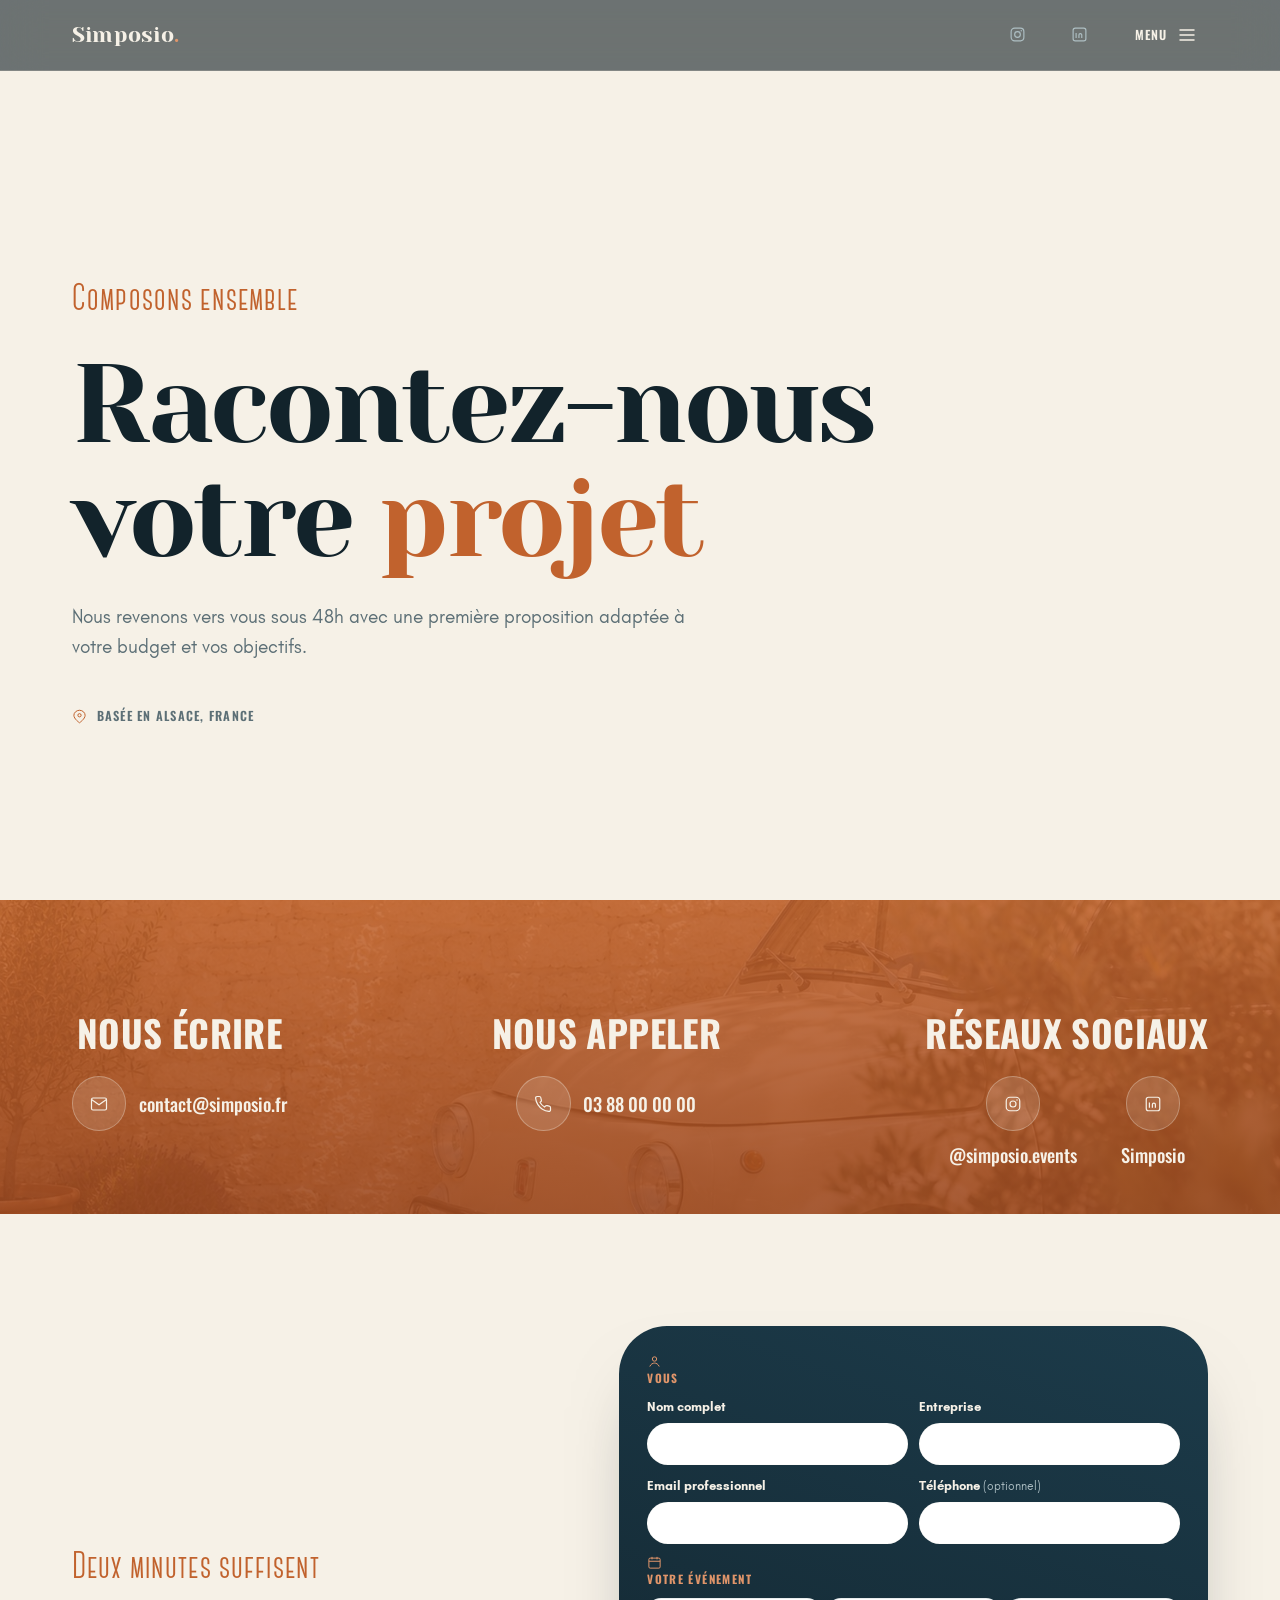
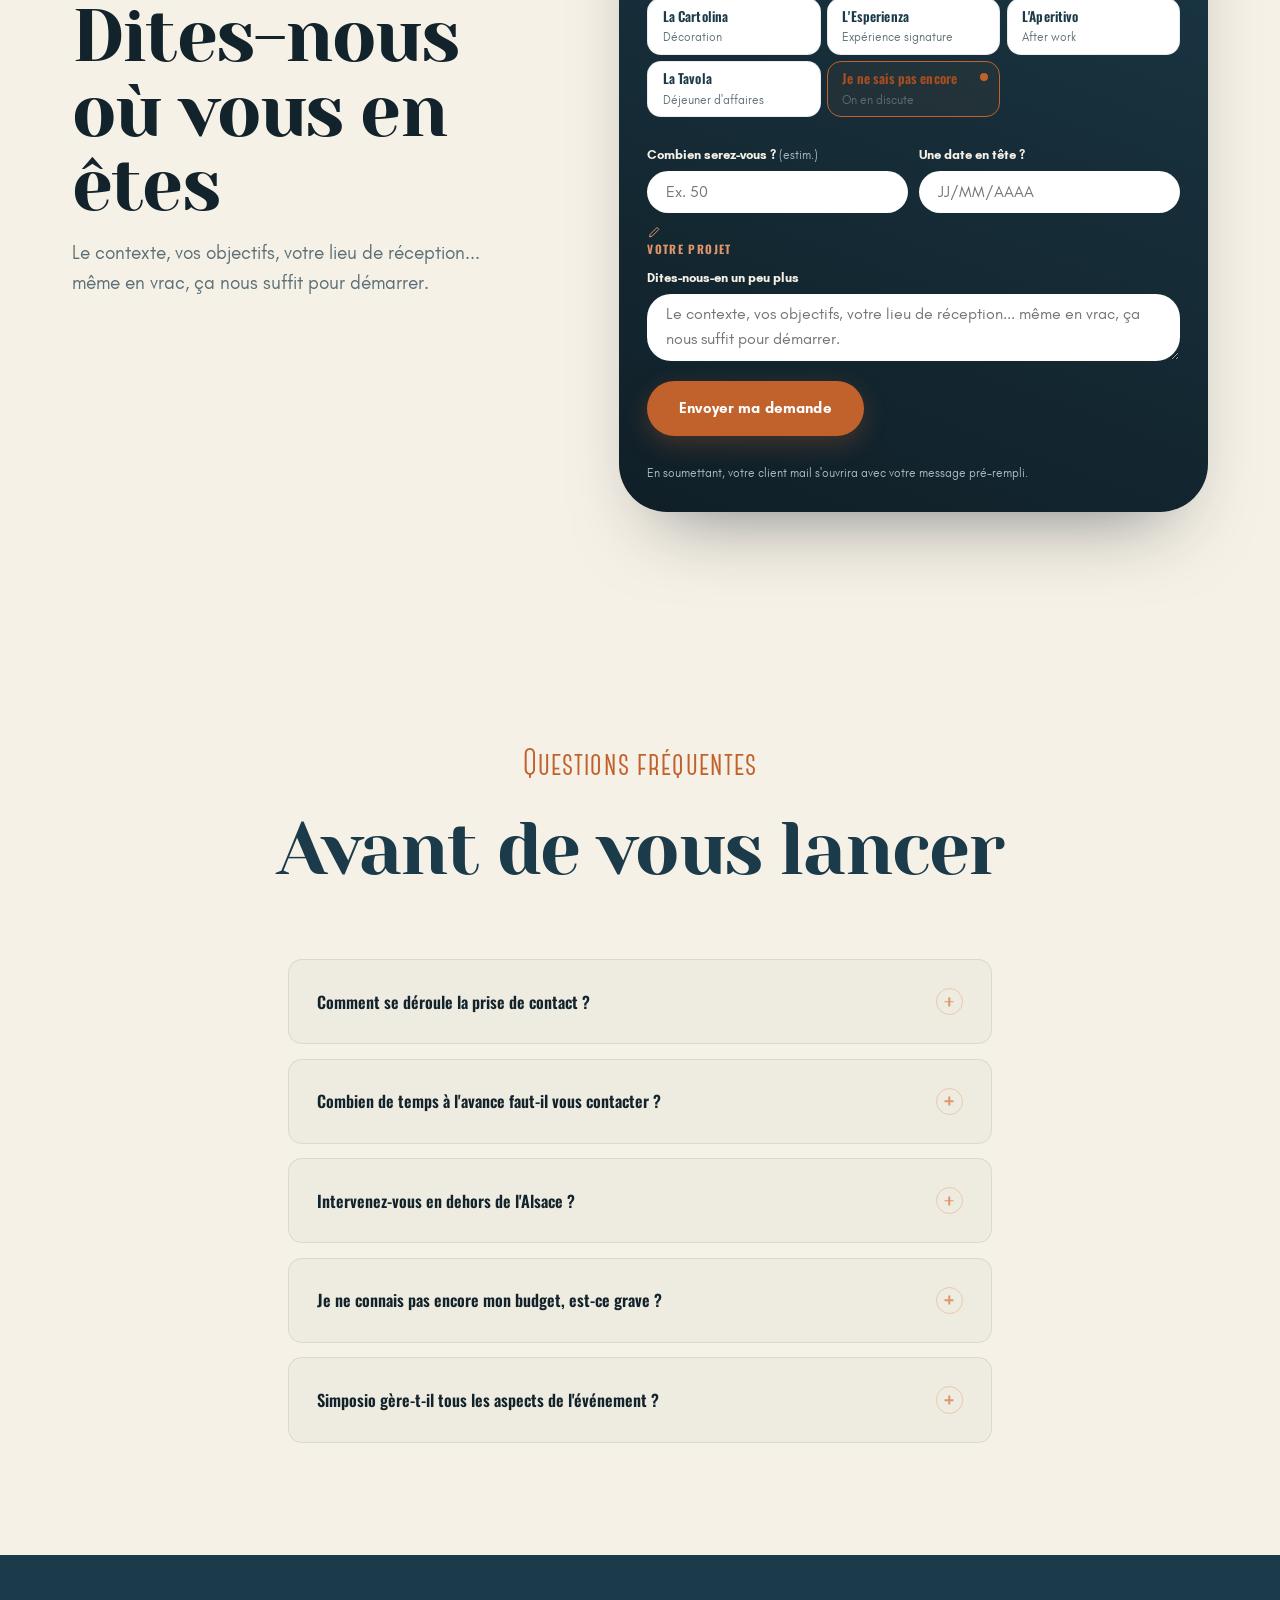
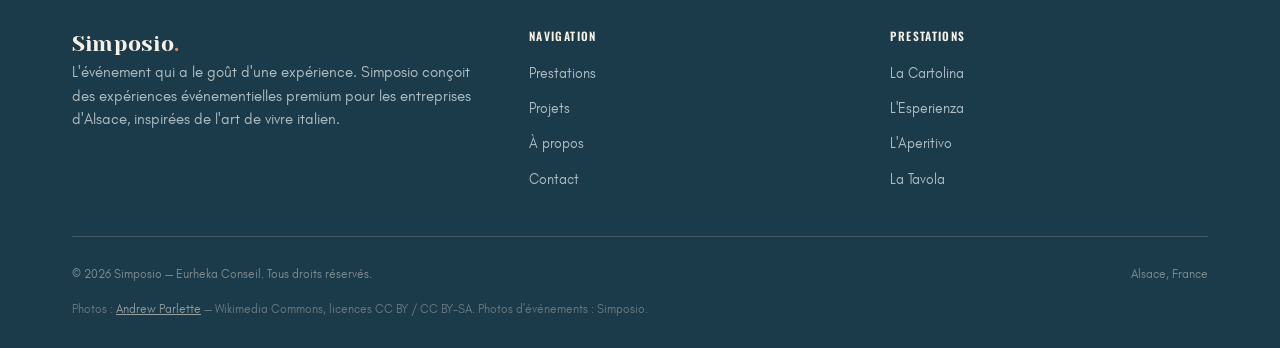
==== commit c209ccfe: "Retire le badge fondatrice sur Contact, recentre la colonne de texte .contact-founder-strip ("EL" + " ====
--- a/contact.html
+++ b/contact.html
@@ -148,11 +148,6 @@
         <p class="lede">
           Le contexte, vos objectifs, votre lieu de réception... même en vrac, ça nous suffit pour démarrer.
         </p>
-
-        <div class="contact-founder-strip">
-          <span class="contact-founder-avatar" aria-hidden="true">EL</span>
-          <p><strong>Estelle Lorusso</strong>, fondatrice — vous répond personnellement, pas une équipe support.</p>
-        </div>
       </div>
 
       <div class="contact-devis-form" data-reveal>
--- a/assets/css/style.css
+++ b/assets/css/style.css
@@ -68,6 +68,26 @@
   src:
     url("../fonts/canter/canter-bold.woff2") format("woff2"),
     url("../fonts/canter/canter-bold.woff") format("woff");
+}
+/* Liana — reçue directement de la cliente le 2026-09-02 (elle possède déjà
+   la licence, comme pour Canter), essayée sur la citation de la fondatrice
+   (`.founder-quote-minimal`) — voir assets/fonts/README.md pour le détail.
+   **Servie en `.otf` brut, pas en `.woff2`/`.woff`** contrairement aux
+   autres polices du site : `fontTools` (l'outil utilisé pour convertir
+   Canter) n'est pas installable dans cet environnement (accès réseau à
+   PyPI/npm bloqué, testé et confirmé avant de renoncer à la conversion) —
+   servir l'OTF directement reste un choix `@font-face`/self-hosting
+   parfaitement valide et supporté par tous les navigateurs modernes, sans
+   dépendance externe ; seul le gain de compression de WOFF2 est perdu,
+   négligeable ici (fichier déjà à 32 Ko). Si l'outil de conversion devient
+   disponible plus tard, convertir en `.woff2`/`.woff` pour rester cohérent
+   avec le reste du site. */
+@font-face {
+  font-family: "Liana";
+  font-style: normal;
+  font-weight: 400;
+  font-display: swap;
+  src: url("../fonts/liana/liana-regular.otf") format("opentype");
 }
 
 /* ==========================================================================
@@ -1812,45 +1832,75 @@
    Méditerranéen sombre → crème, cf. commentaire détaillé dans main.js
    (recherche "Fondus de fond localisés"). `var(--bg)` reste un filet de
    sécurité avant l'exécution du JS (état final). */
-.founder { background: var(--bg); padding-block: var(--space-6); }
+/* padding-block réduit (2026-09-02, "réduit la hauteur de la section dédiée
+   à la citation car il y a trop de blanc") : var(--space-6) (7rem, la
+   constante section standard du site) laissait un vide généreux en haut ET
+   en bas du bloc, sur une section qui ne contient qu'une courte citation —
+   ramené à var(--space-4), un net resserrement sans coller le contenu aux
+   sections voisines. */
+.founder { background: var(--bg); padding-block: var(--space-4); }
 .founder-minimal { max-width: 42rem; margin-inline: auto; text-align: center; }
+/* Essai en police Liana (2026-09-02, demande explicite : "pour la
+   citation de la fondatrice essaye de mettre en police Liana") — remplace
+   Yeseva One (`--font-display`) uniquement sur cette citation précise, le
+   reste du site (titres, etc.) n'est pas concerné. Taille légèrement
+   augmentée (le script de Liana, plus fin/étroit qu'un serif de titre,
+   se lit plus petit à taille égale) et `line-height` desserré pour laisser
+   respirer les jambages/boucles caractéristiques d'une cursive. Si Liana
+   ne convient pas à l'usage, `--font-display` reste le fallback naturel
+   (même famille de police que le reste des titres du site). */
+/* Guillemets retirés + alignement à gauche (2026-09-02, demande explicite :
+   "à la citation enlève les guillemets et aligne bien avec le Estelle
+   Lorusso") — `text-align:left` remplace le centrage hérité de
+   `.founder-minimal`, pour que le texte de la citation s'aligne
+   véritablement sur le texte de la signature juste en dessous (déjà
+   flush à gauche depuis le retrait du médaillon "EL"), pas seulement leurs
+   boîtes. Les guillemets « » du texte HTML sont retirés (voir aussi le
+   commentaire au-dessus du `<p>` dans engagements.html sur le charset de
+   Liana, qui ne les couvrait de toute façon pas). */
 .founder-quote-minimal {
-  font-family: var(--font-display);
-  font-size: clamp(1.4rem, 1vw + 1.15rem, 2rem);
-  line-height: 1.5;
+  font-family: "Liana", var(--font-display);
+  font-size: clamp(1.7rem, 1.3vw + 1.4rem, 2.5rem);
+  line-height: 1.65;
   color: var(--navy);
   margin-top: 1.5rem;
-}
+  text-align: left;
+}
+/* Alignée à gauche comme la citation/signature (2026-09-02, même demande
+   ci-dessus) — remplace le centrage `margin: … auto`, pour que ce trait ne
+   flotte plus seul au centre entre deux blocs de texte désormais alignés
+   à gauche. */
 .founder-rule {
   display: block;
   width: 2.75rem;
   height: 1.5px;
   background: var(--terracotta);
   border: none;
-  margin: 2.25rem auto;
-}
+  margin: 2.25rem 0;
+}
+/* Badge "EL" retiré, signature repassée en Glacial Indifference et alignée
+   à gauche (2026-09-02, demande explicite : "enlève le badge EL, remet ce
+   texte... en glacial indifférence et aligne-le à la gauche du texte en
+   Liana juste au-dessus") — remplace l'essai Liana + médaillon de
+   l'itération précédente (voir historique juste au-dessus dans ce
+   fichier). `.founder-id-minimal` passe d'un `inline-flex` centré (qui
+   encadrait le médaillon + la signature côte à côte) à un bloc pleine
+   largeur : sans médaillon à aligner, un simple bloc gauche suffit, et
+   comme il occupe toute la largeur de `.founder-minimal` (comme
+   `.founder-quote-minimal` juste au-dessus, dont le texte est centré mais
+   la BOÎTE occupe déjà toute cette largeur), l'aligner à gauche revient
+   bien à l'aligner sur le bord gauche de la citation. Si `.founder-avatar-minimal`
+   réapparaît dans le HTML/CSS, c'est cet ancien médaillon, à ne pas
+   réintroduire sans qu'on le redemande. */
 .founder-id-minimal {
-  display: inline-flex;
-  align-items: center;
-  gap: 0.9rem;
-}
-.founder-avatar-minimal {
-  flex: 0 0 auto;
-  display: inline-flex;
-  align-items: center;
-  justify-content: center;
-  width: 2.6rem;
-  height: 2.6rem;
-  border-radius: 50%;
-  border: 1px solid rgba(var(--navy-rgb), 0.28);
-  color: var(--navy);
-  font-family: var(--font-display);
-  font-size: 0.85rem;
+  display: block;
+  width: 100%;
+  text-align: left;
 }
 .founder-signature-minimal {
-  font-family: var(--font-subtitle);
+  font-family: var(--font-body);
   font-size: 0.82rem;
-  font-weight: 600;
+  font-weight: 700;
   letter-spacing: 0.05em;
   text-transform: uppercase;
   color: var(--navy);
@@ -1860,7 +1910,7 @@
   display: block;
   margin-top: 0.2rem;
   font-size: 0.74rem;
-  font-weight: 500;
+  font-weight: 400;
   letter-spacing: 0.02em;
   text-transform: none;
   color: var(--fg-muted);
@@ -1875,11 +1925,6 @@
 .founder[data-tone="dark"] .founder-quote-minimal,
 .founder[data-tone="dark"] .founder-signature-minimal { color: var(--cream); }
 .founder[data-tone="dark"] .founder-signature-minimal span { color: var(--fg-muted-inverse); }
-.founder[data-tone="dark"] .founder-avatar-minimal { color: var(--cream); border-color: rgba(246, 241, 231, 0.4); }
-@media (max-width: 700px) {
-  .founder-id-minimal { flex-direction: column; gap: 0.5rem; }
-  .founder-id-minimal .founder-signature-minimal { text-align: center; }
-}
 
 /* ==========================================================================
    Prestations — four full-viewport "worlds", each with its own dominant
@@ -2156,7 +2201,16 @@
    Projets — Double2-inspired seamless mosaic: a grid of square tiles, no
    gaps, larger than the viewport, that the visitor drags/pans freely.
    ========================================================================== */
-.mosaic-section { position: relative; background: var(--navy-900); padding-block: 0; }
+/* `background` remis à `var(--navy)` (2026-09-02, audit sitewide des
+   couleurs de fond de section : "vérifie bien que c'est du blanc
+   calcaire/bleu méditerranéen/terracotta sinon met le") — cette section
+   utilisait `var(--navy-900)` (bleu plus foncé, #101f27), une teinte
+   distincte du bleu Méditerranéen de la charte (#1c3b4a). Uniquement le
+   fond de la SECTION elle-même est concerné, pas les tuiles photo
+   (`.mosaic-tile`, plus bas) qui restent en `--navy-900` comme
+   fallback derrière chaque photo — exclues par la cliente ("les fonds
+   photo... jamais"). */
+.mosaic-section { position: relative; background: var(--navy); padding-block: 0; }
 
 .mosaic-viewport {
   position: relative;
@@ -2168,7 +2222,7 @@
   height: min(calc(78vh + 480px), 1240px);
   min-height: 900px;
   overflow: hidden;
-  background: var(--navy-900);
+  background: var(--navy);
   cursor: grab;
   touch-action: none;
   -webkit-tap-highlight-color: transparent;
@@ -2341,7 +2395,14 @@
    rupture de couleur plutôt qu'un fondu. Si un padding non nul réapparaît
    ici, c'est cette ancienne bande, à ne pas réintroduire sans qu'on le
    redemande. */
-.talents { background: var(--bg-dim); padding-block: 0; }
+/* `background` remis à `var(--bg)` (2026-09-02, audit sitewide des
+   couleurs de fond de section) — utilisait `var(--bg-dim)` (crème
+   légèrement assombri, #ece3d1), une teinte distincte du Blanc Calcaire
+   de la charte (#f6f1e7). Comme documenté juste au-dessus, ce fond n'est
+   de toute façon jamais visible à l'écran (`.talent-stage`, plein cadre,
+   le recouvre entièrement) — corrigé par cohérence plutôt que pour un
+   changement visuel réel. */
+.talents { background: var(--bg); padding-block: 0; }
 
 /* Équipe — "stage" photo unique avec sélecteur de petits cercles
    (2026-08-19), inspiré d'une référence fournie par la cliente (design
@@ -2885,13 +2946,20 @@
    Si l'ancien carrousel texte (.values, .values-line, .values-media, etc.)
    réapparaît dans un diff, c'est cette version précédente — ne pas la
    réintroduire sans qu'on le redemande. */
+/* `background` remis à `var(--navy)` sur `.values-reel`/`.values-reel-sticky`
+   (2026-09-02, audit sitewide des couleurs de fond de section) —
+   utilisait `var(--navy-900)`, une teinte distincte du bleu Méditerranéen
+   de la charte. Le fond réel de cette section pendant le scroll est
+   presque toujours la photo de la valeur active (`.values-reel-photo`),
+   mais ce bleu reste visible aux bords/transitions — corrigé pour rester
+   dans la charte exacte, comme les autres sections. */
 .values-reel {
   position: relative;
   /* Was 500vh (~80vh of scroll per value) — the client found that far too
      long a scroll to get from one value to the next. Cut to roughly a
      third of that per-transition distance. */
   height: 260vh;
-  background: var(--navy-900);
+  background: var(--navy);
 }
 .values-reel-sticky {
   position: sticky;
@@ -2900,7 +2968,7 @@
   display: flex;
   flex-direction: column;
   overflow: hidden;
-  background: var(--navy-900);
+  background: var(--navy);
 }
 .values-reel-eyebrow {
   position: absolute;
@@ -2979,11 +3047,19 @@
    above the title with consistent spacing, however many lines it wraps to,
    with no line-count math to keep in sync by hand. Only the outer
    .values-reel-caption is absolutely positioned, anchored to the scene. */
+/* `bottom` remonté de `2.75rem`/`3.25rem` à `8.75rem`/`9.25rem`
+   (2026-09-02, intégration du fil+de la frise directement sur la photo,
+   cf. commentaire sur `.values-reel-overlay` plus haut) : ce panneau de
+   contrôle occupe désormais ~7.1rem de haut par-dessus le bas de la
+   photo (fil 1.4rem + pied de page ~5.7rem), là où avant il vivait dans
+   sa propre bande sous la photo — la citation doit remonter d'autant
+   pour ne plus se faire recouvrir. Vérifié par script Playwright (0
+   chevauchement entre le bas de la légende et le haut du panneau). */
 .values-reel-caption {
   position: absolute;
   left: var(--space-4);
   right: var(--space-4);
-  bottom: 2.75rem;
+  bottom: 8.75rem;
   max-width: 40rem;
   display: flex;
   flex-direction: column;
@@ -2991,7 +3067,7 @@
   gap: 0.85rem;
 }
 @media (min-width: 768px) {
-  .values-reel-caption { left: var(--space-5); right: var(--space-5); bottom: 3.25rem; }
+  .values-reel-caption { left: var(--space-5); right: var(--space-5); bottom: 9.25rem; }
 }
 /* Numbered stamp — a wax-seal/passport-stamp motif tying back to the
    "travel album" concept: each value gets its own stamp, slightly canted,
@@ -3042,19 +3118,48 @@
   .values-reel-stamp { width: 3.8rem; height: 3.8rem; font-size: 0.95rem; }
 }
 
+/* Fil + frise intégrés directement sur la photo, sans bande dédiée
+   (2026-09-02, demande explicite : "j'aimerais que tu essayes de les
+   mett[re] et les intégrer directement là où on retrouve les photos et
+   non pas prévoir un fond exprès pour ça") — jusqu'ici, `.values-reel-thread`
+   et `.values-reel-footer` étaient des enfants flex NORMAUX de
+   `.values-reel-sticky`, empilés SOUS `.values-reel-viewport` (qui se
+   contentait alors de `flex:1 1 auto`, rétrécissant pour leur laisser de
+   la place) — ça créait, sous la photo, une bande à fond plat dans la
+   couleur de fond de la section (bleu Méditerranéen), visible comme un
+   bandeau séparé plutôt qu'intégré à la scène.
+   **`.values-reel-overlay`** (nouveau, ci-dessous) regroupe maintenant
+   les deux dans un unique conteneur `position:absolute` ancré au bas de
+   `.values-reel-viewport` — la photo (via `.values-reel-viewport`, seul
+   enfant flex restant de `.values-reel-sticky`) peut donc s'étendre sur
+   TOUTE la hauteur du panneau, et le fil/la frise se retrouvent
+   simplement superposés par-dessus son bord inférieur, déjà assombri par
+   `.values-reel-scrim` (dégradé jusqu'à 93% d'opacité tout en bas) —
+   suffisant pour rester lisibles sans bande dédiée. Le fil et la frise
+   gardent leur mise en page interne strictement inchangée (même
+   `display:flex`/`grid`, mêmes tailles) — seul leur PARENT direct
+   change, de `.values-reel-sticky` à `.values-reel-overlay`. Si
+   `.values-reel-thread`/`.values-reel-footer` réapparaissent comme
+   enfants directs de `.values-reel-sticky` (plutôt que de
+   `.values-reel-overlay`), c'est l'ancienne bande dédiée, à ne pas
+   réintroduire sans qu'on le redemande. */
+.values-reel-overlay {
+  position: absolute;
+  left: 0;
+  right: 0;
+  bottom: 0;
+  z-index: 5;
+  display: flex;
+  flex-direction: column;
+}
+
 /* Thread (2026-08-17) — the visual "liant" the client asked for between one
    value and the next, referencing Louis Vuitton's heritage timeline: a thin
    route with a glowing marker that travels along it in real time
-   with scroll progress. It's positioned in normal flow as a sibling of
-   .values-reel-viewport (not inside .values-reel-track, which is what
-   slides horizontally under the photos) — so unlike the photos, it never
-   moves and never disappears: the same line, at the same spot on screen,
-   is what's "on" value A and still what's "on" value B a moment later,
-   only its lit portion and the marker's position keep advancing. Sits
-   right above the timeline it echoes (same terracotta glow) so the whole
-   footer reads as one system rather than two separate widgets. Line was
-   dashed until the sitewide dashed→solid pass (2026-08-17, see
-   CLAUDE.md). */
+   with scroll progress. Sits right above the timeline it echoes (same
+   terracotta glow) so the whole overlay reads as one system rather than
+   two separate widgets. Line was dashed until the sitewide dashed→solid
+   pass (2026-08-17, see CLAUDE.md). */
 .values-reel-thread {
   position: relative;
   flex: 0 0 auto;
@@ -3097,11 +3202,9 @@
 /* Footer: a 3-column grid (spacer / dots / hint) keeps the dots visually
    centered regardless of the hint's width, instead of dots drifting off
    -center whenever the hint fades in or out — a normal flex row here would
-   shift them. Kept as a normal flex child of .values-reel-sticky (never
-   position:absolute) so it always reserves its own space above the viewport,
-   the same fix already applied once to .senses-journey-progress: an
-   absolutely positioned footer doesn't push the sibling viewport to shrink,
-   so on a short window the photo could grow tall enough to sit under it. */
+   shift them. Enfant flex normal de `.values-reel-overlay` (2026-09-02 —
+   avant ce même jour, de `.values-reel-sticky` directement, cf. commentaire
+   sur `.values-reel-overlay` plus haut pour le changement de parent). */
 .values-reel-footer {
   flex: 0 0 auto;
   position: relative;
@@ -3166,7 +3269,12 @@
   height: 1.5rem;
   border-radius: 50%;
   border: 1.5px solid rgba(246, 241, 231, 0.32);
-  background: var(--navy-900);
+  /* Fond blanc calcaire (2026-09-02, demande explicite) : remplace le fond
+     navy-900 d'origine, pensé pour se fondre dans la photo derrière le fil
+     — la cliente voulait des ronds bien visibles/détachés, pas juste un
+     contour. Couleur du texte adaptée en conséquence (navy, pas
+     fg-muted-inverse qui était pensé pour du texte clair sur fond sombre). */
+  background: var(--bg);
   padding: 0;
   display: flex;
   align-items: center;
@@ -3174,14 +3282,14 @@
   font-family: var(--font-subtitle);
   font-weight: 700;
   font-size: 0.62rem;
-  color: var(--fg-muted-inverse);
+  color: var(--navy);
   cursor: pointer;
   transition: transform 0.45s cubic-bezier(0.34, 1.56, 0.64, 1),
     background var(--dur-fast) var(--ease), border-color var(--dur-fast) var(--ease),
     color var(--dur-fast) var(--ease);
 }
 .values-reel-marker:hover { border-color: rgba(224, 149, 106, 0.6); }
-.values-reel-marker.is-reached { border-color: var(--terracotta-300); color: var(--terracotta-300); }
+.values-reel-marker.is-reached { border-color: var(--terracotta); color: var(--terracotta); }
 .values-reel-marker.is-active {
   background: var(--terracotta-300);
   border-color: var(--terracotta-300);
@@ -3339,11 +3447,26 @@
 /* background: var(--bg-dim), fond fixe (2026-09-02) : l'effet de fond au
    scroll est retiré de cette section (gardé uniquement sur
    `.teaser`/`.founder`/`.contact-faq`, cf. commentaire sur `.hero` plus
-   haut dans ce fichier et le commentaire détaillé dans main.js). */
-.contact-devis { position: relative; background: var(--bg-dim); padding-block: var(--space-6); overflow: hidden; }
+   haut dans ce fichier et le commentaire détaillé dans main.js).
+   `var(--bg-dim)` remplacé par `var(--bg)` (2026-09-02, même jour, audit
+   sitewide des couleurs de fond de section) — `--bg-dim` est un crème
+   légèrement assombri (#ece3d1), distinct du Blanc Calcaire exact de la
+   charte (#f6f1e7). */
+.contact-devis { position: relative; background: var(--bg); padding-block: var(--space-6); overflow: hidden; }
 .contact-devis-inner { position: relative; z-index: 1; display: grid; gap: var(--space-5); }
+/* align-items:center (2026-09-03, demande explicite : "retravailles la
+   disposition... pour que ça occupe mieux l'espace", suite au retrait du
+   badge "EL"/Estelle Lorusso ci-dessous) — remplace `align-items:start` :
+   la colonne de texte (eyebrow + h2 + lede) est bien plus courte que la
+   carte formulaire à sa droite, surtout une fois le badge retiré ; callée
+   en haut, elle laissait un grand vide sous elle jusqu'au bas du
+   formulaire. Centrée verticalement sur toute la hauteur de la ligne de
+   grille (= la hauteur du formulaire, le plus grand des deux), l'espace
+   au-dessus et en dessous du texte se rééquilibre, un compromis plus
+   confortable qu'un texte plaqué en haut avec un vide disproportionné en
+   dessous. */
 @media (min-width: 960px) {
-  .contact-devis-inner { grid-template-columns: 0.85fr 1.15fr; align-items: start; gap: var(--space-6); }
+  .contact-devis-inner { grid-template-columns: 0.85fr 1.15fr; align-items: center; gap: var(--space-6); }
 }
 /* Quart de cercle décoratif retiré (2026-09-02, demande explicite : "enlève
    le quart de cercle décoratif au niveau du deux minutes suffisent") —
@@ -3355,33 +3478,11 @@
    cet ancien motif, à ne pas réintroduire sans qu'on le redemande. */
 
 .contact-devis-text .lede { margin-top: var(--space-2); }
-
-.contact-founder-strip {
-  display: flex;
-  align-items: center;
-  gap: var(--space-3);
-  max-width: 26rem;
-  margin-top: var(--space-4);
-  padding: var(--space-2) var(--space-3);
-  border-radius: 999px;
-  background: var(--white);
-  border: 1px solid var(--border);
-}
-.contact-founder-avatar {
-  display: flex;
-  align-items: center;
-  justify-content: center;
-  flex-shrink: 0;
-  width: 2.8rem;
-  height: 2.8rem;
-  border-radius: 50%;
-  background: linear-gradient(135deg, var(--terracotta) 0%, var(--rosso-venezia) 100%);
-  color: var(--cream);
-  font-family: var(--font-display);
-  font-size: 0.95rem;
-}
-.contact-founder-strip p { font-size: 0.85rem; color: var(--fg-muted); line-height: 1.4; }
-.contact-founder-strip strong { color: var(--navy); }
+/* Badge "EL Estelle Lorusso, fondatrice..." retiré (2026-09-03, demande
+   explicite) — `.contact-founder-strip`/`.contact-founder-avatar`
+   supprimés (HTML + CSS), plus utilisés nulle part. Si ces classes
+   réapparaissent, c'est cet ancien badge, à ne pas réintroduire sans
+   qu'on le redemande. */
 
 /* Premium form card — Bleu Méditerranéen background, fields stay light for legibility.
    Compound selector so it wins over the later, equal-specificity .form-card base rule. */
@@ -3406,11 +3507,14 @@
 /* FAQ — native <details>/<summary> accordion, no JS required */
 /* background piloté en JS (2026-09-02, `initScrollFade()` dans main.js) :
    parmi les seules 3 sections du site où l'effet de fond au scroll est
-   conservé (demande explicite de la cliente) — fondu localisé crème-dim →
-   bleu Méditerranéen le plus sombre, cf. commentaire détaillé dans
-   main.js (recherche "Fondus de fond localisés"). `var(--navy-900)` reste
-   un filet de sécurité avant l'exécution du JS (état final). */
-.contact-faq { background: var(--navy-900); color: var(--fg-inverse); padding-block: var(--space-6); }
+   conservé (demande explicite de la cliente) — fondu localisé blanc
+   calcaire → bleu Méditerranéen, cf. commentaire détaillé dans main.js
+   (recherche "Fondus de fond localisés"). `var(--navy)` ci-dessous reste
+   un filet de sécurité avant l'exécution du JS, qui correspond aussi à
+   l'état final du fondu (mêmes couleurs exactes des deux côtés, plus de
+   `--navy-900`/`--bg-dim` intermédiaires depuis l'audit du 2026-09-02,
+   cf. commentaire juste en dessous). */
+.contact-faq { background: var(--navy); color: var(--fg-inverse); padding-block: var(--space-6); }
 .faq-list { max-width: 44rem; margin-inline: auto; display: flex; flex-direction: column; gap: 0.9rem; }
 .faq-item {
   border: 1px solid var(--border-inverse);
@@ -3743,7 +3847,12 @@
 /* ==========================================================================
    Footer — minimal
    ========================================================================== */
-.site-footer { background: var(--navy-900); color: var(--fg-muted-inverse); padding-block: var(--space-5) var(--space-3); }
+/* `background` remis à `var(--navy)` (2026-09-02, audit sitewide des
+   couleurs de fond de section) — utilisait `var(--navy-900)`, une teinte
+   distincte du bleu Méditerranéen de la charte. Partagé par les 5 pages
+   (balisage dupliqué), donc corrigé une seule fois ici pour tout le
+   site. */
+.site-footer { background: var(--navy); color: var(--fg-muted-inverse); padding-block: var(--space-5) var(--space-3); }
 .footer-grid {
   display: grid;
   gap: var(--space-4);
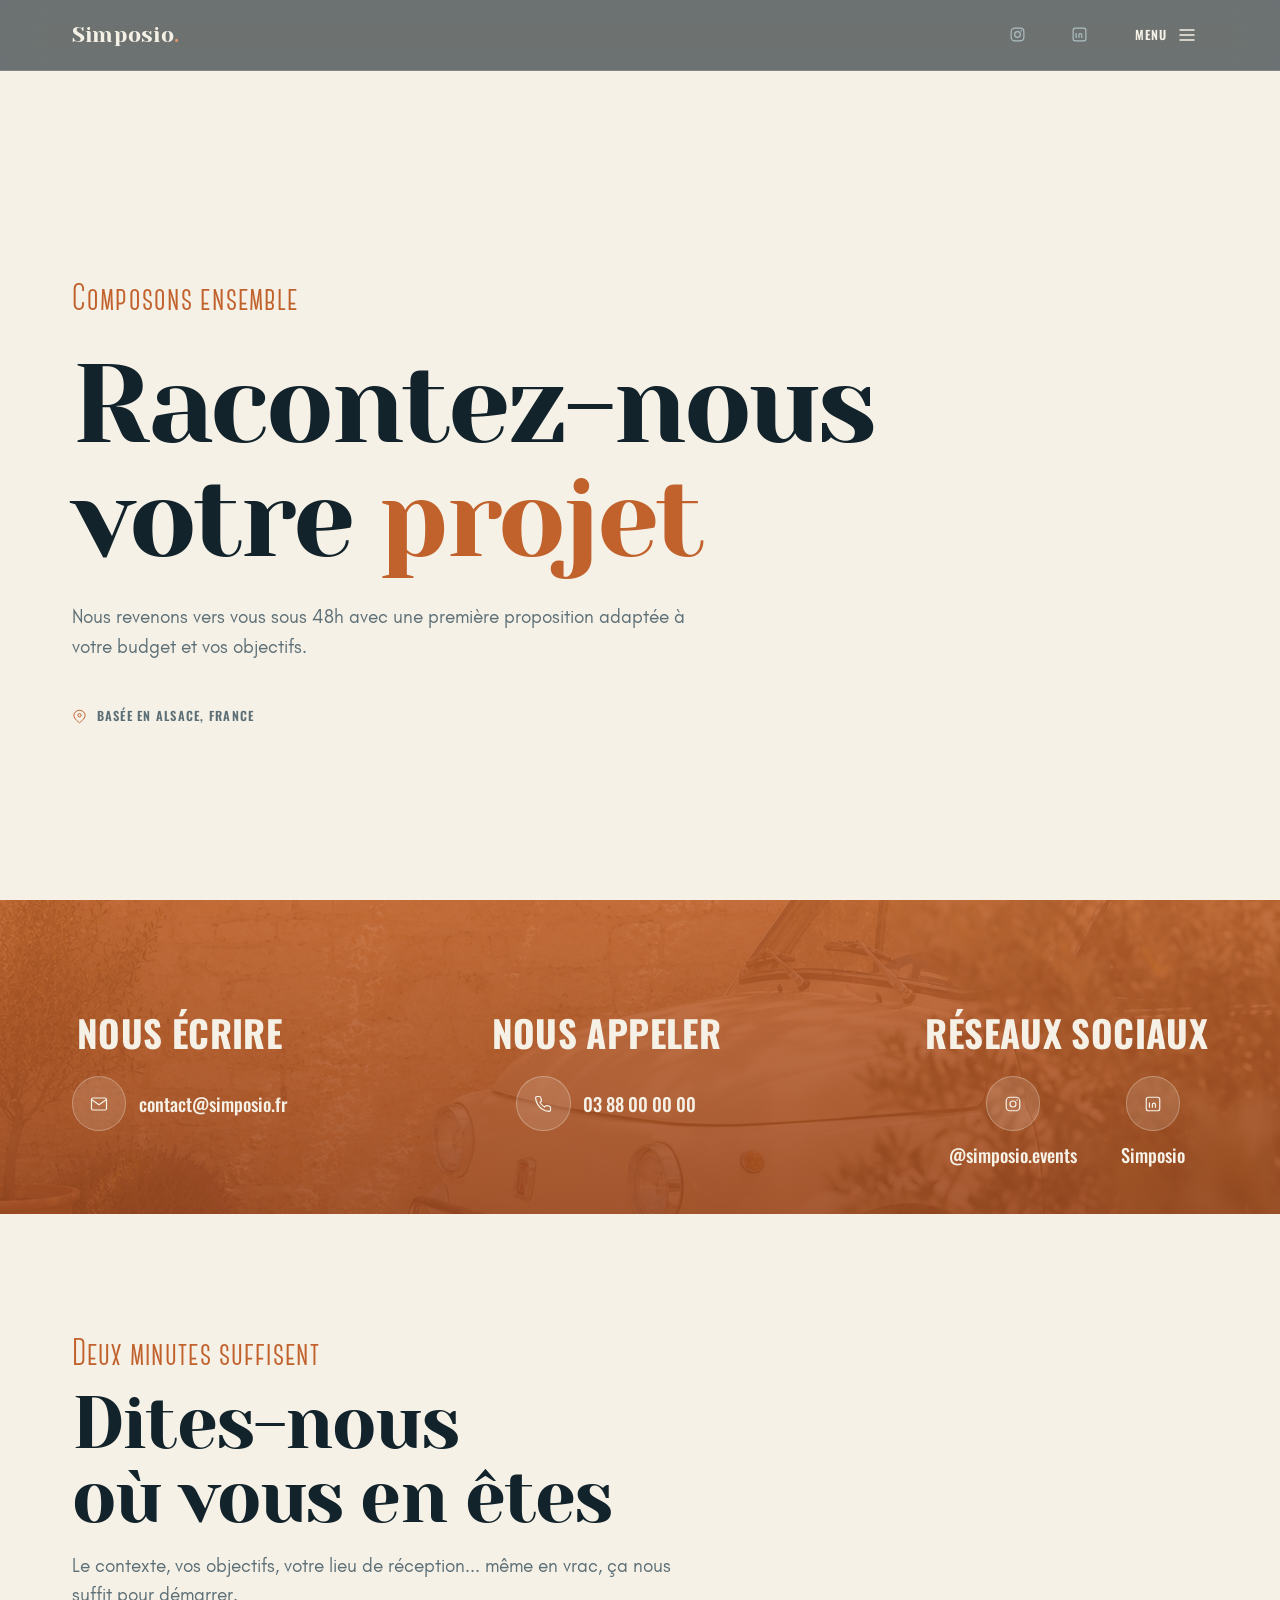
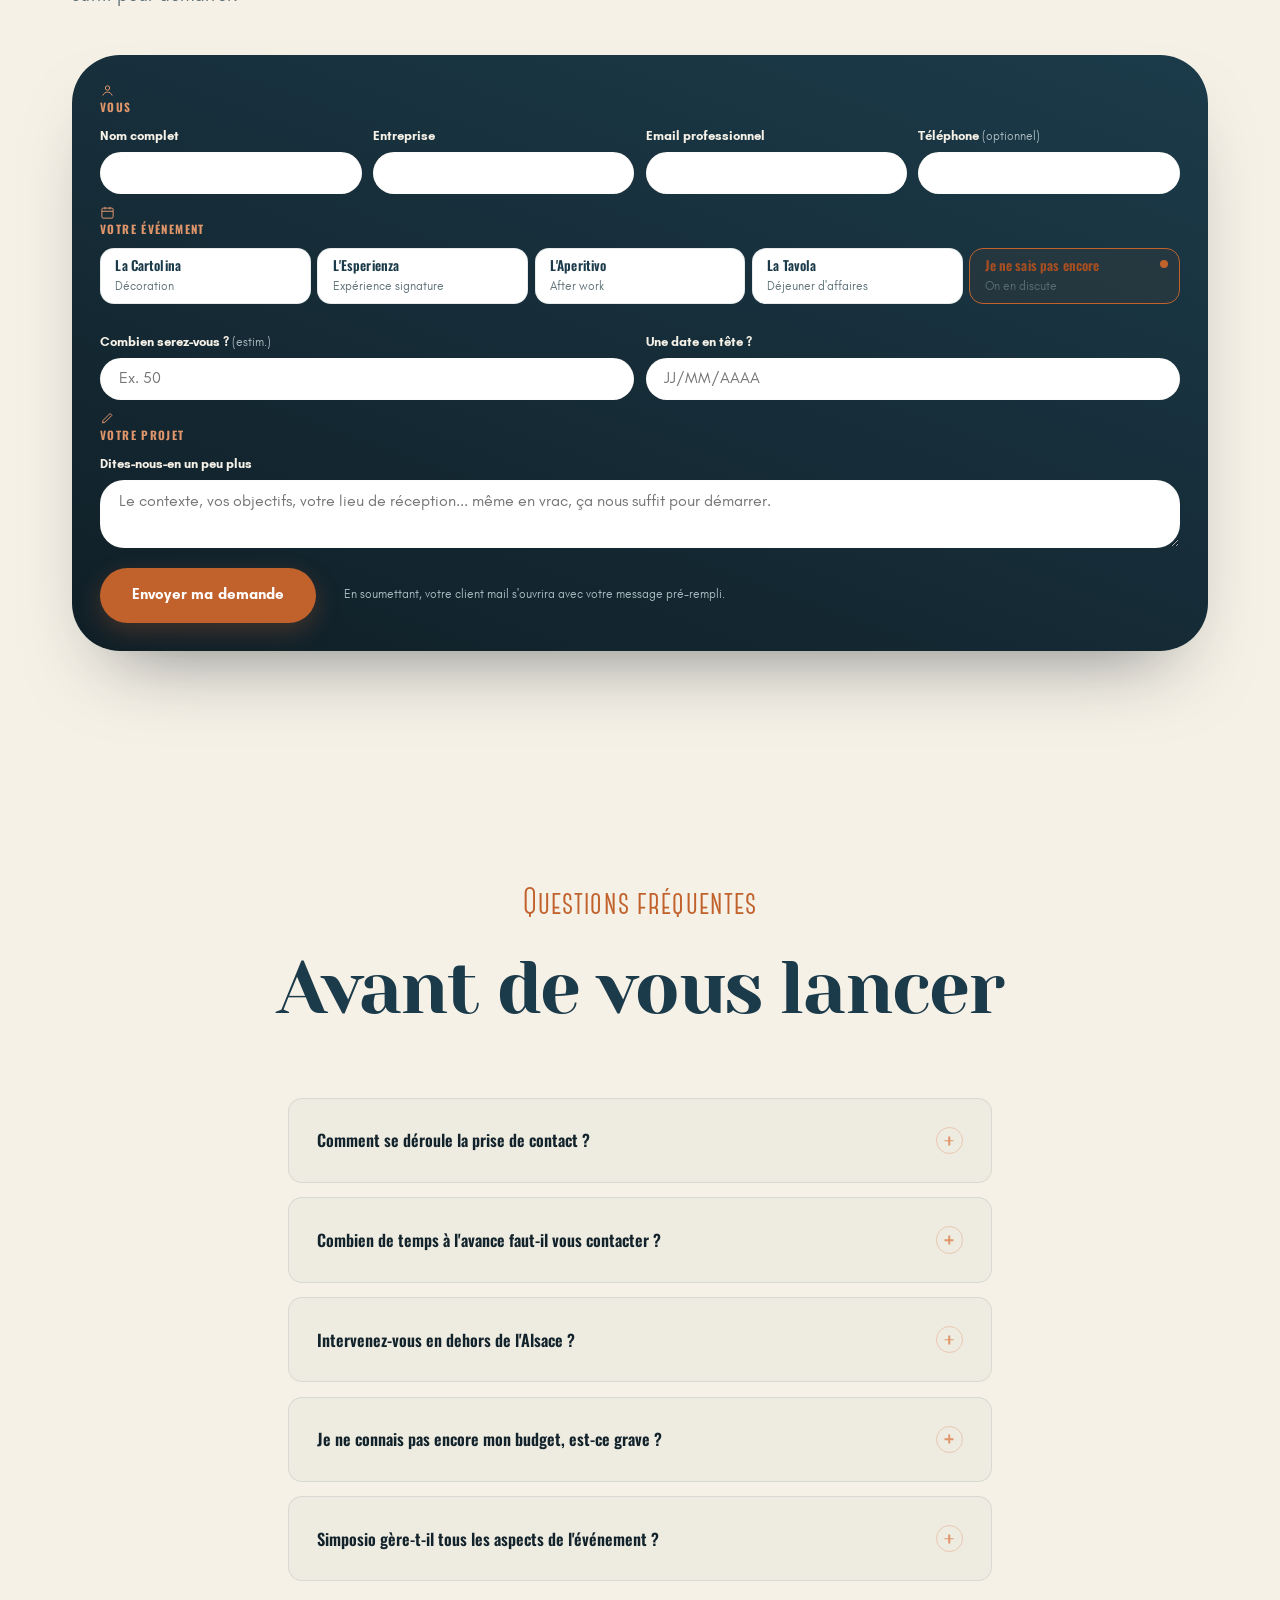
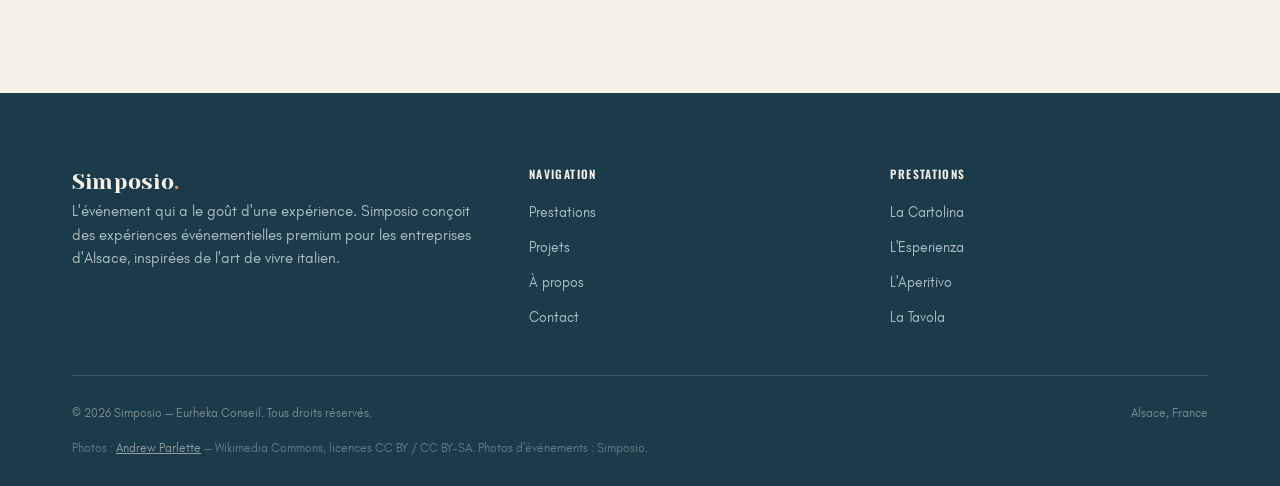
==== commit 959bf98d: "Essai : formulaire de contact dans la longueur plutôt que la hauteur Remplace le layout deux colonne" ====
--- a/contact.html
+++ b/contact.html
@@ -159,7 +159,7 @@
                 <svg viewBox="0 0 24 24" fill="none" stroke="currentColor" stroke-width="1.6"><circle cx="12" cy="8" r="3.5"/><path d="M4.5 20c1.5-4 5-5.5 7.5-5.5s6 1.5 7.5 5.5"/></svg>
                 Vous
               </span>
-              <div class="form-row cols-2">
+              <div class="form-row cols-4">
                 <div class="field">
                   <label for="fullName">Nom complet</label>
                   <input type="text" id="fullName" name="fullName" autocomplete="name" required />
@@ -170,9 +170,6 @@
                   <input type="text" id="company" name="company" autocomplete="organization" required />
                   <p class="field-error">Merci d'indiquer votre entreprise.</p>
                 </div>
-              </div>
-
-              <div class="form-row cols-2">
                 <div class="field">
                   <label for="email">Email professionnel</label>
                   <input type="email" id="email" name="email" autocomplete="email" required />
--- a/assets/css/style.css
+++ b/assets/css/style.css
@@ -3453,21 +3453,26 @@
    légèrement assombri (#ece3d1), distinct du Blanc Calcaire exact de la
    charte (#f6f1e7). */
 .contact-devis { position: relative; background: var(--bg); padding-block: var(--space-6); overflow: hidden; }
-.contact-devis-inner { position: relative; z-index: 1; display: grid; gap: var(--space-5); }
-/* align-items:center (2026-09-03, demande explicite : "retravailles la
-   disposition... pour que ça occupe mieux l'espace", suite au retrait du
-   badge "EL"/Estelle Lorusso ci-dessous) — remplace `align-items:start` :
-   la colonne de texte (eyebrow + h2 + lede) est bien plus courte que la
-   carte formulaire à sa droite, surtout une fois le badge retiré ; callée
-   en haut, elle laissait un grand vide sous elle jusqu'au bas du
-   formulaire. Centrée verticalement sur toute la hauteur de la ligne de
-   grille (= la hauteur du formulaire, le plus grand des deux), l'espace
-   au-dessus et en dessous du texte se rééquilibre, un compromis plus
-   confortable qu'un texte plaqué en haut avec un vide disproportionné en
-   dessous. */
-@media (min-width: 960px) {
-  .contact-devis-inner { grid-template-columns: 0.85fr 1.15fr; align-items: center; gap: var(--space-6); }
-}
+/* Essai "formulaire dans la longueur" (2026-09-03, demande explicite :
+   "et si on essayait le formulaire dans la longueur et non dans la
+   hauteur") — remplace le layout deux colonnes (texte 0.85fr à gauche,
+   carte formulaire 1.15fr à droite, elle-même plafonnée à `max-width:
+   40rem` par `.form-card` de base) qui forçait la carte à rester étroite
+   et donc haute (tous les groupes de champs empilés verticalement dans
+   une colonne resserrée). `.contact-devis-inner` repasse en une seule
+   colonne (plus de `grid-template-columns` dédié) : le texte reste en
+   haut, contraint à une largeur de lecture confortable
+   (`.contact-devis-text`, `max-width:44rem`), et la carte formulaire
+   occupe ensuite toute la largeur du conteneur
+   (`.form-card.form-card-premium`, `max-width:none` ci-dessous) — ce qui
+   permet aux groupes de champs de s'étaler sur plusieurs colonnes plutôt
+   que de s'empiler, donc un formulaire nettement plus large et plus
+   court. Si `grid-template-columns: 0.85fr 1.15fr` réapparaît ici, c'est
+   cet ancien layout deux colonnes, à ne pas réintroduire sans qu'on le
+   redemande — un essai à confirmer avec la cliente avant de le considérer
+   définitif. */
+.contact-devis-inner { position: relative; z-index: 1; display: grid; gap: var(--space-4); }
+.contact-devis-text { max-width: 44rem; }
 /* Quart de cercle décoratif retiré (2026-09-02, demande explicite : "enlève
    le quart de cercle décoratif au niveau du deux minutes suffisent") —
    `.contact-devis::before` était un cercle complet (`border-radius:50%`,
@@ -3575,6 +3580,10 @@
    native radios under the hood so it stays keyboard/screen-reader friendly. */
 .service-picker { display: grid; grid-template-columns: repeat(2, 1fr); gap: 0.4rem; }
 @media (min-width: 640px) { .service-picker { grid-template-columns: repeat(3, 1fr); } }
+/* 5 colonnes (2026-09-03, essai "formulaire dans la longueur") : une fois
+   la carte formulaire élargie (cf. .contact-devis-inner), les 5 options
+   tiennent sur une seule ligne au lieu de 3+2. */
+@media (min-width: 860px) { .service-picker { grid-template-columns: repeat(5, 1fr); } }
 .service-option {
   position: relative;
   display: flex;
@@ -3800,6 +3809,19 @@
 .form-row { display: grid; gap: 0.7rem; margin-bottom: 0.7rem; }
 @media (min-width: 560px) { .form-row.cols-2 { grid-template-columns: 1fr 1fr; } }
 @media (min-width: 560px) { .form-row.cols-3 { grid-template-columns: 1fr 1fr 1fr; } }
+/* cols-4 (2026-09-03, essai "formulaire dans la longueur", cf. commentaire
+   sur .contact-devis-inner) : regroupe les 4 champs du bloc "Vous"
+   (Nom complet/Entreprise/Email/Téléphone), auparavant deux `cols-2`
+   empilées, sur une seule ligne — n'a de sens qu'une fois la carte
+   formulaire élargie (breakpoint plus haut que `cols-2`/`cols-3`, sinon 4
+   champs se retrouveraient trop resserrés sur une carte encore étroite).
+   Palier intermédiaire à 2 colonnes entre 560 et 860px (au lieu de
+   retomber directement à 1 colonne empilée, un vrai bug de mise en page
+   repéré par capture d'écran à 820px avant publication) — la carte n'est
+   pas encore assez large pour 4 colonnes sous 860px, mais 2 restent
+   confortables. */
+@media (min-width: 560px) { .form-row.cols-4 { grid-template-columns: repeat(2, 1fr); } }
+@media (min-width: 860px) { .form-row.cols-4 { grid-template-columns: repeat(4, 1fr); } }
 
 .field label { display: block; font-size: 0.8rem; font-weight: 600; color: var(--navy); margin-bottom: 0.35rem; }
 .field .optional { text-transform: none; letter-spacing: 0; color: var(--fg-muted); font-size: 0.72rem; font-weight: 400; }
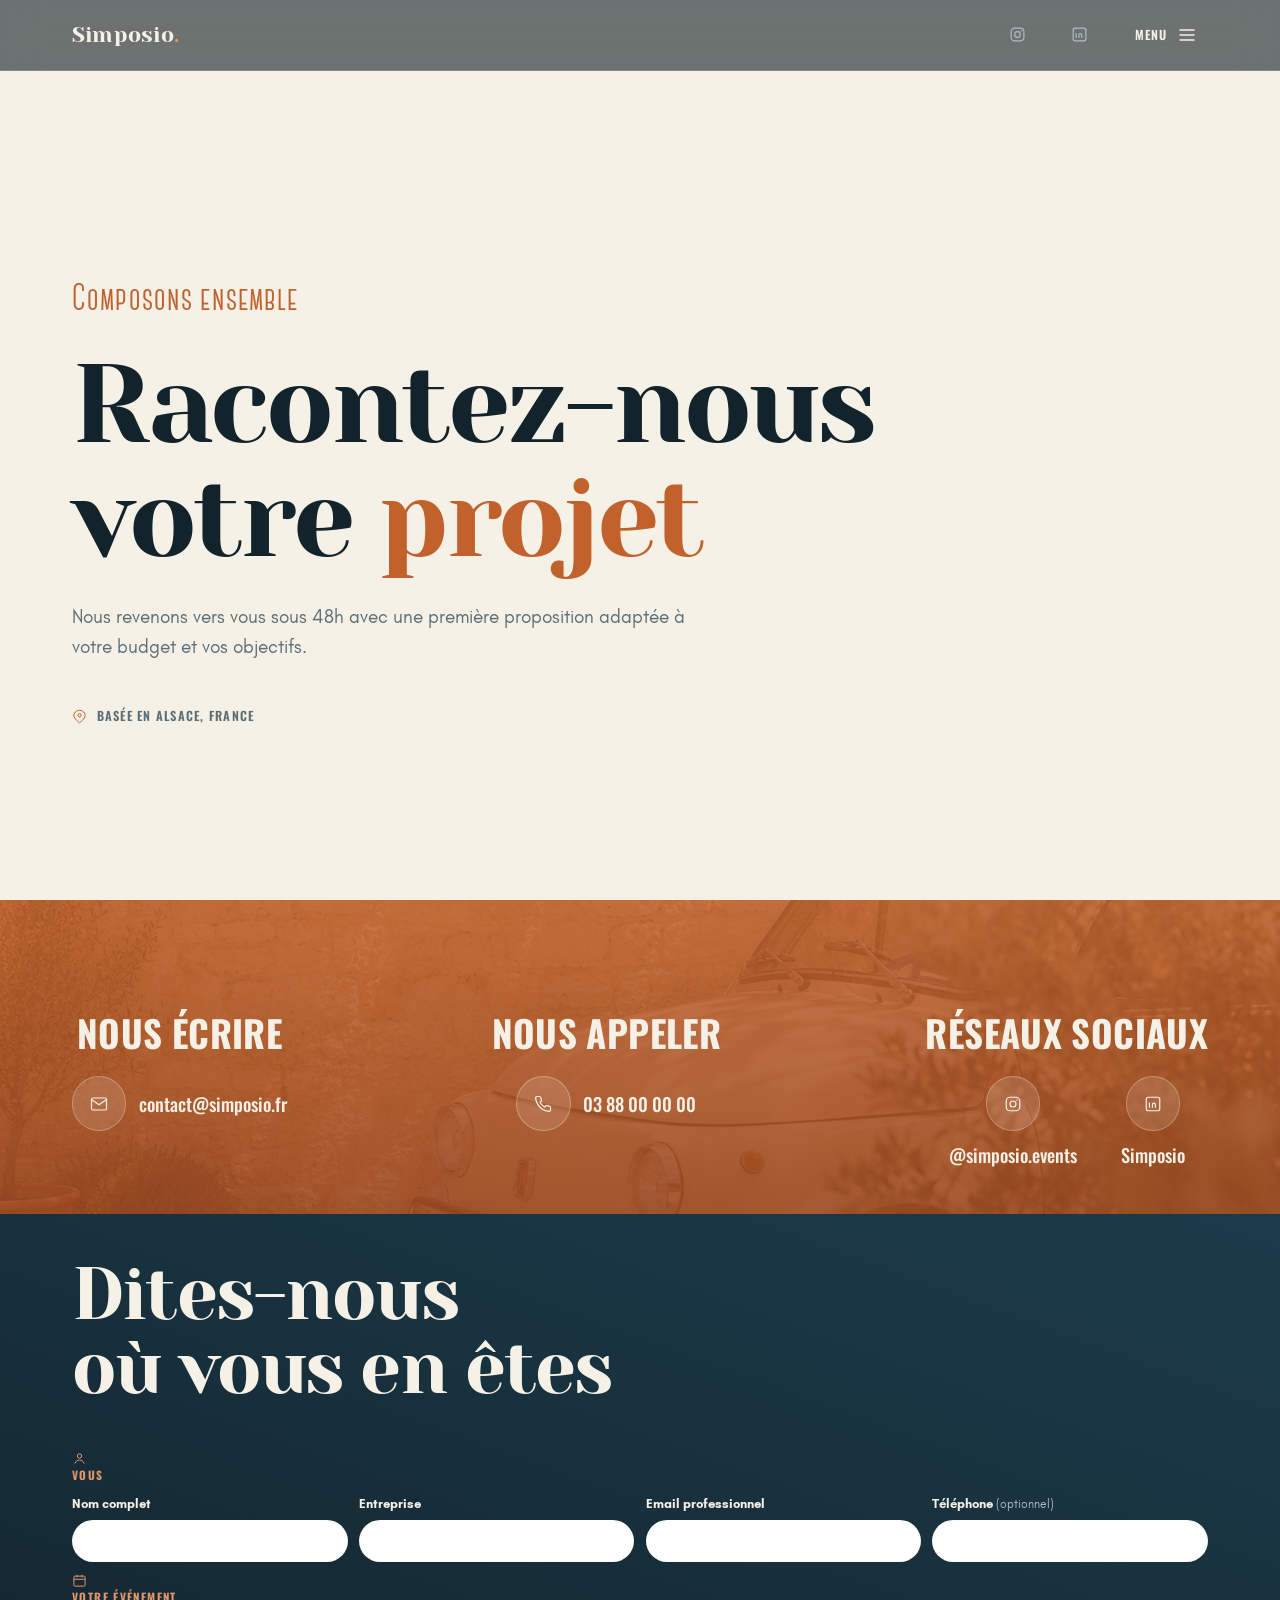
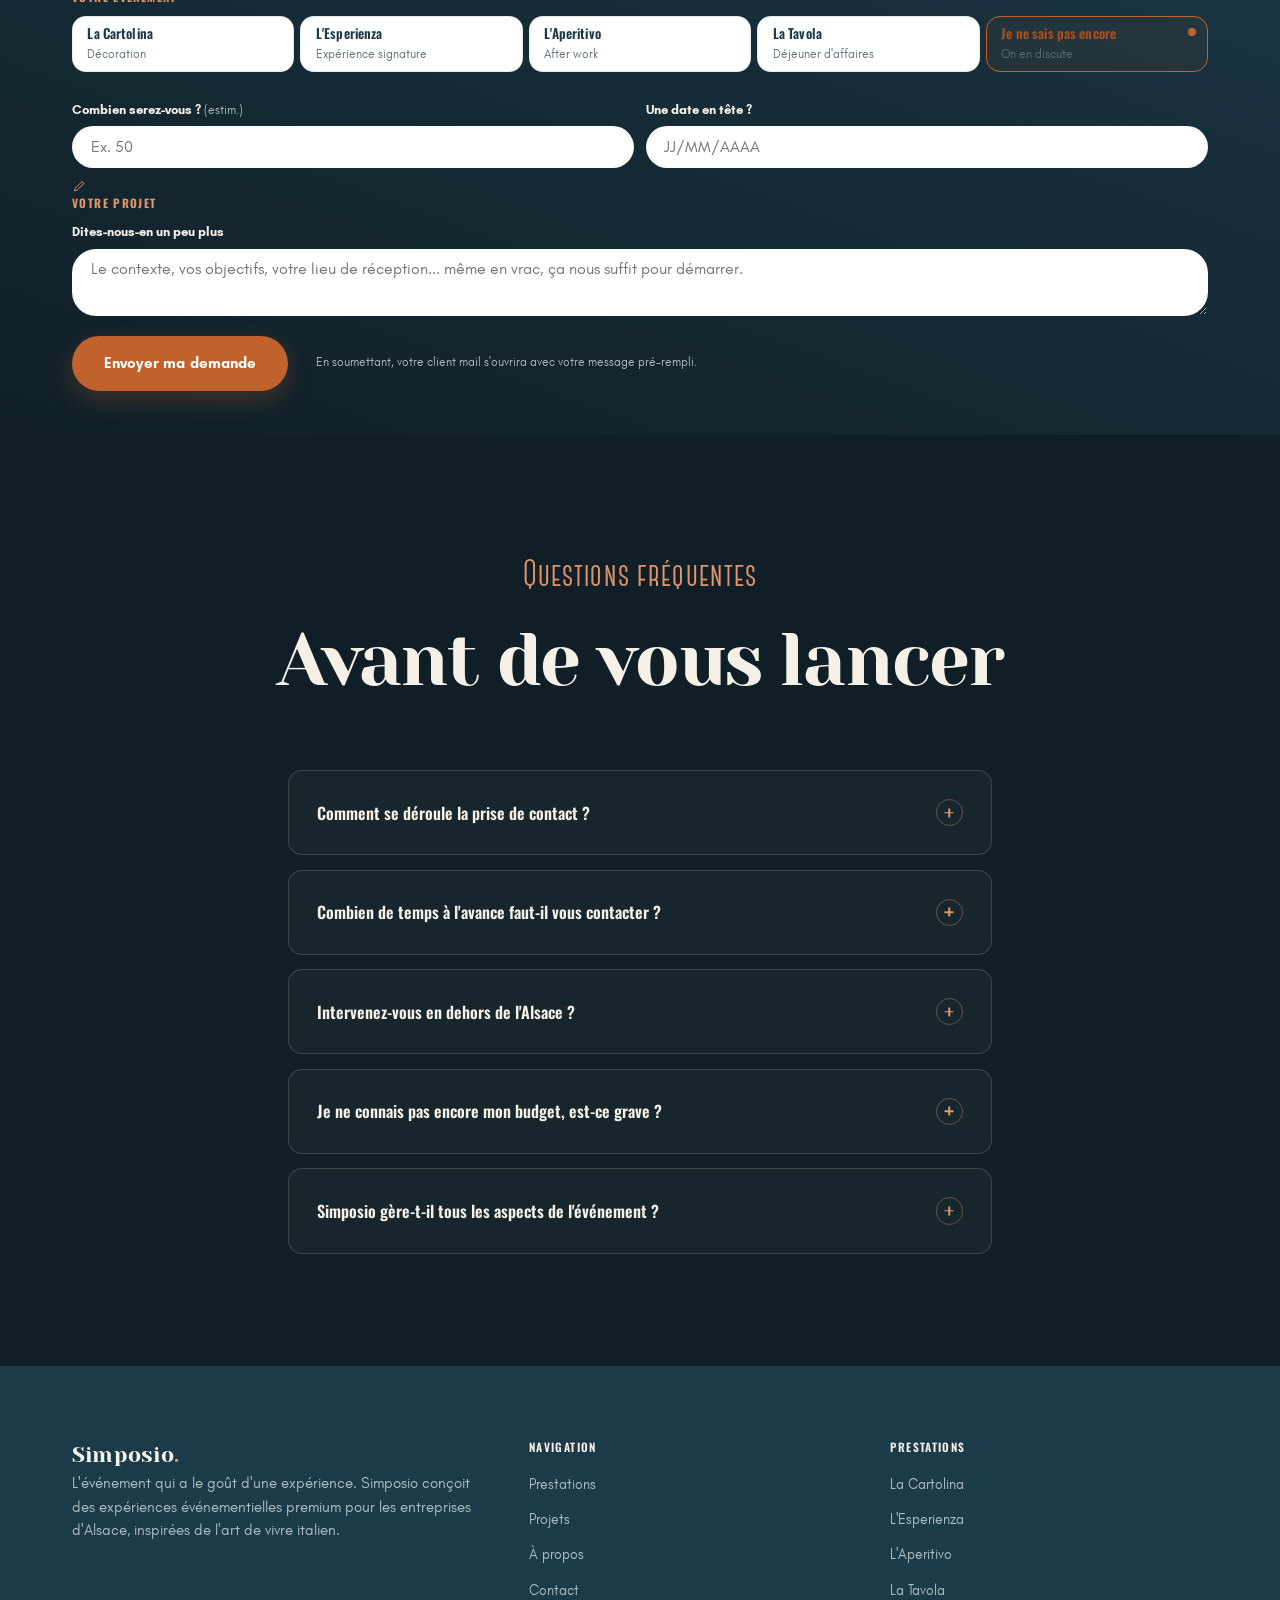
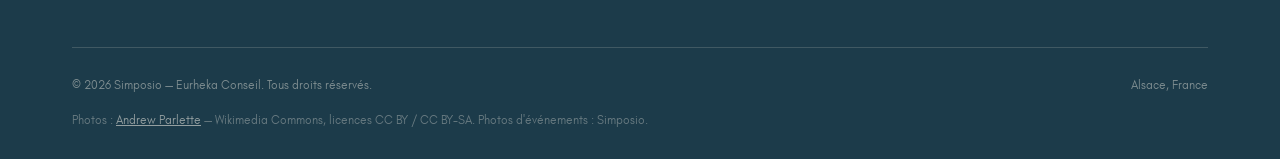
==== commit 23255dcc: "Formulaire de contact intégré au fond, texte réduit au titre Le dégradé navy de l'ancienne carte for" ====
--- a/contact.html
+++ b/contact.html
@@ -143,11 +143,7 @@
     <div class="container contact-devis-inner">
 
       <div class="contact-devis-text" data-reveal>
-        <span class="eyebrow">Deux minutes suffisent</span>
         <h2>Dites-nous<br>où vous en êtes</h2>
-        <p class="lede">
-          Le contexte, vos objectifs, votre lieu de réception... même en vrac, ça nous suffit pour démarrer.
-        </p>
       </div>
 
       <div class="contact-devis-form" data-reveal>
--- a/assets/css/style.css
+++ b/assets/css/style.css
@@ -3452,52 +3452,69 @@
    sitewide des couleurs de fond de section) — `--bg-dim` est un crème
    légèrement assombri (#ece3d1), distinct du Blanc Calcaire exact de la
    charte (#f6f1e7). */
-.contact-devis { position: relative; background: var(--bg); padding-block: var(--space-6); overflow: hidden; }
-/* Essai "formulaire dans la longueur" (2026-09-03, demande explicite :
-   "et si on essayait le formulaire dans la longueur et non dans la
-   hauteur") — remplace le layout deux colonnes (texte 0.85fr à gauche,
-   carte formulaire 1.15fr à droite, elle-même plafonnée à `max-width:
-   40rem` par `.form-card` de base) qui forçait la carte à rester étroite
-   et donc haute (tous les groupes de champs empilés verticalement dans
-   une colonne resserrée). `.contact-devis-inner` repasse en une seule
-   colonne (plus de `grid-template-columns` dédié) : le texte reste en
-   haut, contraint à une largeur de lecture confortable
-   (`.contact-devis-text`, `max-width:44rem`), et la carte formulaire
-   occupe ensuite toute la largeur du conteneur
-   (`.form-card.form-card-premium`, `max-width:none` ci-dessous) — ce qui
-   permet aux groupes de champs de s'étaler sur plusieurs colonnes plutôt
-   que de s'empiler, donc un formulaire nettement plus large et plus
-   court. Si `grid-template-columns: 0.85fr 1.15fr` réapparaît ici, c'est
-   cet ancien layout deux colonnes, à ne pas réintroduire sans qu'on le
-   redemande — un essai à confirmer avec la cliente avant de le considérer
-   définitif. */
+/* Formulaire "intégré au fond" (2026-09-03, demande explicite : "enlève le
+   texte et fait un formulaire intégré au fond, ne le fait pas apparaître
+   dans un rectangle qui passe en premier plan... garde juste le
+   'Dites-nous où vous en êtes'... réduit la taille de la section") —
+   remplace l'essai précédent (texte eyebrow+h2+lede au-dessus d'une carte
+   navy avec coins arrondis/ombre portée, cf. commentaire encore plus haut
+   dans l'historique de ce fichier). Le dégradé navy qui habillait la carte
+   (`.form-card.form-card-premium`, ci-dessous) est remonté directement sur
+   `.contact-devis` : c'est désormais toute la section qui porte ce fond,
+   pas un rectangle posé dessus — la carte perd son propre
+   fond/bordure/coins arrondis/ombre (voir plus bas), donc les champs
+   flottent directement sur le fond de la section, sans rupture visuelle.
+   `padding-block` réduit de `var(--space-6)` à `var(--space-4)` (demande
+   explicite de réduire la taille de la section — déjà plus courte de
+   toute façon, l'eyebrow et le lede ayant été retirés). Si
+   `background: var(--bg)` réapparaît ici avec un `.form-card-premium` qui
+   garde son propre fond/ombre, c'est un retour à l'ancienne carte
+   "premier plan", à ne pas réintroduire sans qu'on le redemande. */
+.contact-devis {
+  position: relative;
+  background: linear-gradient(200deg, var(--navy) 0%, var(--navy-900) 100%);
+  padding-block: var(--space-4);
+  overflow: hidden;
+}
 .contact-devis-inner { position: relative; z-index: 1; display: grid; gap: var(--space-4); }
-.contact-devis-text { max-width: 44rem; }
+/* Titre seul, en clair sur le nouveau fond navy de la section — l'eyebrow
+   "Deux minutes suffisent" et le lede ont été retirés (demande explicite),
+   `.contact-devis-text` ne contient donc plus que le `h2`. Plus de
+   `max-width` dédié : sans lede à mettre en page, rien ne justifie de
+   brider sa largeur (cohérent avec la demande "tout dans la longueur"). */
+.contact-devis-text h2 { color: var(--fg-inverse); }
 /* Quart de cercle décoratif retiré (2026-09-02, demande explicite : "enlève
    le quart de cercle décoratif au niveau du deux minutes suffisent") —
    `.contact-devis::before` était un cercle complet (`border-radius:50%`,
    22rem) positionné en haut à gauche à cheval sur le bord de la section
    (`left:-9rem; top:-8rem`), dont `overflow:hidden` sur `.contact-devis`
    ne laissait apparaître qu'un quart, juste au-dessus de l'eyebrow "Deux
-   minutes suffisent". Si `.contact-devis::before` réapparaît ici, c'est
-   cet ancien motif, à ne pas réintroduire sans qu'on le redemande. */
-
-.contact-devis-text .lede { margin-top: var(--space-2); }
+   minutes suffisent" (retirée depuis, cf. ci-dessus). Si
+   `.contact-devis::before` réapparaît ici, c'est cet ancien motif, à ne
+   pas réintroduire sans qu'on le redemande. */
+
 /* Badge "EL Estelle Lorusso, fondatrice..." retiré (2026-09-03, demande
    explicite) — `.contact-founder-strip`/`.contact-founder-avatar`
    supprimés (HTML + CSS), plus utilisés nulle part. Si ces classes
    réapparaissent, c'est cet ancien badge, à ne pas réintroduire sans
    qu'on le redemande. */
 
-/* Premium form card — Bleu Méditerranéen background, fields stay light for legibility.
-   Compound selector so it wins over the later, equal-specificity .form-card base rule. */
+/* Plus de "carte" — le formulaire est intégré au fond de la section (cf.
+   commentaire sur .contact-devis) : fond/bordure/coins arrondis/ombre
+   portée de l'ancienne carte sont neutralisés, seule la mise en couleur du
+   texte (labels clairs, group-label terracotta clair...) reste, puisque
+   le fond de la SECTION porte maintenant la même teinte navy que portait
+   la carte. `padding` ramené à 0 : plus de rectangle à cadrer, la
+   colonne/ligne de grille (`.contact-devis-inner`) donne déjà l'espacement
+   par rapport au titre au-dessus et aux bords du conteneur. */
 .form-card.form-card-premium {
   max-width: none;
-  background: linear-gradient(200deg, var(--navy) 0%, var(--navy-900) 100%);
+  background: none;
   color: var(--fg-inverse);
   border: none;
-  border-radius: calc(var(--radius-lg) + 0.75rem);
-  box-shadow: 0 40px 80px -40px rgba(16, 31, 39, 0.55);
+  border-radius: 0;
+  box-shadow: none;
+  padding: 0;
 }
 .form-card-premium .field label { color: var(--cream); }
 .form-card-premium .field .optional { color: var(--fg-muted-inverse); }
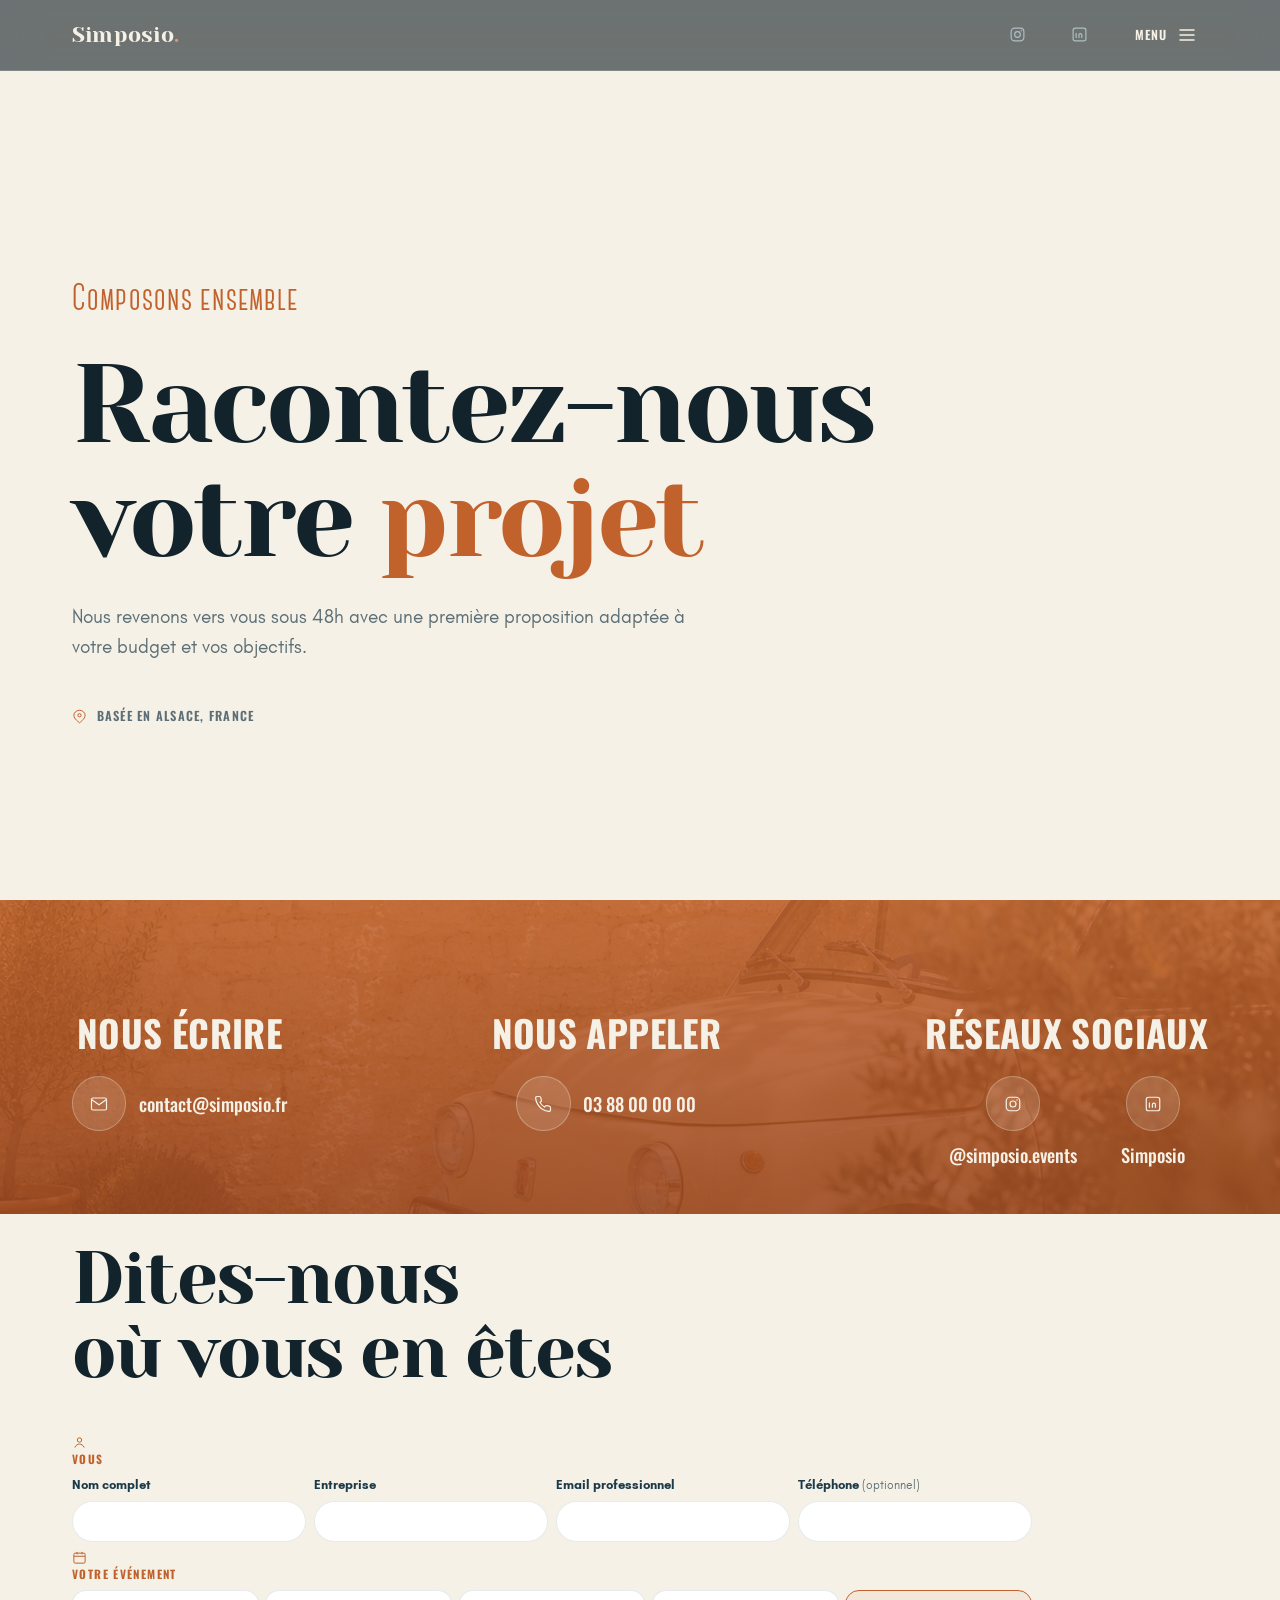
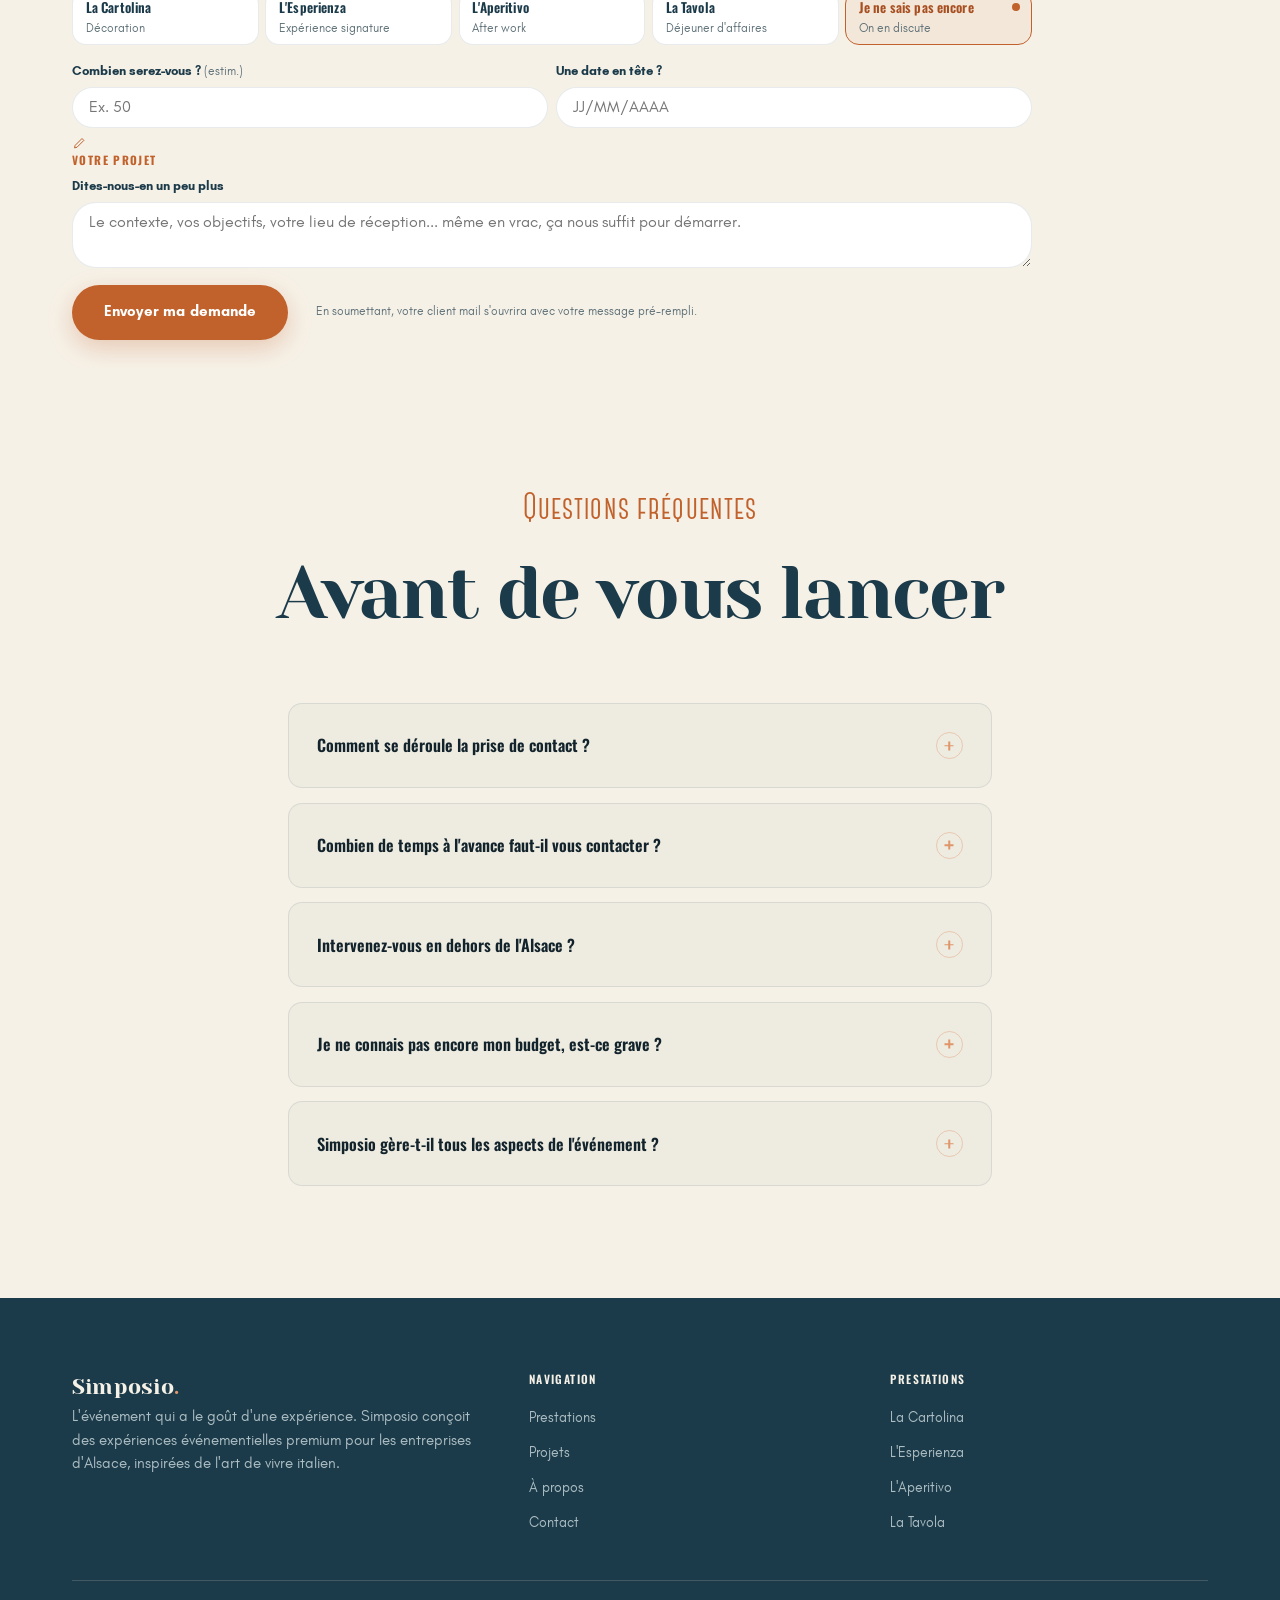
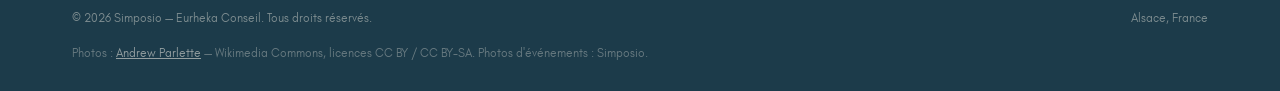
==== commit 175dff68: "Réduit la taille de la section Contact et la place du formulaire padding-block de .contact-devis res" ====
--- a/contact.html
+++ b/contact.html
@@ -211,7 +211,7 @@
                 </label>
               </div>
 
-              <div class="form-row cols-2" style="margin-top: var(--space-3);">
+              <div class="form-row cols-2" style="margin-top: var(--space-2);">
                 <div class="field">
                   <label for="guests">Combien serez-vous&nbsp;? <span class="optional">(estim.)</span></label>
                   <input type="number" id="guests" name="guests" min="1" placeholder="Ex. 50" />
--- a/assets/css/style.css
+++ b/assets/css/style.css
@@ -3452,44 +3452,37 @@
    sitewide des couleurs de fond de section) — `--bg-dim` est un crème
    légèrement assombri (#ece3d1), distinct du Blanc Calcaire exact de la
    charte (#f6f1e7). */
-/* Formulaire "intégré au fond" (2026-09-03, demande explicite : "enlève le
-   texte et fait un formulaire intégré au fond, ne le fait pas apparaître
-   dans un rectangle qui passe en premier plan... garde juste le
-   'Dites-nous où vous en êtes'... réduit la taille de la section") —
-   remplace l'essai précédent (texte eyebrow+h2+lede au-dessus d'une carte
-   navy avec coins arrondis/ombre portée, cf. commentaire encore plus haut
-   dans l'historique de ce fichier). Le dégradé navy qui habillait la carte
-   (`.form-card.form-card-premium`, ci-dessous) est remonté directement sur
-   `.contact-devis` : c'est désormais toute la section qui porte ce fond,
-   pas un rectangle posé dessus — la carte perd son propre
-   fond/bordure/coins arrondis/ombre (voir plus bas), donc les champs
-   flottent directement sur le fond de la section, sans rupture visuelle.
-   `padding-block` réduit de `var(--space-6)` à `var(--space-4)` (demande
-   explicite de réduire la taille de la section — déjà plus courte de
-   toute façon, l'eyebrow et le lede ayant été retirés). Si
-   `background: var(--bg)` réapparaît ici avec un `.form-card-premium` qui
-   garde son propre fond/ombre, c'est un retour à l'ancienne carte
-   "premier plan", à ne pas réintroduire sans qu'on le redemande. */
+/* Formulaire "intégré au fond", repassé en Blanc Calcaire (2026-09-03,
+   demande explicite : "met en fond blanc calcaire #f6f1e7") — remplace le
+   dégradé navy de l'itération précédente (texte réduit au titre seul,
+   formulaire sans carte, déjà en place, cf. historique juste au-dessus) :
+   seule la COULEUR de fond change, la structure "pas de rectangle en
+   premier plan" est conservée à l'identique. `var(--bg)` (= `var(--cream)`
+   = `#f6f1e7`) plutôt qu'une valeur hex en dur, pour rester synchronisé
+   avec le token de la charte si jamais retouché. `padding-block:
+   var(--space-4)` (déjà réduit à l'itération précédente) inchangé. */
+/* Section et formulaire réduits (2026-09-03, demande explicite : "réduis
+   la taille de la section et réduit la place que prend le formulaire") —
+   `padding-block` resserré à `var(--space-3)` (1.75rem, contre 2.75rem) ;
+   le formulaire (cf. `.form-card.form-card-premium` plus bas) est plafonné
+   en largeur au lieu de continuer à occuper toute la largeur du
+   conteneur, et son espacement interne (form-group/form-row/champs/
+   tuiles de formule, plus bas dans ce fichier) est resserré une nouvelle
+   fois. */
 .contact-devis {
   position: relative;
-  background: linear-gradient(200deg, var(--navy) 0%, var(--navy-900) 100%);
-  padding-block: var(--space-4);
+  background: var(--bg);
+  padding-block: var(--space-3);
   overflow: hidden;
 }
 .contact-devis-inner { position: relative; z-index: 1; display: grid; gap: var(--space-4); }
-/* Titre seul, en clair sur le nouveau fond navy de la section — l'eyebrow
-   "Deux minutes suffisent" et le lede ont été retirés (demande explicite),
-   `.contact-devis-text` ne contient donc plus que le `h2`. Plus de
-   `max-width` dédié : sans lede à mettre en page, rien ne justifie de
-   brider sa largeur (cohérent avec la demande "tout dans la longueur"). */
-.contact-devis-text h2 { color: var(--fg-inverse); }
 /* Quart de cercle décoratif retiré (2026-09-02, demande explicite : "enlève
    le quart de cercle décoratif au niveau du deux minutes suffisent") —
    `.contact-devis::before` était un cercle complet (`border-radius:50%`,
    22rem) positionné en haut à gauche à cheval sur le bord de la section
    (`left:-9rem; top:-8rem`), dont `overflow:hidden` sur `.contact-devis`
    ne laissait apparaître qu'un quart, juste au-dessus de l'eyebrow "Deux
-   minutes suffisent" (retirée depuis, cf. ci-dessus). Si
+   minutes suffisent" (retirée depuis, cf. plus haut). Si
    `.contact-devis::before` réapparaît ici, c'est cet ancien motif, à ne
    pas réintroduire sans qu'on le redemande. */
 
@@ -3499,32 +3492,27 @@
    réapparaissent, c'est cet ancien badge, à ne pas réintroduire sans
    qu'on le redemande. */
 
-/* Plus de "carte" — le formulaire est intégré au fond de la section (cf.
-   commentaire sur .contact-devis) : fond/bordure/coins arrondis/ombre
-   portée de l'ancienne carte sont neutralisés, seule la mise en couleur du
-   texte (labels clairs, group-label terracotta clair...) reste, puisque
-   le fond de la SECTION porte maintenant la même teinte navy que portait
-   la carte. `padding` ramené à 0 : plus de rectangle à cadrer, la
-   colonne/ligne de grille (`.contact-devis-inner`) donne déjà l'espacement
-   par rapport au titre au-dessus et aux bords du conteneur. */
+/* Plus de "carte" (inchangé depuis l'itération précédente) — le formulaire
+   reste intégré au fond de la section, fond/bordure/coins arrondis/ombre
+   neutralisés. **Toutes les variantes de texte "sur fond sombre"
+   (`.form-card-premium .field label`/`.optional`/`.form-note`/
+   `.form-group-label`/bordures de champs/`.form-success`, en place depuis
+   la version navy) sont retirées** : le titre et les champs héritent
+   directement des règles génériques `h2`/`.field label`/`.form-group-label`/
+   etc. du site, déjà pensées pour un fond clair (texte `--ink`/`--navy`,
+   champs blancs à bordure `--border`, group-label en terracotta plein) —
+   aucun override dédié n'est donc plus nécessaire, la section se comporte
+   maintenant comme n'importe quelle autre section claire du site. Si l'une
+   de ces règles "sur fond sombre" réapparaît, c'est un retour à la version
+   navy, à ne pas réintroduire sans qu'on le redemande. */
 .form-card.form-card-premium {
-  max-width: none;
+  max-width: 60rem;
   background: none;
-  color: var(--fg-inverse);
   border: none;
   border-radius: 0;
   box-shadow: none;
   padding: 0;
 }
-.form-card-premium .field label { color: var(--cream); }
-.form-card-premium .field .optional { color: var(--fg-muted-inverse); }
-.form-card-premium .form-note { color: var(--fg-muted-inverse); }
-.form-card-premium .form-group-label { color: var(--terracotta-300); }
-.form-card-premium .field input,
-.form-card-premium .field select,
-.form-card-premium .field textarea { border-color: rgba(246, 241, 231, 0.22); }
-.form-card-premium .form-success { background: rgba(246, 241, 231, 0.08); border-color: rgba(246, 241, 231, 0.2); }
-.form-card-premium .form-success svg, .form-card-premium .form-success p { color: var(--cream); }
 
 /* FAQ — native <details>/<summary> accordion, no JS required */
 /* background piloté en JS (2026-09-02, `initScrollFade()` dans main.js) :
@@ -3606,7 +3594,7 @@
   display: flex;
   flex-direction: column;
   gap: 0.1rem;
-  padding: 0.4em 0.9em;
+  padding: 0.35em 0.8em;
   border: 1.5px solid var(--border);
   border-radius: var(--radius-sm);
   background: var(--white);
@@ -3811,7 +3799,7 @@
    screen) — padding/margins/gaps below all reduced a second time. */
 @media (min-width: 600px) { .form-card { padding: 1.75rem; } }
 
-.form-group { margin-bottom: 0.7rem; }
+.form-group { margin-bottom: 0.5rem; }
 .form-group-label {
   display: block;
   font-family: var(--font-subtitle);
@@ -3820,10 +3808,10 @@
   letter-spacing: 0.12em;
   text-transform: uppercase;
   color: var(--accent);
-  margin-bottom: 0.6rem;
-}
-
-.form-row { display: grid; gap: 0.7rem; margin-bottom: 0.7rem; }
+  margin-bottom: 0.45rem;
+}
+
+.form-row { display: grid; gap: 0.5rem; margin-bottom: 0.5rem; }
 @media (min-width: 560px) { .form-row.cols-2 { grid-template-columns: 1fr 1fr; } }
 @media (min-width: 560px) { .form-row.cols-3 { grid-template-columns: 1fr 1fr 1fr; } }
 /* cols-4 (2026-09-03, essai "formulaire dans la longueur", cf. commentaire
@@ -3845,7 +3833,7 @@
 
 .field input, .field select, .field textarea {
   width: 100%;
-  padding: 0.45em 1.1em;
+  padding: 0.4em 1em;
   border: 1.5px solid var(--border);
   border-radius: 999px;
   background: var(--white);
@@ -3860,13 +3848,13 @@
   border-color: var(--accent);
   box-shadow: 0 0 0 4px rgba(193, 98, 45, 0.15);
 }
-.field textarea { resize: vertical; min-height: 48px; border-radius: var(--radius); }
+.field textarea { resize: vertical; min-height: 40px; border-radius: var(--radius); }
 
 .field-error { display: none; font-size: 0.78rem; color: var(--accent-hover); margin-top: 0.4rem; font-weight: 500; }
 .field.has-error input, .field.has-error select, .field.has-error textarea { border-color: var(--accent-hover); }
 .field.has-error .field-error { display: block; }
 
-.form-footer { display: flex; flex-wrap: wrap; align-items: center; gap: var(--space-3); margin-top: 0.7rem; }
+.form-footer { display: flex; flex-wrap: wrap; align-items: center; gap: var(--space-3); margin-top: 0.5rem; }
 .form-note { font-size: 0.78rem; color: var(--fg-muted); }
 
 .form-success {
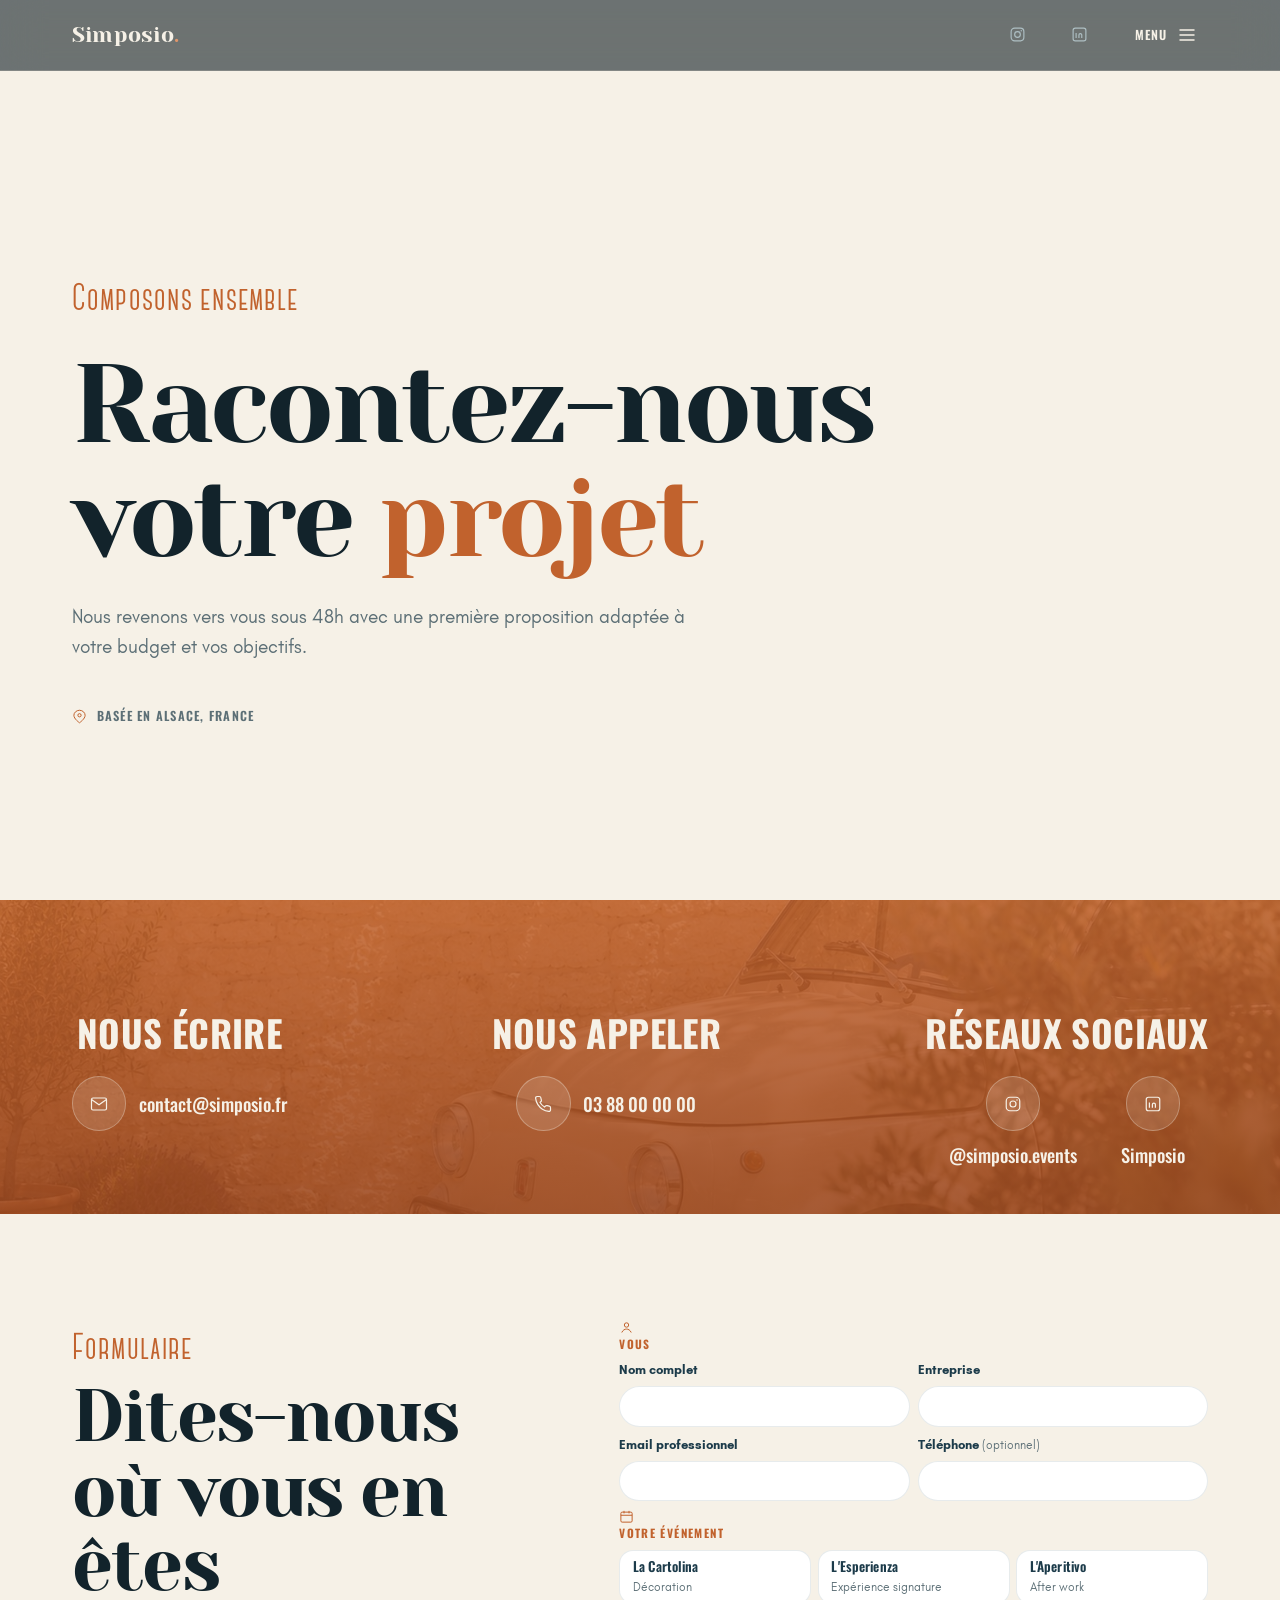
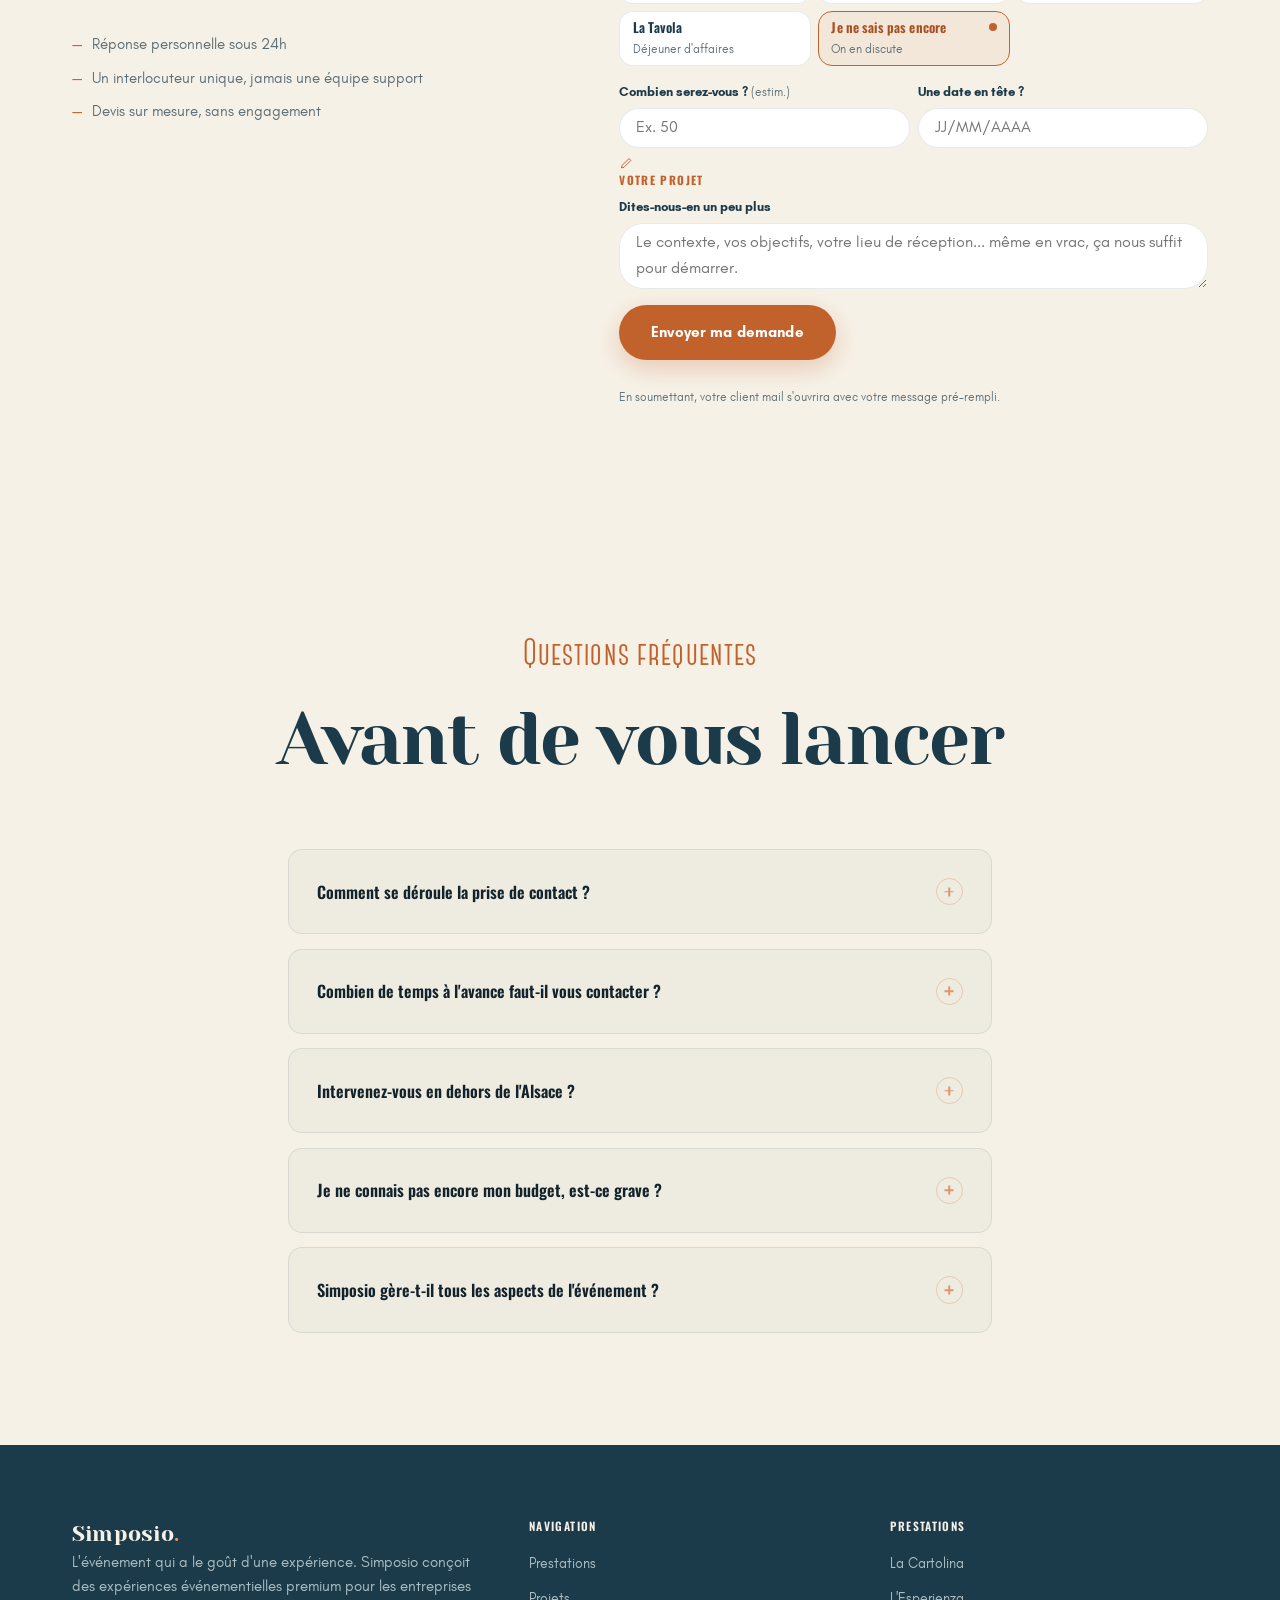
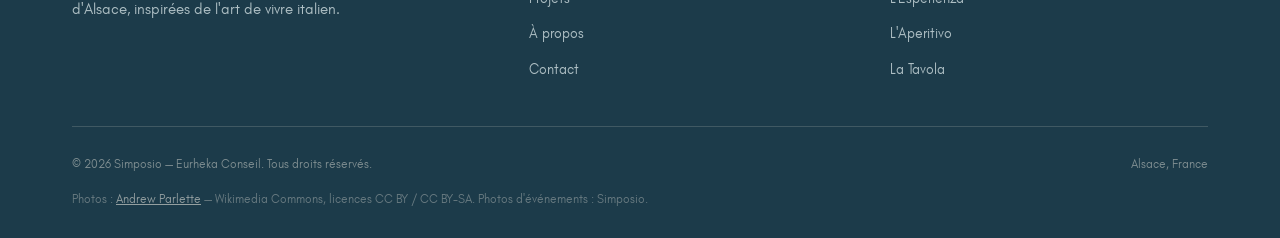
==== commit 022fd01f: "Colonne de gauche Contact réduite, fixée au scroll, eyebrow + 3 infos .contact-devis-inner repasse à" ====
--- a/contact.html
+++ b/contact.html
@@ -143,7 +143,13 @@
     <div class="container contact-devis-inner">
 
       <div class="contact-devis-text" data-reveal>
+        <span class="eyebrow">Formulaire</span>
         <h2>Dites-nous<br>où vous en êtes</h2>
+        <ul class="contact-devis-infos">
+          <li>Réponse personnelle sous 24h</li>
+          <li>Un interlocuteur unique, jamais une équipe support</li>
+          <li>Devis sur mesure, sans engagement</li>
+        </ul>
       </div>
 
       <div class="contact-devis-form" data-reveal>
--- a/assets/css/style.css
+++ b/assets/css/style.css
@@ -3469,13 +3469,113 @@
    conteneur, et son espacement interne (form-group/form-row/champs/
    tuiles de formule, plus bas dans ce fichier) est resserré une nouvelle
    fois. */
+/* Encore réduit + formulaire centré (2026-09-03, demande explicite :
+   "réduis encore la taille de la section et centre le formulaire au
+   milieu de l'écran") — `padding-block` resserré une 2ᵉ fois
+   (`var(--space-3)` → `var(--space-2)`). Le titre reste aligné à gauche
+   (non concerné par la demande, qui ne visait que le formulaire) ; seul
+   le formulaire (`.form-card.form-card-premium`, déjà plafonné à
+   `max-width:60rem`) reçoit `margin-inline:auto` pour se centrer dans la
+   largeur du conteneur plutôt que de rester collé à gauche sous le
+   titre — composition volontairement asymétrique (titre à gauche,
+   formulaire centré en dessous), telle que demandée. */
+/* Retour à un layout deux colonnes 50/50 (2026-09-03, demande explicite :
+   "repasse à une disposition moitié formulaire, moitié informations à
+   côté, ce qui te permettra de réduire la taille de la section") —
+   remplace la colonne unique (titre en haut, formulaire pleine largeur
+   centré en dessous) des itérations précédentes : le texte et le
+   formulaire redeviennent deux colonnes CÔTE À CÔTE (`1fr 1fr`, contre
+   `0.85fr 1.15fr` sur l'ancien layout deux colonnes d'avant l'essai
+   "dans la longueur") — c'est cette disposition côte à côte, pas la
+   réduction de padding, qui raccourcit la section : le contenu utilise la
+   largeur au lieu de s'empiler verticalement. `align-items:center`
+   (comme l'ancien layout deux colonnes) pour équilibrer l'espace de part
+   et d'autre du bloc de texte, plus court que le formulaire. Si
+   `grid-template-columns: 1fr` (une seule colonne) réapparaît ici, c'est
+   un retour à un layout empilé précédent, à ne pas réintroduire sans
+   qu'on le redemande. */
+/* Pleine hauteur d'écran, dégagée du menu en haut ET en bas (2026-09-03,
+   demande explicite : "augmente la taille de la section pour que ça
+   fasse l'entièreté de l'écran moins la barre du menu en haut comme en
+   bas de l'écran") — `min-height:100vh`/`100svh` (même technique que
+   `.page-header-full`, déjà établie sur le site pour ce besoin) plutôt
+   qu'un `padding-block` fixe. `6.5rem` en haut ET en bas (au lieu du
+   couple asymétrique `calc(6.5rem + var(--space-5))`/`var(--space-5)`
+   qu'utilise `.page-header` — pensé pour une page qui COMMENCE par cette
+   bande, donc rien à dégager en bas) : ici la demande porte explicitement
+   sur un dégagement égal des deux côtés, `6.5rem` étant la même
+   constante que `.page-header` utilise pour dégager le bandeau du header
+   fixe (~91px de haut, glass/backdrop-blur). `display:flex;
+   align-items:center` centre le contenu (`.contact-devis-inner`, qui a
+   déjà `width:100%` via `.container`) dans l'espace vertical restant. */
+/* `overflow:hidden` retiré (2026-09-03) : ne servait plus qu'à clipper le
+   quart de cercle décoratif de `.contact-devis::before`, déjà retiré (cf.
+   commentaire plus bas) — laissé par inadvertance. Le retirer est
+   nécessaire ici, pas juste un nettoyage : un ancêtre `overflow` différent
+   de `visible` casse le `position:sticky` des descendants dans la plupart
+   des navigateurs (piège CSS classique), ce qui aurait empêché
+   `.contact-devis-text` (ci-dessous) de rester fixe au scroll. */
 .contact-devis {
   position: relative;
   background: var(--bg);
-  padding-block: var(--space-3);
-  overflow: hidden;
-}
-.contact-devis-inner { position: relative; z-index: 1; display: grid; gap: var(--space-4); }
+  min-height: 100vh;
+  min-height: 100svh;
+  padding-block: 6.5rem;
+  display: flex;
+  align-items: center;
+}
+.contact-devis-inner { position: relative; z-index: 1; display: grid; gap: var(--space-4); width: 100%; }
+/* Colonne de texte réduite + fixée au scroll (2026-09-03, demande
+   explicite : "réduis la taille de la section à gauche... la partie à
+   gauche avec les textes ne bouge pas même au scroll, par contre le
+   formulaire, lorsqu'on descend, lui affiche les informations
+   suivantes") — remplace le 50/50 de l'itération précédente par
+   `0.85fr 1.15fr` (même proportion que l'ancien layout deux colonnes
+   d'avant l'essai "dans la longueur", réutilisée plutôt qu'une nouvelle
+   valeur inventée) : la colonne de gauche redevient plus étroite que le
+   formulaire. `align-items:start` (plus `center`) est nécessaire pour
+   que `position:sticky` sur `.contact-devis-text` ait un sens — un
+   enfant de grille centré verticalement n'a nulle part où "se figer"
+   pendant le défilement, contrairement à un enfant callé en haut de sa
+   piste. Avec le formulaire nettement plus long que le titre + les 3
+   infos une fois la colonne resserrée, `.contact-devis-text` reste
+   visible et immobile pendant que le reste du formulaire défile en
+   dessous — exactement l'effet "affiche les informations suivantes au
+   scroll" décrit par la cliente, obtenu ici en CSS pur (`position:sticky`),
+   sans mécanisme JS dédié. */
+@media (min-width: 960px) {
+  .contact-devis-inner { grid-template-columns: 0.85fr 1.15fr; align-items: start; gap: var(--space-6); }
+  .contact-devis-text { position: sticky; top: 6.5rem; }
+}
+/* Eyebrow "Formulaire" (Canter, via `.eyebrow` déjà en place sitewide) +
+   3 infos de réassurance en Glacial Indifference (2026-09-03, demande
+   explicite) — reprend l'esprit de l'ancien badge "Estelle Lorusso...
+   vous répond personnellement, pas une équipe support" (retiré plus tôt,
+   cf. plus bas) en texte simple plutôt qu'en pastille. Glacial
+   Indifference est déjà la police de corps par défaut du site
+   (`--font-body`, héritée de `body`) : aucune règle `font-family` dédiée
+   n'est nécessaire ici, seuls l'espacement et la puce (tiret terracotta,
+   cohérent avec `.link-arrow`/`.eyebrow` ailleurs) sont stylés. */
+.contact-devis-infos {
+  margin-top: var(--space-3);
+  display: flex;
+  flex-direction: column;
+  gap: 0.6rem;
+  list-style: none;
+}
+.contact-devis-infos li {
+  position: relative;
+  padding-left: 1.3em;
+  font-size: 0.95rem;
+  color: var(--fg-muted);
+}
+.contact-devis-infos li::before {
+  content: "—";
+  position: absolute;
+  left: 0;
+  color: var(--accent);
+}
+
 /* Quart de cercle décoratif retiré (2026-09-02, demande explicite : "enlève
    le quart de cercle décoratif au niveau du deux minutes suffisent") —
    `.contact-devis::before` était un cercle complet (`border-radius:50%`,
@@ -3505,8 +3605,13 @@
    maintenant comme n'importe quelle autre section claire du site. Si l'une
    de ces règles "sur fond sombre" réapparaît, c'est un retour à la version
    navy, à ne pas réintroduire sans qu'on le redemande. */
+/* max-width:none (2026-09-03, retour au layout 2 colonnes) : les
+   `max-width:60rem`/`margin-inline:auto` de l'itération "colonne unique
+   centrée" n'ont plus lieu d'être — le formulaire vit maintenant dans sa
+   propre piste de grille (~50% du conteneur), il en épouse simplement
+   toute la largeur (`.form-card` de base a déjà `width:100%`). */
 .form-card.form-card-premium {
-  max-width: 60rem;
+  max-width: none;
   background: none;
   border: none;
   border-radius: 0;
@@ -3585,10 +3690,16 @@
    native radios under the hood so it stays keyboard/screen-reader friendly. */
 .service-picker { display: grid; grid-template-columns: repeat(2, 1fr); gap: 0.4rem; }
 @media (min-width: 640px) { .service-picker { grid-template-columns: repeat(3, 1fr); } }
-/* 5 colonnes (2026-09-03, essai "formulaire dans la longueur") : une fois
-   la carte formulaire élargie (cf. .contact-devis-inner), les 5 options
-   tiennent sur une seule ligne au lieu de 3+2. */
-@media (min-width: 860px) { .service-picker { grid-template-columns: repeat(5, 1fr); } }
+/* Palier à 5 colonnes retiré (2026-09-03, retour au layout 2 colonnes
+   50/50) : il datait de l'essai "formulaire dans la longueur", où le
+   formulaire occupait presque toute la largeur du conteneur — la règle se
+   déclenchait sur la largeur du VIEWPORT (`min-width:860px`), pas sur la
+   largeur réelle de la carte. Maintenant que le formulaire ne fait plus
+   que ~50% du conteneur, un viewport ≥860px ne garantit plus du tout une
+   carte assez large pour 5 colonnes (la carte peut faire beaucoup moins
+   que 860px de large) — 5 tuiles s'y seraient retrouvées écrasées. Si ce
+   palier réapparaît ici, revérifier d'abord la largeur réelle de la carte
+   à plusieurs largeurs de viewport avant de le réintroduire. */
 .service-option {
   position: relative;
   display: flex;
@@ -3814,19 +3925,20 @@
 .form-row { display: grid; gap: 0.5rem; margin-bottom: 0.5rem; }
 @media (min-width: 560px) { .form-row.cols-2 { grid-template-columns: 1fr 1fr; } }
 @media (min-width: 560px) { .form-row.cols-3 { grid-template-columns: 1fr 1fr 1fr; } }
-/* cols-4 (2026-09-03, essai "formulaire dans la longueur", cf. commentaire
-   sur .contact-devis-inner) : regroupe les 4 champs du bloc "Vous"
-   (Nom complet/Entreprise/Email/Téléphone), auparavant deux `cols-2`
-   empilées, sur une seule ligne — n'a de sens qu'une fois la carte
-   formulaire élargie (breakpoint plus haut que `cols-2`/`cols-3`, sinon 4
-   champs se retrouveraient trop resserrés sur une carte encore étroite).
-   Palier intermédiaire à 2 colonnes entre 560 et 860px (au lieu de
-   retomber directement à 1 colonne empilée, un vrai bug de mise en page
-   repéré par capture d'écran à 820px avant publication) — la carte n'est
-   pas encore assez large pour 4 colonnes sous 860px, mais 2 restent
-   confortables. */
+/* cols-4 : regroupe les 4 champs du bloc "Vous" (Nom complet/Entreprise/
+   Email/Téléphone) dans une seule `<div class="form-row cols-4">` en HTML
+   (héritage de l'essai "formulaire dans la longueur", cf. historique) —
+   mais depuis le retour au layout 2 colonnes 50/50, **le palier à 4
+   colonnes est retiré** (même raison que pour `.service-picker` juste
+   au-dessus : `min-width:860px` porte sur le VIEWPORT, pas sur la
+   largeur réelle, désormais ~50%, de la carte — 4 champs y seraient
+   écrasés). Ne reste que le palier à 2 colonnes, qui donne visuellement
+   un 2×2 (grid wrap automatique sur 4 items en 2 colonnes) — l'équivalent
+   exact des deux `cols-2` empilées d'avant l'essai "dans la longueur",
+   sans avoir besoin de retoucher le HTML. Si `repeat(4, 1fr)`
+   réapparaît ici, revérifier d'abord la largeur réelle de la carte à
+   plusieurs largeurs de viewport avant de le réintroduire. */
 @media (min-width: 560px) { .form-row.cols-4 { grid-template-columns: repeat(2, 1fr); } }
-@media (min-width: 860px) { .form-row.cols-4 { grid-template-columns: repeat(4, 1fr); } }
 
 .field label { display: block; font-size: 0.8rem; font-weight: 600; color: var(--navy); margin-bottom: 0.35rem; }
 .field .optional { text-transform: none; letter-spacing: 0; color: var(--fg-muted); font-size: 0.72rem; font-weight: 400; }
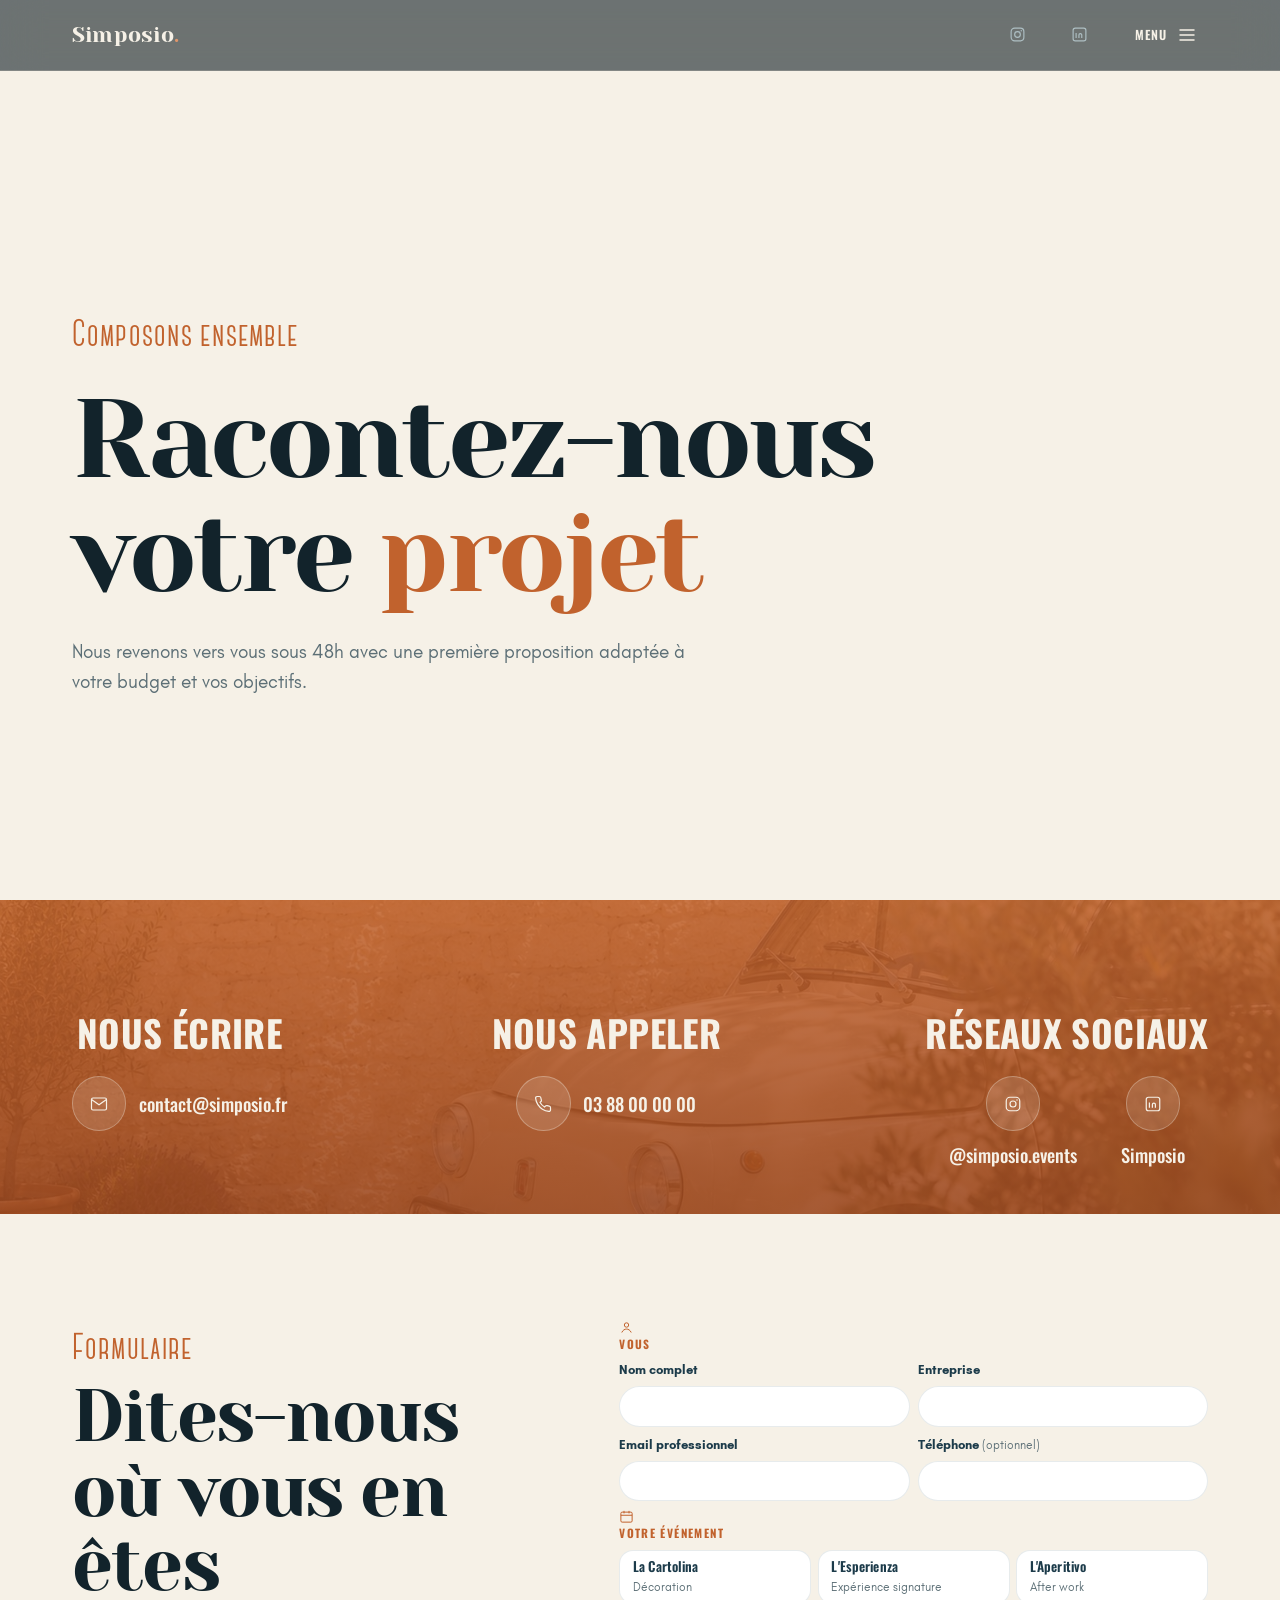
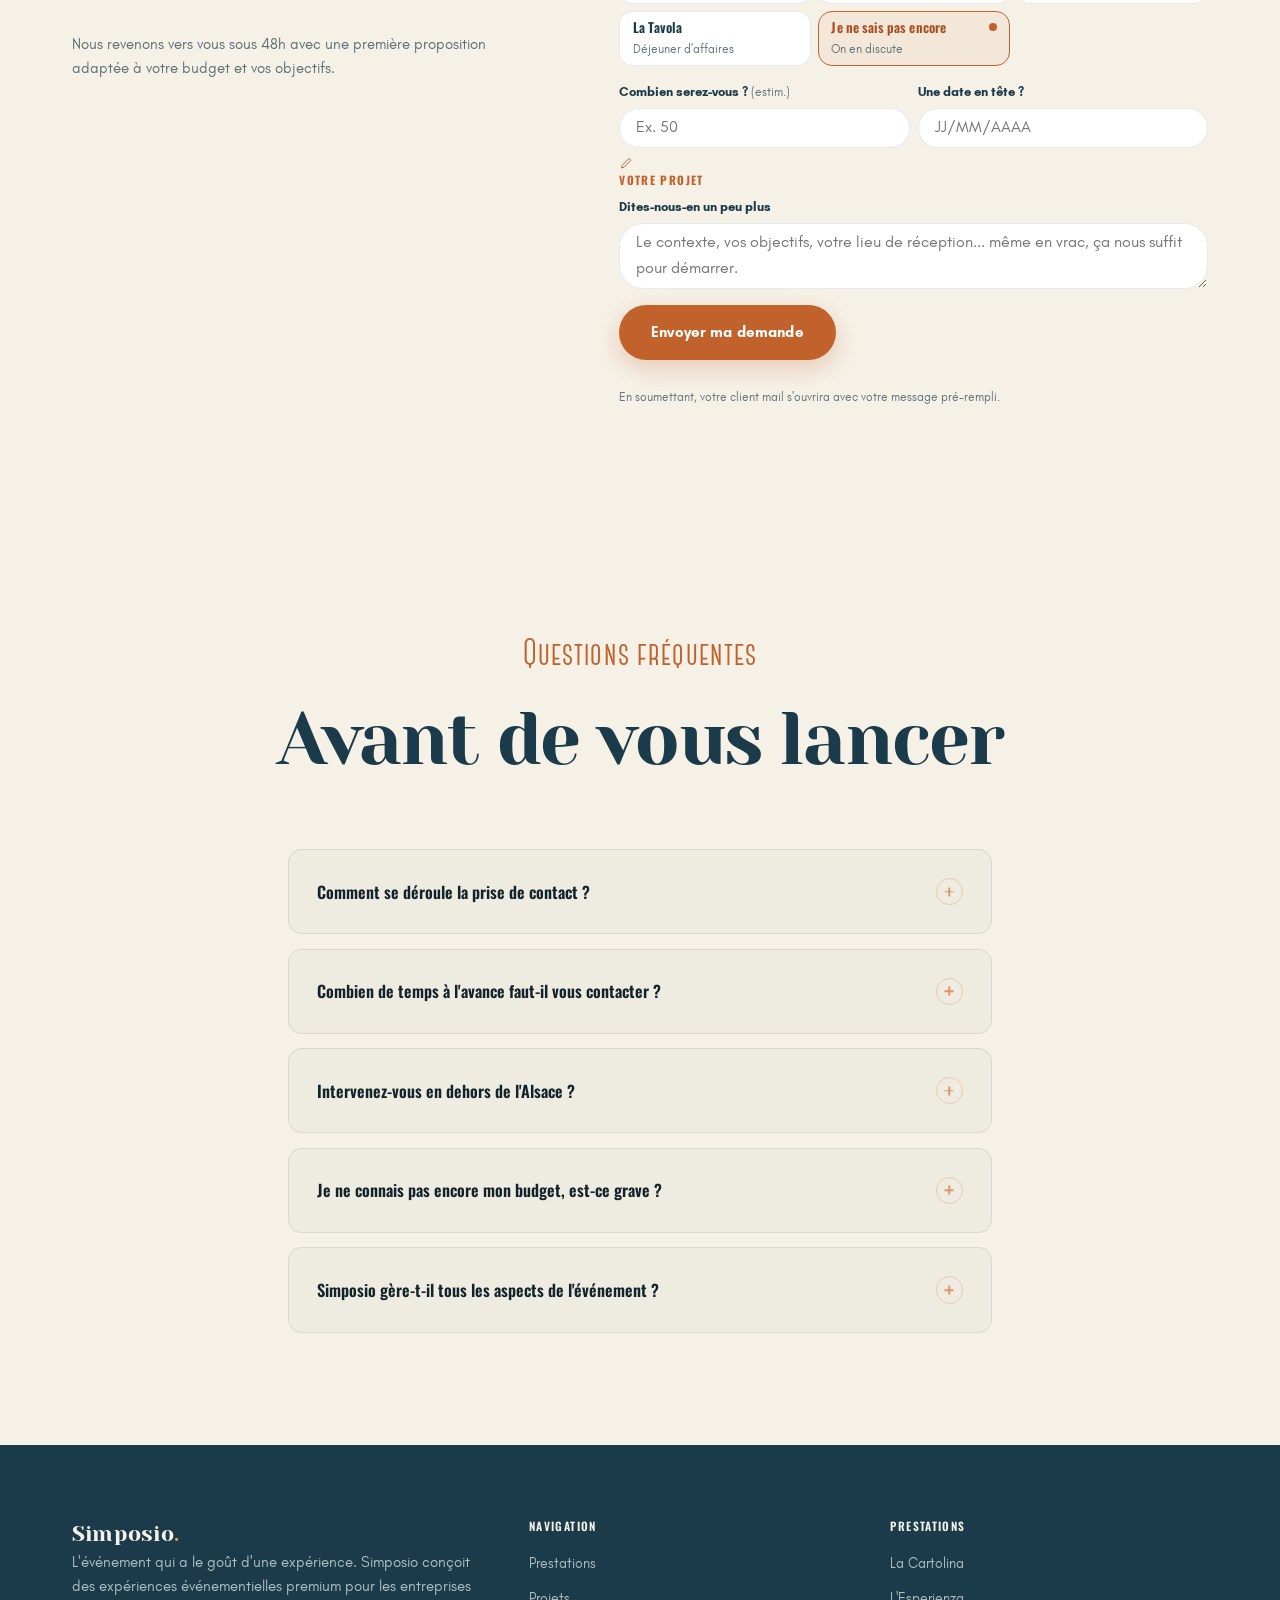
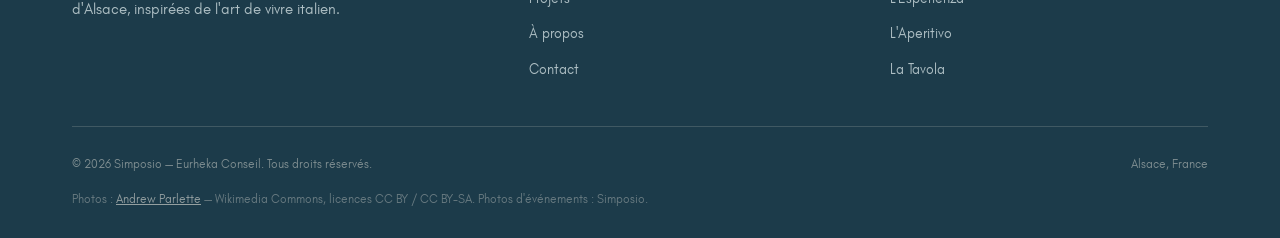
==== commit 5d64f420: "Simplifie le texte de réassurance du formulaire, retire "Basée en Alsace" .contact-devis-infos passe" ====
--- a/contact.html
+++ b/contact.html
@@ -82,10 +82,6 @@
       <p class="lede" data-reveal>
         Nous revenons vers vous sous 48h avec une première proposition adaptée à votre budget et vos objectifs.
       </p>
-      <p class="page-header-location" data-reveal>
-        <svg viewBox="0 0 24 24" fill="none" stroke="currentColor" stroke-width="1.6"><path d="M12 2C7 2 3 6 3 10c0 6 9 12 9 12s9-6 9-12c0-4-4-8-9-8z"/><circle cx="12" cy="10" r="2.6"/></svg>
-        Basée en Alsace, France
-      </p>
     </div>
   </div>
 
@@ -145,11 +141,9 @@
       <div class="contact-devis-text" data-reveal>
         <span class="eyebrow">Formulaire</span>
         <h2>Dites-nous<br>où vous en êtes</h2>
-        <ul class="contact-devis-infos">
-          <li>Réponse personnelle sous 24h</li>
-          <li>Un interlocuteur unique, jamais une équipe support</li>
-          <li>Devis sur mesure, sans engagement</li>
-        </ul>
+        <p class="contact-devis-infos">
+          Nous revenons vers vous sous 48h avec une première proposition adaptée à votre budget et vos objectifs.
+        </p>
       </div>
 
       <div class="contact-devis-form" data-reveal>
--- a/assets/css/style.css
+++ b/assets/css/style.css
@@ -3331,19 +3331,11 @@
    Contact page — full-screen title, contact bandeau, single-column premium
    devis form, scroll-to-FAQ cue and FAQ accordion.
    ========================================================================== */
-.page-header-location {
-  display: inline-flex;
-  align-items: center;
-  gap: 0.6rem;
-  margin-top: var(--space-4);
-  font-family: var(--font-subtitle);
-  font-size: 0.78rem;
-  font-weight: 600;
-  letter-spacing: 0.1em;
-  text-transform: uppercase;
-  color: var(--fg-muted);
-}
-.page-header-location svg { width: 15px; height: 15px; color: var(--accent); flex-shrink: 0; }
+/* "Basée en Alsace, France" retirée du bandeau titre (2026-09-03, demande
+   explicite) — `.page-header-location` (HTML) supprimée, plus utilisée
+   nulle part sur le site ; règle CSS retirée avec elle. Si
+   `.page-header-location` réapparaît, c'est cette ancienne ligne, à ne
+   pas réintroduire sans qu'on le redemande. */
 
 /* Bandeau — only the three ways to reach Simposio (brand name + logo
    placeholder removed at the client's request, 2026-08-13). Sized
@@ -3556,24 +3548,17 @@
    (`--font-body`, héritée de `body`) : aucune règle `font-family` dédiée
    n'est nécessaire ici, seuls l'espacement et la puce (tiret terracotta,
    cohérent avec `.link-arrow`/`.eyebrow` ailleurs) sont stylés. */
+/* Devenue un simple paragraphe (2026-09-03, demande explicite : "met ça...
+   à la place des 3 infos") — remplace la liste à puces de 3 items
+   (Réponse 24h/interlocuteur unique/sans engagement) par une seule phrase
+   de réassurance ; règles `li`/`li::before` (puces tiret) retirées,
+   devenues inutiles sans liste. Si un `<ul>`/`<li>` réapparaît ici, c'est
+   l'ancienne version à 3 puces, à ne pas réintroduire sans qu'on le
+   redemande. */
 .contact-devis-infos {
   margin-top: var(--space-3);
-  display: flex;
-  flex-direction: column;
-  gap: 0.6rem;
-  list-style: none;
-}
-.contact-devis-infos li {
-  position: relative;
-  padding-left: 1.3em;
   font-size: 0.95rem;
   color: var(--fg-muted);
-}
-.contact-devis-infos li::before {
-  content: "—";
-  position: absolute;
-  left: 0;
-  color: var(--accent);
 }
 
 /* Quart de cercle décoratif retiré (2026-09-02, demande explicite : "enlève
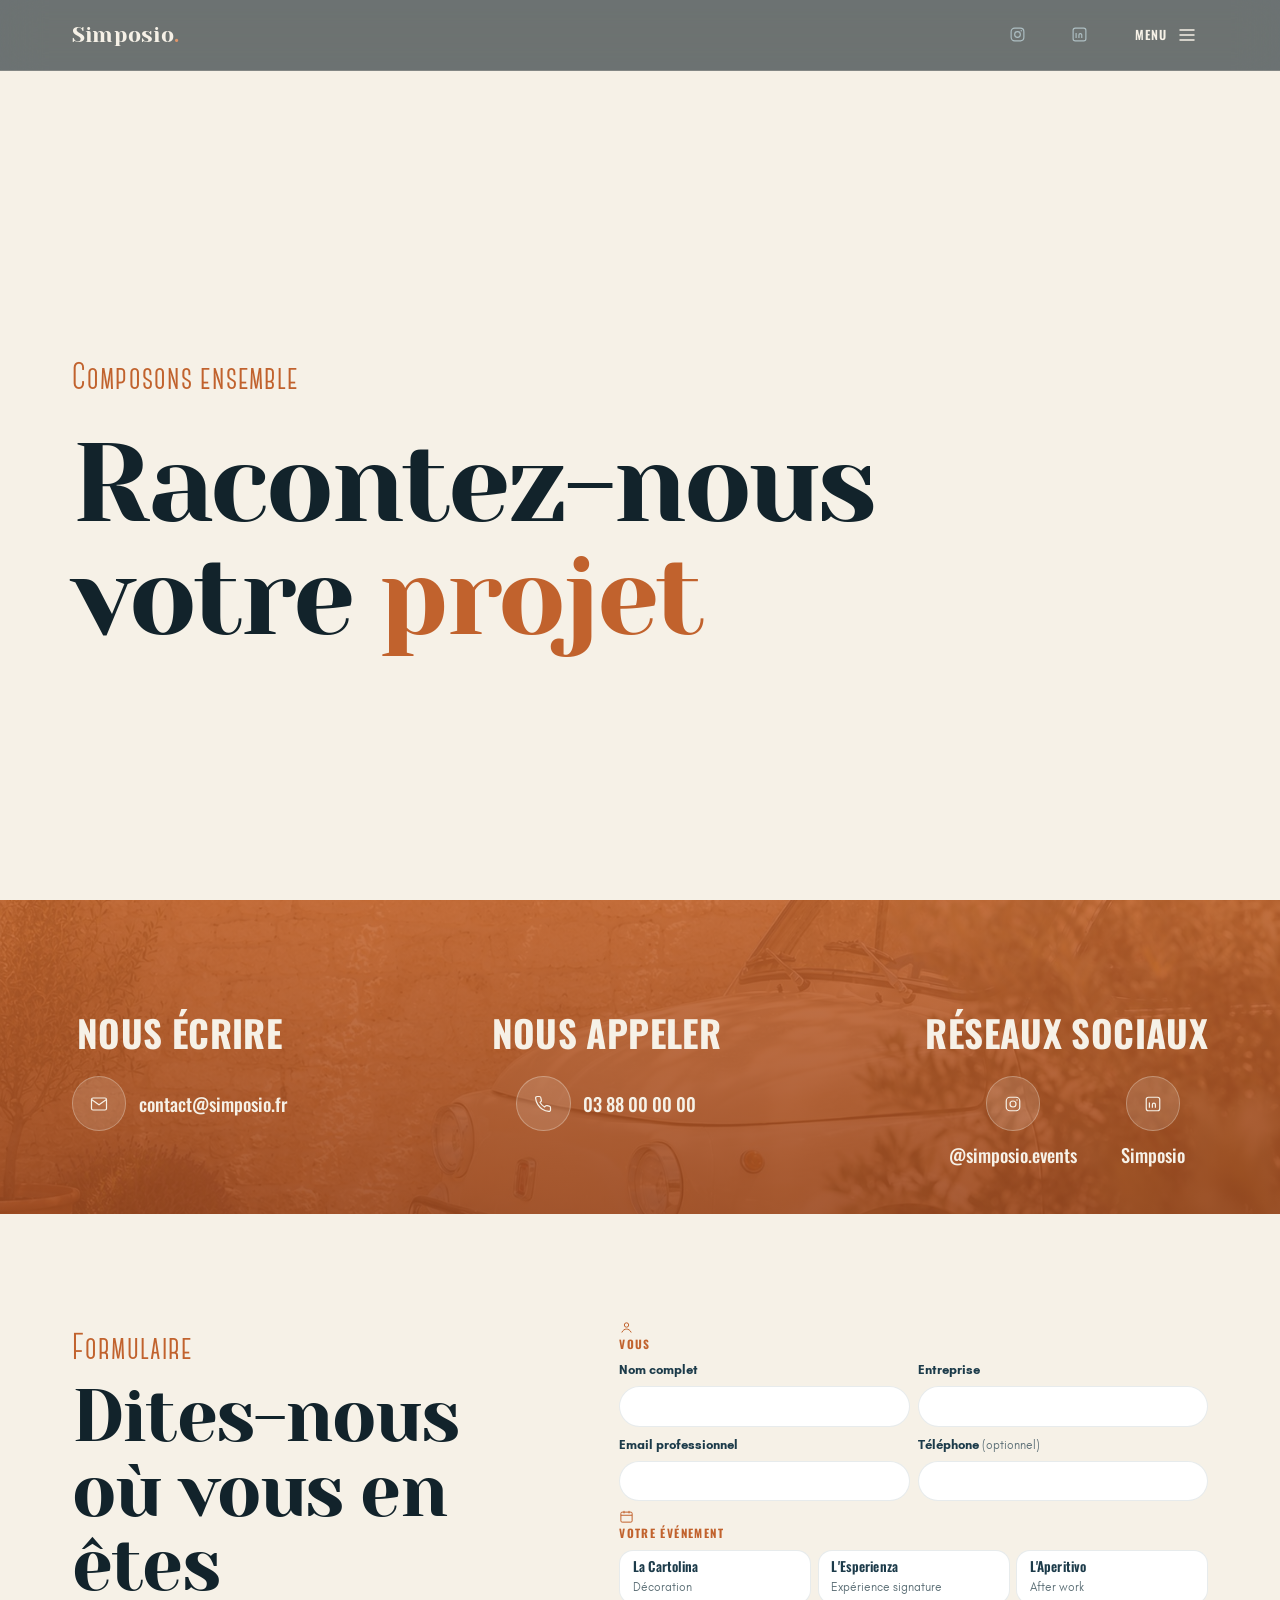
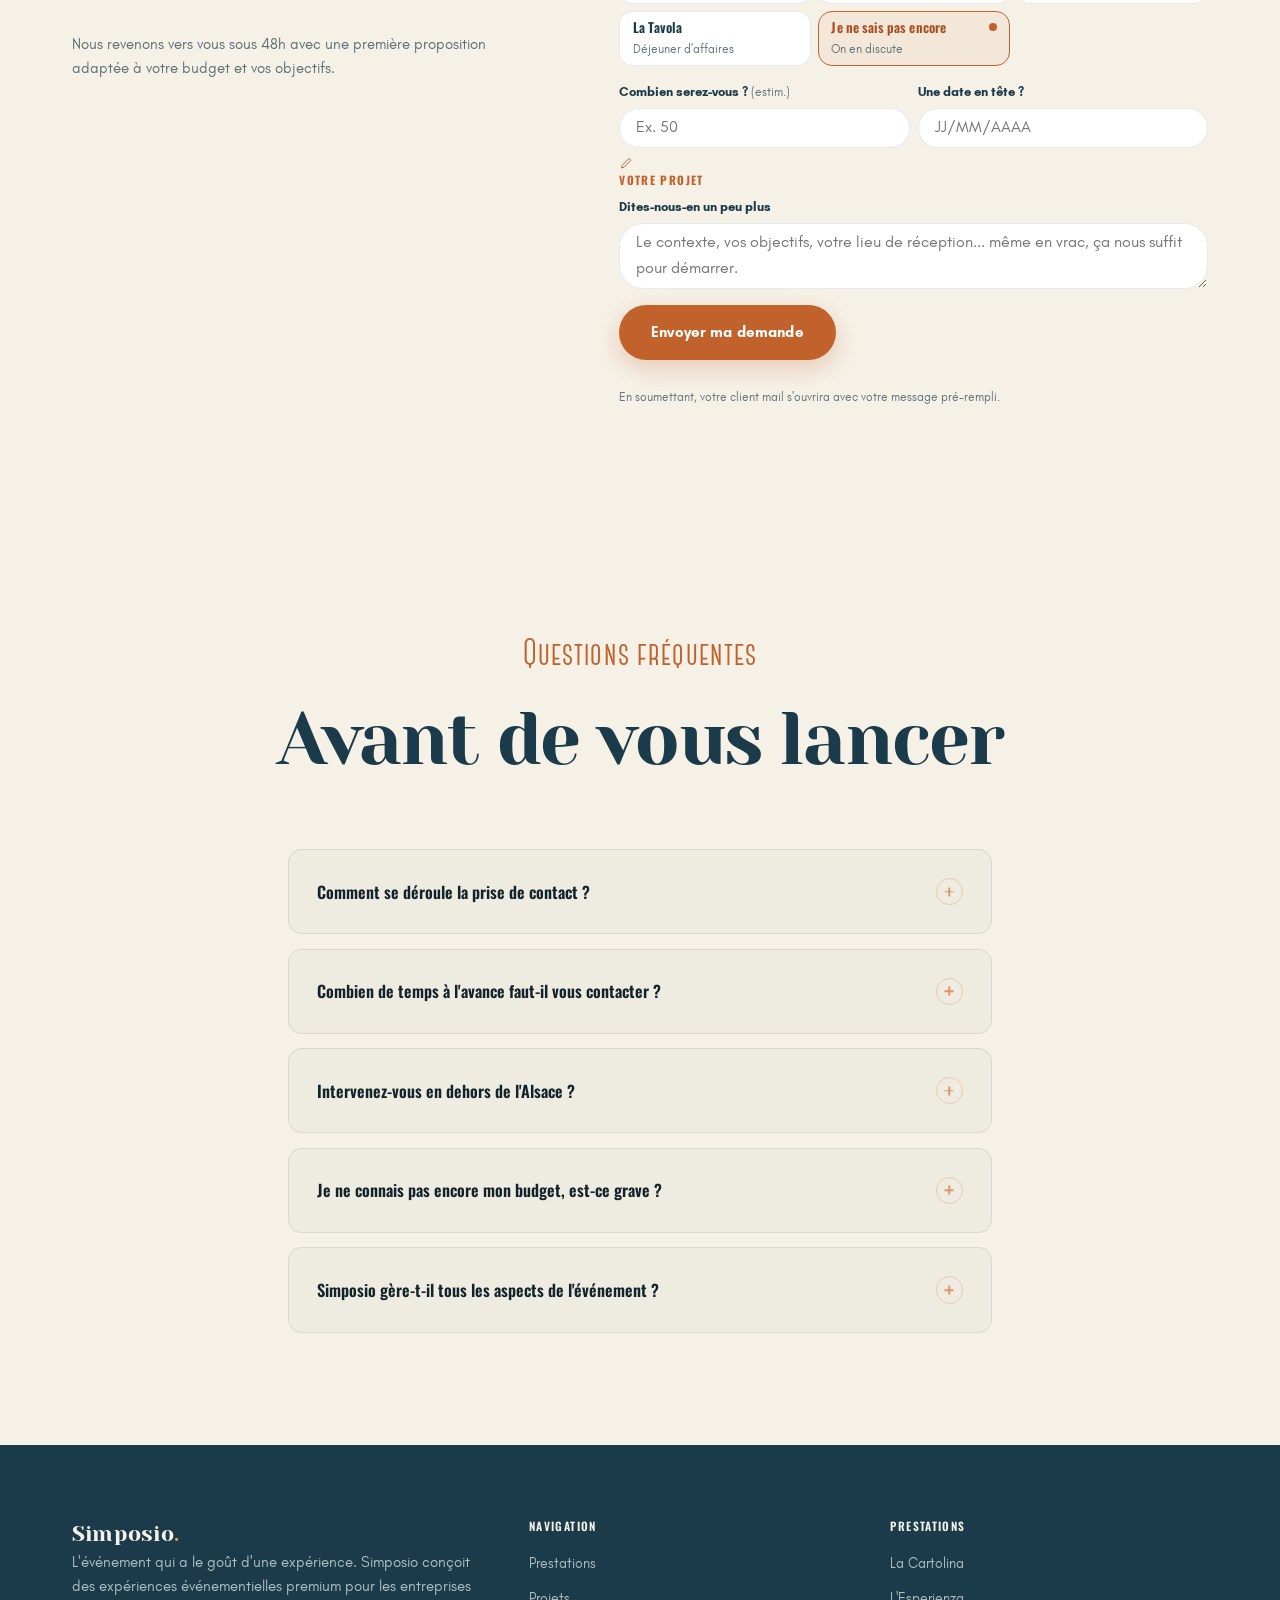
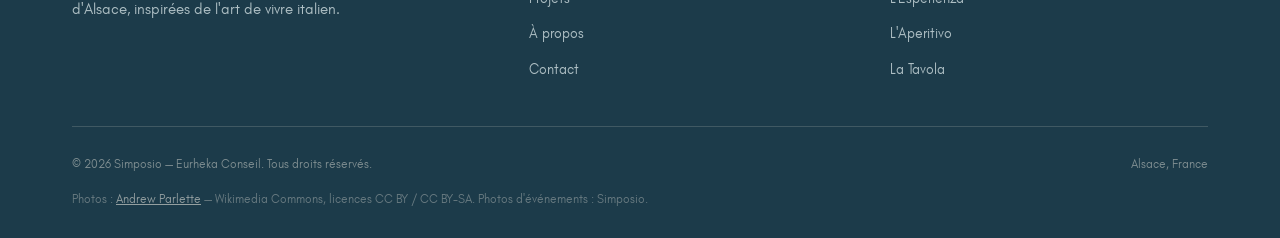
==== commit a5f7fe4e: "Retire le lede du bandeau titre de la page Contact "Nous revenons vers vous sous 48h..." ne reste qu" ====
--- a/contact.html
+++ b/contact.html
@@ -79,9 +79,6 @@
     <div class="container">
       <span class="eyebrow" data-reveal>Composons ensemble</span>
       <h1 data-reveal class="title-slide title-2-lines-wide">Racontez-nous<br>votre <span class="accent">projet</span></h1>
-      <p class="lede" data-reveal>
-        Nous revenons vers vous sous 48h avec une première proposition adaptée à votre budget et vos objectifs.
-      </p>
     </div>
   </div>
 
